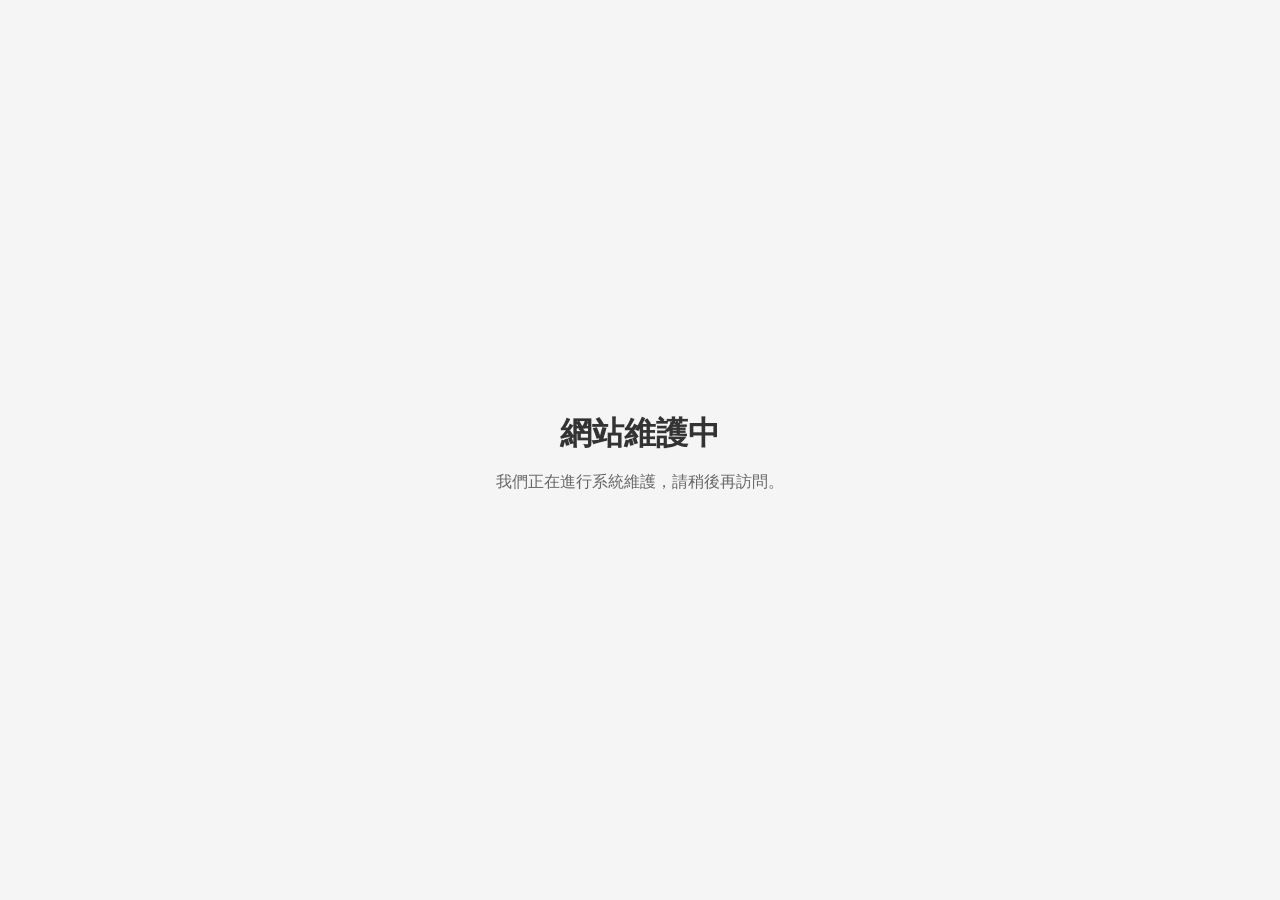
==== index.html @ f0883895 "網站維護頁面更新" ====
<!DOCTYPE html>
<html lang="zh-TW">
<head>
    <meta charset="UTF-8">
    <meta name="viewport" content="width=device-width, initial-scale=1.0">
    <title>網站維護中</title>
    <style>
        body {
            font-family: Arial, sans-serif;
            display: flex;
            justify-content: center;
            align-items: center;
            height: 100vh;
            margin: 0;
            background-color: #f5f5f5;
        }
        .maintenance {
            text-align: center;
            padding: 2rem;
        }
        h1 {
            color: #333;
            margin-bottom: 1rem;
        }
        p {
            color: #666;
        }
    </style>
</head>
<body>
    <div class="maintenance">
        <h1>網站維護中</h1>
        <p>我們正在進行系統維護，請稍後再訪問。</p>
    </div>
</body>
</html>
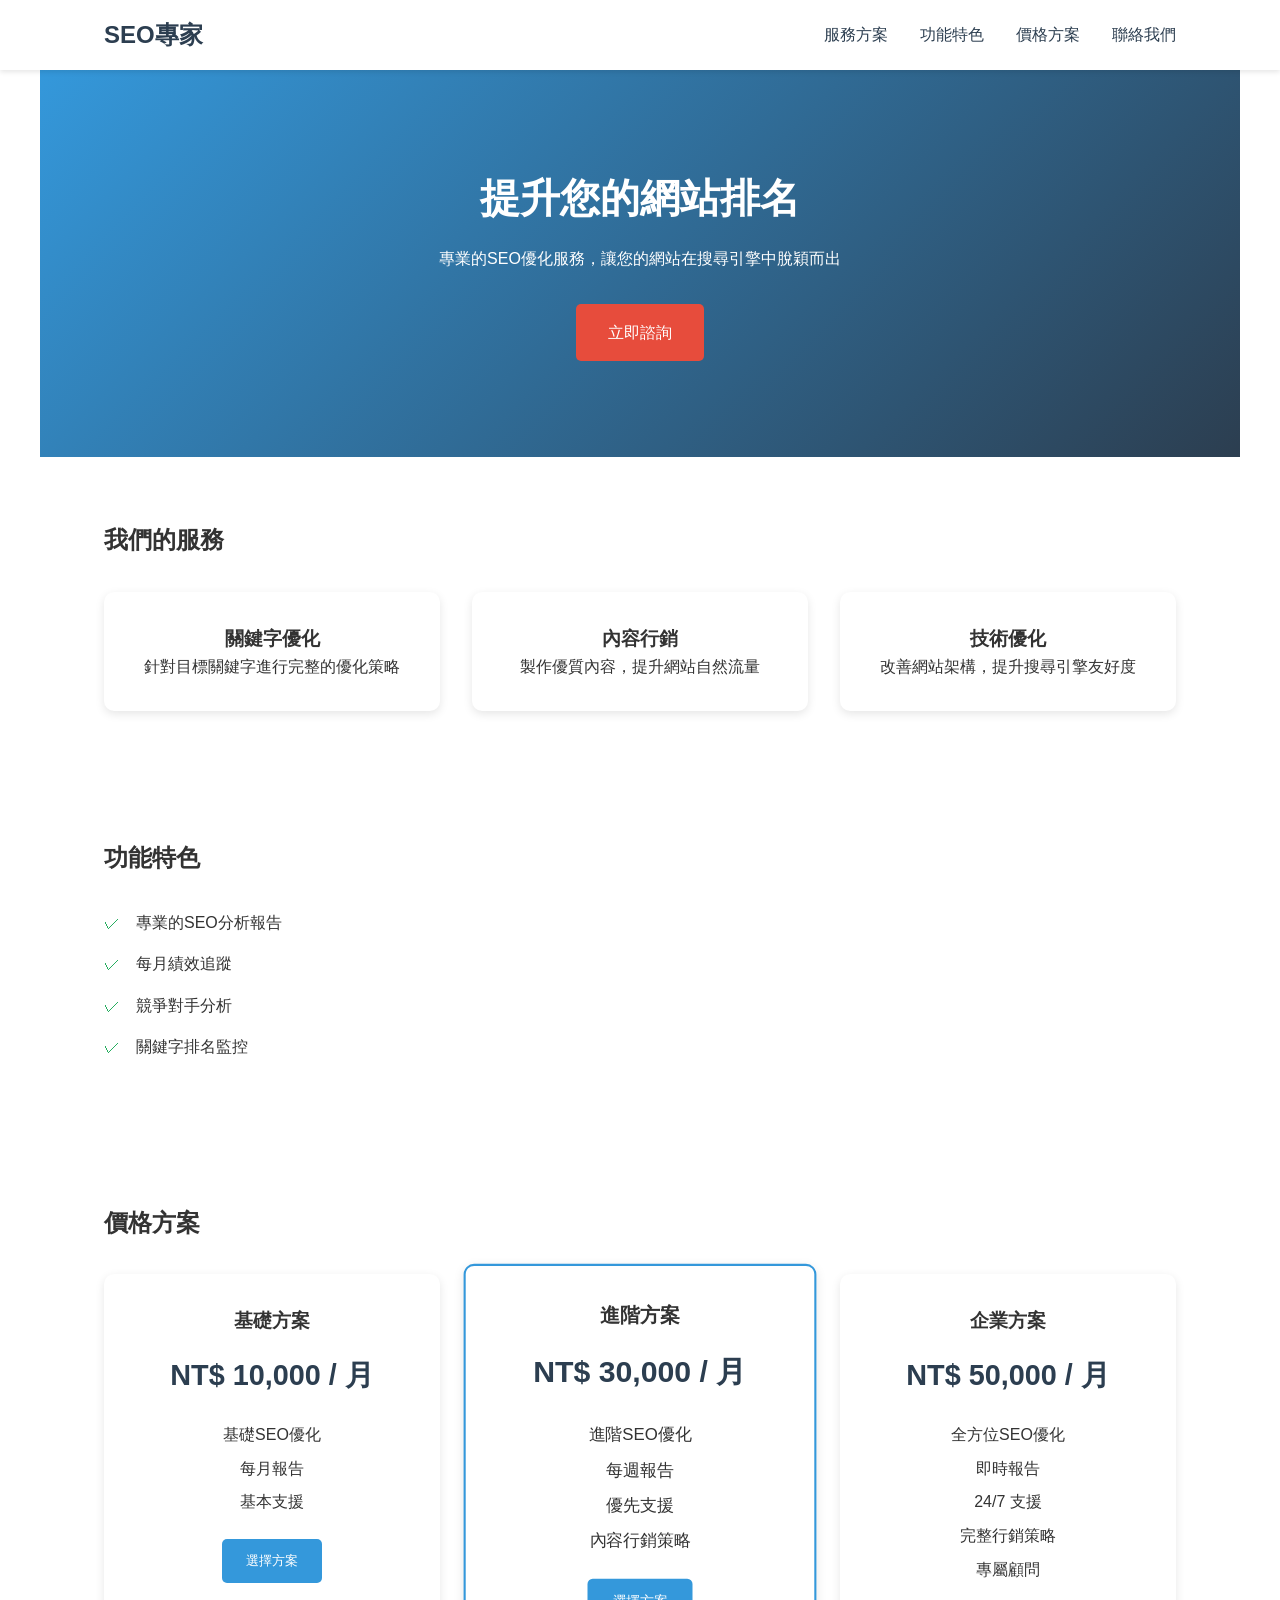
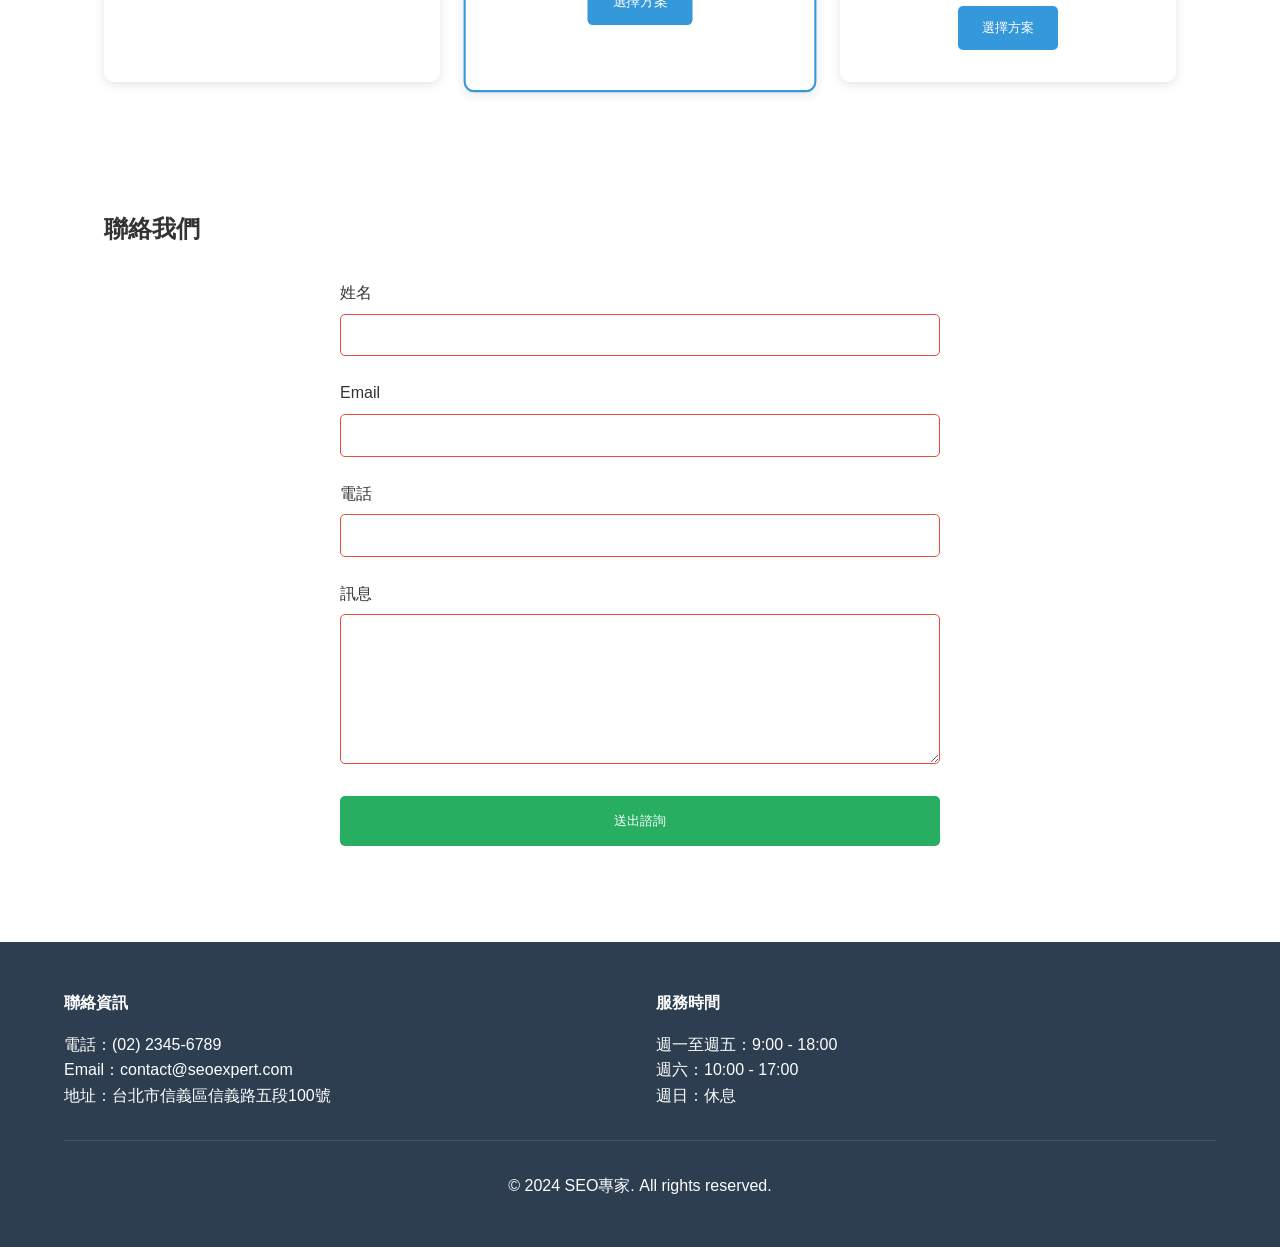
==== commit c3891465: "更新網站維護頁面和相關資源文件" ====
--- a/index.html
+++ b/index.html
@@ -3,34 +3,143 @@
 <head>
     <meta charset="UTF-8">
     <meta name="viewport" content="width=device-width, initial-scale=1.0">
-    <title>網站維護中</title>
-    <style>
-        body {
-            font-family: Arial, sans-serif;
-            display: flex;
-            justify-content: center;
-            align-items: center;
-            height: 100vh;
-            margin: 0;
-            background-color: #f5f5f5;
-        }
-        .maintenance {
-            text-align: center;
-            padding: 2rem;
-        }
-        h1 {
-            color: #333;
-            margin-bottom: 1rem;
-        }
-        p {
-            color: #666;
-        }
-    </style>
+    <meta name="description" content="專業的SEO服務，提供完整的搜尋引擎最佳化解決方案">
+    <meta name="keywords" content="SEO,搜尋引擎最佳化,網站優化,關鍵字排名">
+    <title>SEO服務網站 - 專業的搜尋引擎最佳化解決方案</title>
+    <link rel="stylesheet" href="styles.css">
+    <link rel="stylesheet" href="error.css">
 </head>
 <body>
-    <div class="maintenance">
-        <h1>網站維護中</h1>
-        <p>我們正在進行系統維護，請稍後再訪問。</p>
-    </div>
+    <header>
+        <nav>
+            <div class="logo">SEO專家</div>
+            <ul>
+                <li><a href="#services">服務方案</a></li>
+                <li><a href="#features">功能特色</a></li>
+                <li><a href="#pricing">價格方案</a></li>
+                <li><a href="#contact">聯絡我們</a></li>
+            </ul>
+        </nav>
+    </header>
+
+    <main>
+        <section id="hero">
+            <h1>提升您的網站排名</h1>
+            <p>專業的SEO優化服務，讓您的網站在搜尋引擎中脫穎而出</p>
+            <a href="#contact" class="cta-button">立即諮詢</a>
+        </section>
+
+        <section id="services">
+            <h2>我們的服務</h2>
+            <div class="service-grid">
+                <div class="service-card">
+                    <h3>關鍵字優化</h3>
+                    <p>針對目標關鍵字進行完整的優化策略</p>
+                </div>
+                <div class="service-card">
+                    <h3>內容行銷</h3>
+                    <p>製作優質內容，提升網站自然流量</p>
+                </div>
+                <div class="service-card">
+                    <h3>技術優化</h3>
+                    <p>改善網站架構，提升搜尋引擎友好度</p>
+                </div>
+            </div>
+        </section>
+
+        <section id="features">
+            <h2>功能特色</h2>
+            <ul class="feature-list">
+                <li>專業的SEO分析報告</li>
+                <li>每月績效追蹤</li>
+                <li>競爭對手分析</li>
+                <li>關鍵字排名監控</li>
+            </ul>
+        </section>
+
+        <section id="pricing">
+            <h2>價格方案</h2>
+            <div class="pricing-grid">
+                <div class="pricing-card">
+                    <h3>基礎方案</h3>
+                    <p class="price">NT$ 10,000 / 月</p>
+                    <ul>
+                        <li>基礎SEO優化</li>
+                        <li>每月報告</li>
+                        <li>基本支援</li>
+                    </ul>
+                    <button class="payment-button" data-plan="basic">選擇方案</button>
+                </div>
+                <div class="pricing-card featured">
+                    <h3>進階方案</h3>
+                    <p class="price">NT$ 30,000 / 月</p>
+                    <ul>
+                        <li>進階SEO優化</li>
+                        <li>每週報告</li>
+                        <li>優先支援</li>
+                        <li>內容行銷策略</li>
+                    </ul>
+                    <button class="payment-button" data-plan="pro">選擇方案</button>
+                </div>
+                <div class="pricing-card">
+                    <h3>企業方案</h3>
+                    <p class="price">NT$ 50,000 / 月</p>
+                    <ul>
+                        <li>全方位SEO優化</li>
+                        <li>即時報告</li>
+                        <li>24/7 支援</li>
+                        <li>完整行銷策略</li>
+                        <li>專屬顧問</li>
+                    </ul>
+                    <button class="payment-button" data-plan="enterprise">選擇方案</button>
+                </div>
+            </div>
+        </section>
+
+        <section id="contact">
+            <h2>聯絡我們</h2>
+            <form id="contact-form">
+                <div class="form-group">
+                    <label for="name">姓名</label>
+                    <input type="text" id="name" name="name" required>
+                </div>
+                <div class="form-group">
+                    <label for="email">Email</label>
+                    <input type="email" id="email" name="email" required>
+                </div>
+                <div class="form-group">
+                    <label for="phone">電話</label>
+                    <input type="tel" id="phone" name="phone" required>
+                </div>
+                <div class="form-group">
+                    <label for="message">訊息</label>
+                    <textarea id="message" name="message" required></textarea>
+                </div>
+                <button type="submit">送出諮詢</button>
+            </form>
+        </section>
+    </main>
+
+    <footer>
+        <div class="footer-content">
+            <div class="footer-section">
+                <h4>聯絡資訊</h4>
+                <p>電話：(02) 2345-6789</p>
+                <p>Email：contact@seoexpert.com</p>
+                <p>地址：台北市信義區信義路五段100號</p>
+            </div>
+            <div class="footer-section">
+                <h4>服務時間</h4>
+                <p>週一至週五：9:00 - 18:00</p>
+                <p>週六：10:00 - 17:00</p>
+                <p>週日：休息</p>
+            </div>
+        </div>
+        <div class="footer-bottom">
+            <p>&copy; 2024 SEO專家. All rights reserved.</p>
+        </div>
+    </footer>
+
+    <script src="script.js"></script>
 </body>
 </html>
--- a/styles.css
+++ b/styles.css
@@ -0,0 +1,273 @@
+/* 全局樣式 */
+* {
+    margin: 0;
+    padding: 0;
+    box-sizing: border-box;
+}
+
+body {
+    font-family: 'Microsoft JhengHei', Arial, sans-serif;
+    line-height: 1.6;
+    color: #333;
+}
+
+/* 導航欄 */
+header {
+    background-color: #fff;
+    box-shadow: 0 2px 5px rgba(0,0,0,0.1);
+    position: fixed;
+    width: 100%;
+    top: 0;
+    z-index: 1000;
+}
+
+nav {
+    display: flex;
+    justify-content: space-between;
+    align-items: center;
+    padding: 1rem 5%;
+    max-width: 1200px;
+    margin: 0 auto;
+}
+
+.logo {
+    font-size: 1.5rem;
+    font-weight: bold;
+    color: #2c3e50;
+}
+
+nav ul {
+    display: flex;
+    list-style: none;
+}
+
+nav ul li {
+    margin-left: 2rem;
+}
+
+nav ul li a {
+    text-decoration: none;
+    color: #2c3e50;
+    transition: color 0.3s;
+}
+
+nav ul li a:hover {
+    color: #3498db;
+}
+
+/* 主要內容 */
+main {
+    margin-top: 70px;
+}
+
+section {
+    padding: 4rem 5%;
+    max-width: 1200px;
+    margin: 0 auto;
+}
+
+/* Hero區塊 */
+#hero {
+    background: linear-gradient(135deg, #3498db, #2c3e50);
+    color: #fff;
+    text-align: center;
+    padding: 6rem 5%;
+}
+
+#hero h1 {
+    font-size: 2.5rem;
+    margin-bottom: 1rem;
+}
+
+.cta-button {
+    display: inline-block;
+    padding: 1rem 2rem;
+    background-color: #e74c3c;
+    color: #fff;
+    text-decoration: none;
+    border-radius: 5px;
+    margin-top: 2rem;
+    transition: background-color 0.3s;
+}
+
+.cta-button:hover {
+    background-color: #c0392b;
+}
+
+/* 服務卡片 */
+.service-grid {
+    display: grid;
+    grid-template-columns: repeat(auto-fit, minmax(250px, 1fr));
+    gap: 2rem;
+    margin-top: 2rem;
+}
+
+.service-card {
+    background: #fff;
+    padding: 2rem;
+    border-radius: 10px;
+    box-shadow: 0 3px 10px rgba(0,0,0,0.1);
+    text-align: center;
+}
+
+/* 功能列表 */
+.feature-list {
+    list-style: none;
+    margin-top: 2rem;
+}
+
+.feature-list li {
+    margin-bottom: 1rem;
+    padding-left: 2rem;
+    position: relative;
+}
+
+.feature-list li:before {
+    content: '✓';
+    position: absolute;
+    left: 0;
+    color: #27ae60;
+}
+
+/* 價格方案 */
+.pricing-grid {
+    display: grid;
+    grid-template-columns: repeat(auto-fit, minmax(280px, 1fr));
+    gap: 2rem;
+    margin-top: 2rem;
+}
+
+.pricing-card {
+    background: #fff;
+    padding: 2rem;
+    border-radius: 10px;
+    box-shadow: 0 3px 10px rgba(0,0,0,0.1);
+    text-align: center;
+}
+
+.pricing-card.featured {
+    transform: scale(1.05);
+    border: 2px solid #3498db;
+}
+
+.price {
+    font-size: 1.8rem;
+    font-weight: bold;
+    color: #2c3e50;
+    margin: 1rem 0;
+}
+
+.pricing-card ul {
+    list-style: none;
+    margin: 1.5rem 0;
+}
+
+.pricing-card ul li {
+    margin-bottom: 0.5rem;
+}
+
+.payment-button {
+    background-color: #3498db;
+    color: #fff;
+    border: none;
+    padding: 0.8rem 1.5rem;
+    border-radius: 5px;
+    cursor: pointer;
+    transition: background-color 0.3s;
+}
+
+.payment-button:hover {
+    background-color: #2980b9;
+}
+
+/* 聯絡表單 */
+#contact-form {
+    max-width: 600px;
+    margin: 2rem auto;
+}
+
+.form-group {
+    margin-bottom: 1.5rem;
+}
+
+label {
+    display: block;
+    margin-bottom: 0.5rem;
+}
+
+input,
+textarea {
+    width: 100%;
+    padding: 0.8rem;
+    border: 1px solid #ddd;
+    border-radius: 5px;
+}
+
+textarea {
+    height: 150px;
+}
+
+button[type="submit"] {
+    background-color: #27ae60;
+    color: #fff;
+    border: none;
+    padding: 1rem 2rem;
+    border-radius: 5px;
+    cursor: pointer;
+    width: 100%;
+    transition: background-color 0.3s;
+}
+
+button[type="submit"]:hover {
+    background-color: #219a52;
+}
+
+/* 頁尾 */
+footer {
+    background-color: #2c3e50;
+    color: #fff;
+    padding: 3rem 5%;
+}
+
+.footer-content {
+    display: grid;
+    grid-template-columns: repeat(auto-fit, minmax(250px, 1fr));
+    gap: 2rem;
+    max-width: 1200px;
+    margin: 0 auto;
+}
+
+.footer-section h4 {
+    margin-bottom: 1rem;
+}
+
+.footer-bottom {
+    text-align: center;
+    margin-top: 2rem;
+    padding-top: 2rem;
+    border-top: 1px solid rgba(255,255,255,0.1);
+}
+
+/* 響應式設計 */
+@media (max-width: 768px) {
+    nav {
+        flex-direction: column;
+        text-align: center;
+    }
+
+    nav ul {
+        margin-top: 1rem;
+    }
+
+    nav ul li {
+        margin: 0 1rem;
+    }
+
+    #hero {
+        padding: 4rem 5%;
+    }
+
+    .pricing-card.featured {
+        transform: none;
+    }
+}
--- a/error.css
+++ b/error.css
@@ -0,0 +1,37 @@
+/* 表單錯誤樣式 */
+.form-group.error input,
+.form-group.error textarea {
+    border-color: #e74c3c;
+}
+
+.error-message {
+    color: #e74c3c;
+    font-size: 0.9rem;
+    margin-top: 0.5rem;
+    display: none;
+}
+
+.form-group.error .error-message {
+    display: block;
+}
+
+/* 表單驗證提示 */
+input:invalid,
+textarea:invalid {
+    border-color: #e74c3c;
+}
+
+input:focus:invalid,
+textarea:focus:invalid {
+    outline-color: #e74c3c;
+}
+
+input:valid,
+textarea:valid {
+    border-color: #27ae60;
+}
+
+input:focus:valid,
+textarea:focus:valid {
+    outline-color: #27ae60;
+}
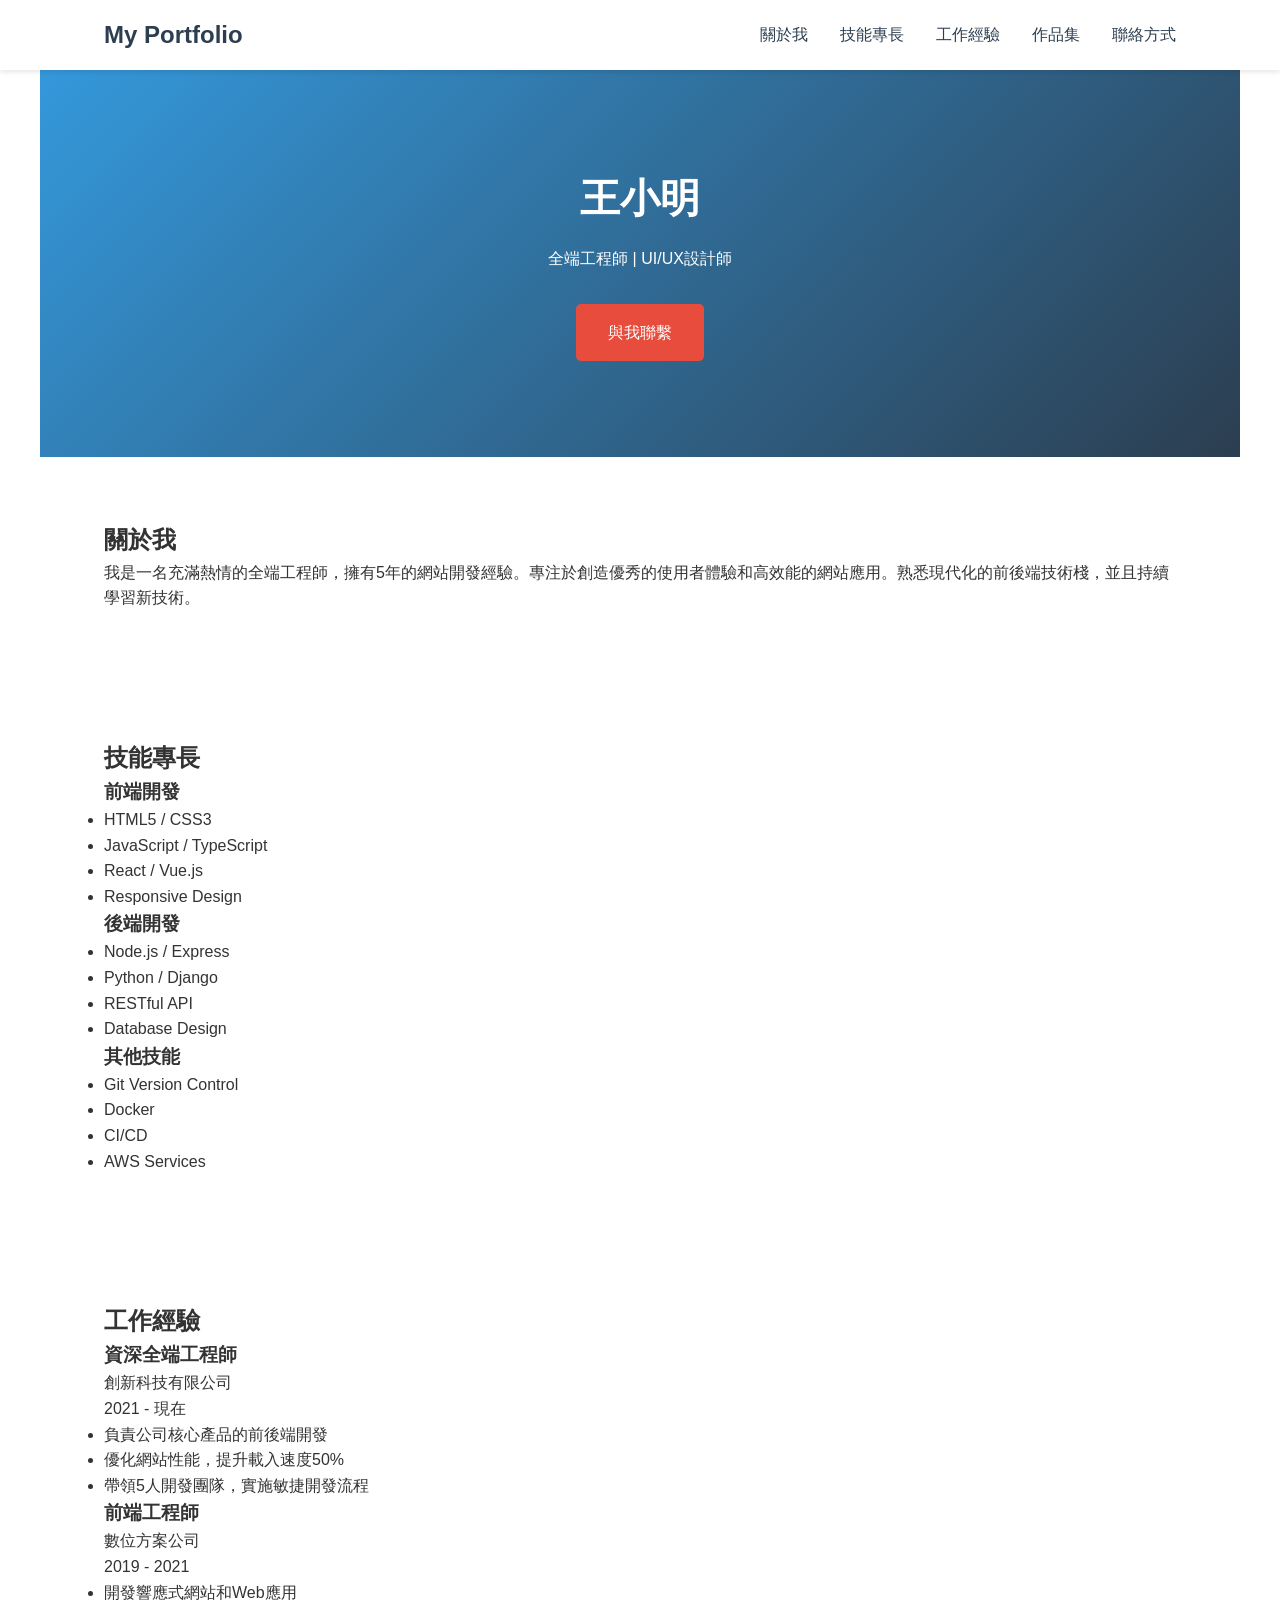
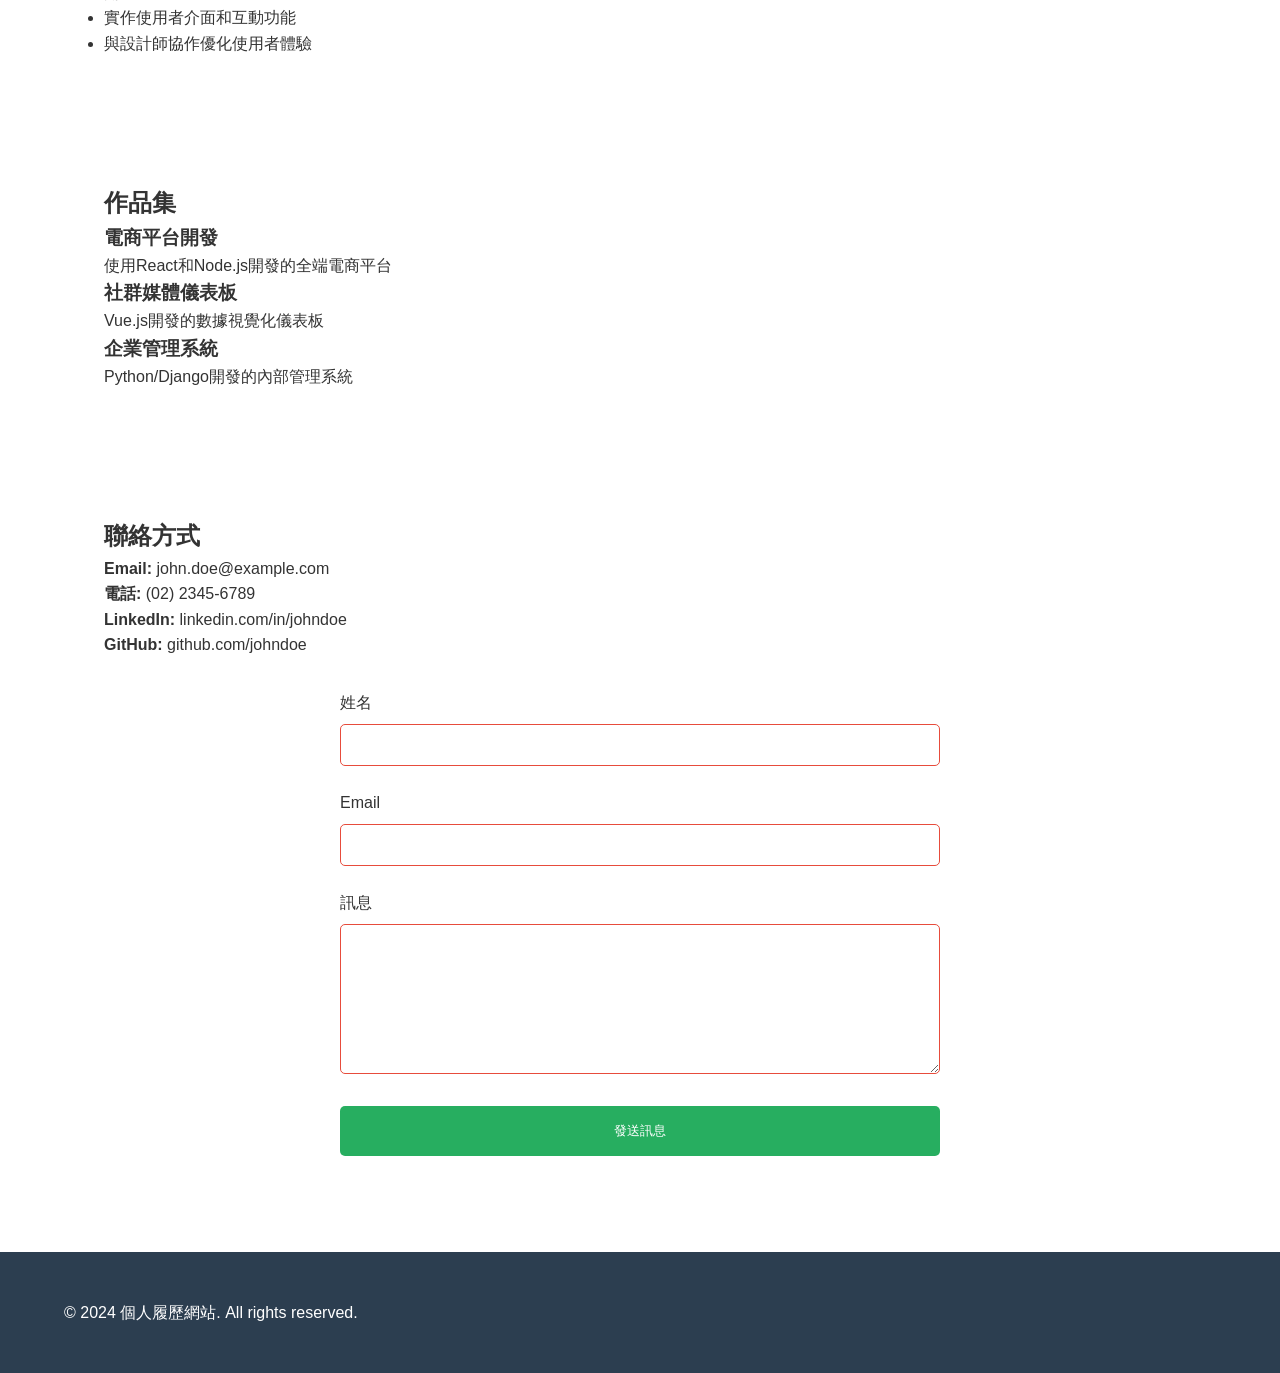
==== commit f099775d: "修正 index.html 中的格式錯誤" ====
--- a/index.html
+++ b/index.html
@@ -3,101 +3,125 @@
 <head>
     <meta charset="UTF-8">
     <meta name="viewport" content="width=device-width, initial-scale=1.0">
-    <meta name="description" content="專業的SEO服務，提供完整的搜尋引擎最佳化解決方案">
-    <meta name="keywords" content="SEO,搜尋引擎最佳化,網站優化,關鍵字排名">
-    <title>SEO服務網站 - 專業的搜尋引擎最佳化解決方案</title>
+    <meta name="description" content="個人履歷網站 - 展示專業技能與工作經驗">
+    <meta name="keywords" content="個人履歷,作品集,專業技能,工作經驗">
+    <title>個人履歷網站</title>
     <link rel="stylesheet" href="styles.css">
     <link rel="stylesheet" href="error.css">
 </head>
 <body>
     <header>
         <nav>
-            <div class="logo">SEO專家</div>
+            <div class="logo">My Portfolio</div>
             <ul>
-                <li><a href="#services">服務方案</a></li>
-                <li><a href="#features">功能特色</a></li>
-                <li><a href="#pricing">價格方案</a></li>
-                <li><a href="#contact">聯絡我們</a></li>
+                <li><a href="#about">關於我</a></li>
+                <li><a href="#skills">技能專長</a></li>
+                <li><a href="#experience">工作經驗</a></li>
+                <li><a href="#portfolio">作品集</a></li>
+                <li><a href="#contact">聯絡方式</a></li>
             </ul>
         </nav>
     </header>
 
     <main>
         <section id="hero">
-            <h1>提升您的網站排名</h1>
-            <p>專業的SEO優化服務，讓您的網站在搜尋引擎中脫穎而出</p>
-            <a href="#contact" class="cta-button">立即諮詢</a>
+            <h1>王小明</h1>
+            <p>全端工程師 | UI/UX設計師</p>
+            <a href="#contact" class="cta-button">與我聯繫</a>
         </section>
 
-        <section id="services">
-            <h2>我們的服務</h2>
-            <div class="service-grid">
-                <div class="service-card">
-                    <h3>關鍵字優化</h3>
-                    <p>針對目標關鍵字進行完整的優化策略</p>
+        <section id="about">
+            <h2>關於我</h2>
+            <div class="about-content">
+                <p>我是一名充滿熱情的全端工程師，擁有5年的網站開發經驗。專注於創造優秀的使用者體驗和高效能的網站應用。熟悉現代化的前後端技術棧，並且持續學習新技術。</p>
+            </div>
+        </section>
+
+        <section id="skills">
+            <h2>技能專長</h2>
+            <div class="skills-grid">
+                <div class="skill-card">
+                    <h3>前端開發</h3>
+                    <ul>
+                        <li>HTML5 / CSS3</li>
+                        <li>JavaScript / TypeScript</li>
+                        <li>React / Vue.js</li>
+                        <li>Responsive Design</li>
+                    </ul>
                 </div>
-                <div class="service-card">
-                    <h3>內容行銷</h3>
-                    <p>製作優質內容，提升網站自然流量</p>
+                <div class="skill-card">
+                    <h3>後端開發</h3>
+                    <ul>
+                        <li>Node.js / Express</li>
+                        <li>Python / Django</li>
+                        <li>RESTful API</li>
+                        <li>Database Design</li>
+                    </ul>
                 </div>
-                <div class="service-card">
-                    <h3>技術優化</h3>
-                    <p>改善網站架構，提升搜尋引擎友好度</p>
+                <div class="skill-card">
+                    <h3>其他技能</h3>
+                    <ul>
+                        <li>Git Version Control</li>
+                        <li>Docker</li>
+                        <li>CI/CD</li>
+                        <li>AWS Services</li>
+                    </ul>
                 </div>
             </div>
         </section>
 
-        <section id="features">
-            <h2>功能特色</h2>
-            <ul class="feature-list">
-                <li>專業的SEO分析報告</li>
-                <li>每月績效追蹤</li>
-                <li>競爭對手分析</li>
-                <li>關鍵字排名監控</li>
-            </ul>
+        <section id="experience">
+            <h2>工作經驗</h2>
+            <div class="experience-timeline">
+                <div class="experience-item">
+                    <h3>資深全端工程師</h3>
+                    <p class="company">創新科技有限公司</p>
+                    <p class="period">2021 - 現在</p>
+                    <ul>
+                        <li>負責公司核心產品的前後端開發</li>
+                        <li>優化網站性能，提升載入速度50%</li>
+                        <li>帶領5人開發團隊，實施敏捷開發流程</li>
+                    </ul>
+                </div>
+                <div class="experience-item">
+                    <h3>前端工程師</h3>
+                    <p class="company">數位方案公司</p>
+                    <p class="period">2019 - 2021</p>
+                    <ul>
+                        <li>開發響應式網站和Web應用</li>
+                        <li>實作使用者介面和互動功能</li>
+                        <li>與設計師協作優化使用者體驗</li>
+                    </ul>
+                </div>
+            </div>
         </section>
 
-        <section id="pricing">
-            <h2>價格方案</h2>
-            <div class="pricing-grid">
-                <div class="pricing-card">
-                    <h3>基礎方案</h3>
-                    <p class="price">NT$ 10,000 / 月</p>
-                    <ul>
-                        <li>基礎SEO優化</li>
-                        <li>每月報告</li>
-                        <li>基本支援</li>
-                    </ul>
-                    <button class="payment-button" data-plan="basic">選擇方案</button>
+        <section id="portfolio">
+            <h2>作品集</h2>
+            <div class="portfolio-grid">
+                <div class="portfolio-item">
+                    <h3>電商平台開發</h3>
+                    <p>使用React和Node.js開發的全端電商平台</p>
                 </div>
-                <div class="pricing-card featured">
-                    <h3>進階方案</h3>
-                    <p class="price">NT$ 30,000 / 月</p>
-                    <ul>
-                        <li>進階SEO優化</li>
-                        <li>每週報告</li>
-                        <li>優先支援</li>
-                        <li>內容行銷策略</li>
-                    </ul>
-                    <button class="payment-button" data-plan="pro">選擇方案</button>
+                <div class="portfolio-item">
+                    <h3>社群媒體儀表板</h3>
+                    <p>Vue.js開發的數據視覺化儀表板</p>
                 </div>
-                <div class="pricing-card">
-                    <h3>企業方案</h3>
-                    <p class="price">NT$ 50,000 / 月</p>
-                    <ul>
-                        <li>全方位SEO優化</li>
-                        <li>即時報告</li>
-                        <li>24/7 支援</li>
-                        <li>完整行銷策略</li>
-                        <li>專屬顧問</li>
-                    </ul>
-                    <button class="payment-button" data-plan="enterprise">選擇方案</button>
+                <div class="portfolio-item">
+                    <h3>企業管理系統</h3>
+                    <p>Python/Django開發的內部管理系統</p>
                 </div>
             </div>
         </section>
 
         <section id="contact">
-            <h2>聯絡我們</h2>
+            <h2>聯絡方式</h2>
+            <div class="contact-info">
+                <p><strong>Email:</strong> john.doe@example.com</p>
+                <p><strong>電話:</strong> (02) 2345-6789</p>
+                <p><strong>LinkedIn:</strong> linkedin.com/in/johndoe</p>
+                <p><strong>GitHub:</strong> github.com/johndoe</p>
+            </div>
             <form id="contact-form">
                 <div class="form-group">
                     <label for="name">姓名</label>
@@ -108,35 +132,17 @@
                     <input type="email" id="email" name="email" required>
                 </div>
                 <div class="form-group">
-                    <label for="phone">電話</label>
-                    <input type="tel" id="phone" name="phone" required>
-                </div>
-                <div class="form-group">
                     <label for="message">訊息</label>
                     <textarea id="message" name="message" required></textarea>
                 </div>
-                <button type="submit">送出諮詢</button>
+                <button type="submit">發送訊息</button>
             </form>
         </section>
     </main>
 
     <footer>
         <div class="footer-content">
-            <div class="footer-section">
-                <h4>聯絡資訊</h4>
-                <p>電話：(02) 2345-6789</p>
-                <p>Email：contact@seoexpert.com</p>
-                <p>地址：台北市信義區信義路五段100號</p>
-            </div>
-            <div class="footer-section">
-                <h4>服務時間</h4>
-                <p>週一至週五：9:00 - 18:00</p>
-                <p>週六：10:00 - 17:00</p>
-                <p>週日：休息</p>
-            </div>
-        </div>
-        <div class="footer-bottom">
-            <p>&copy; 2024 SEO專家. All rights reserved.</p>
+            <p>&copy; 2024 個人履歷網站. All rights reserved.</p>
         </div>
     </footer>
 
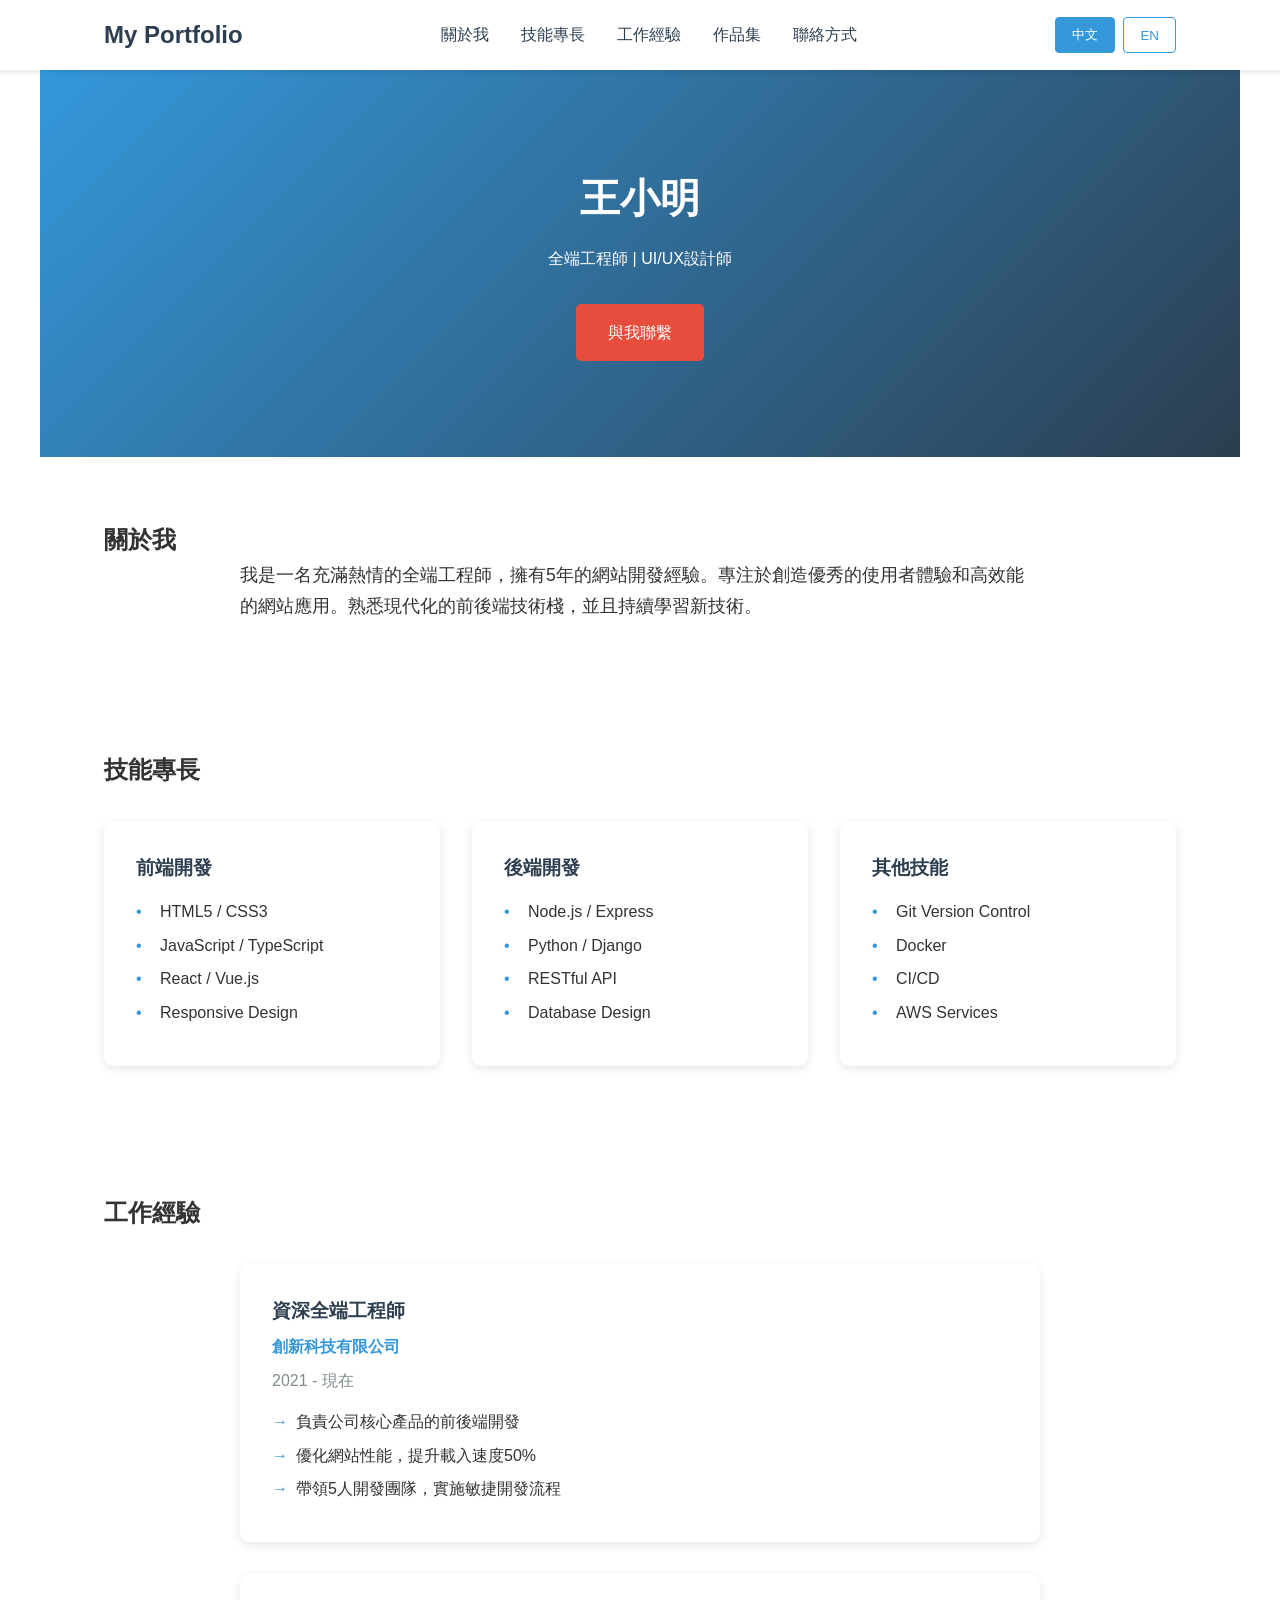
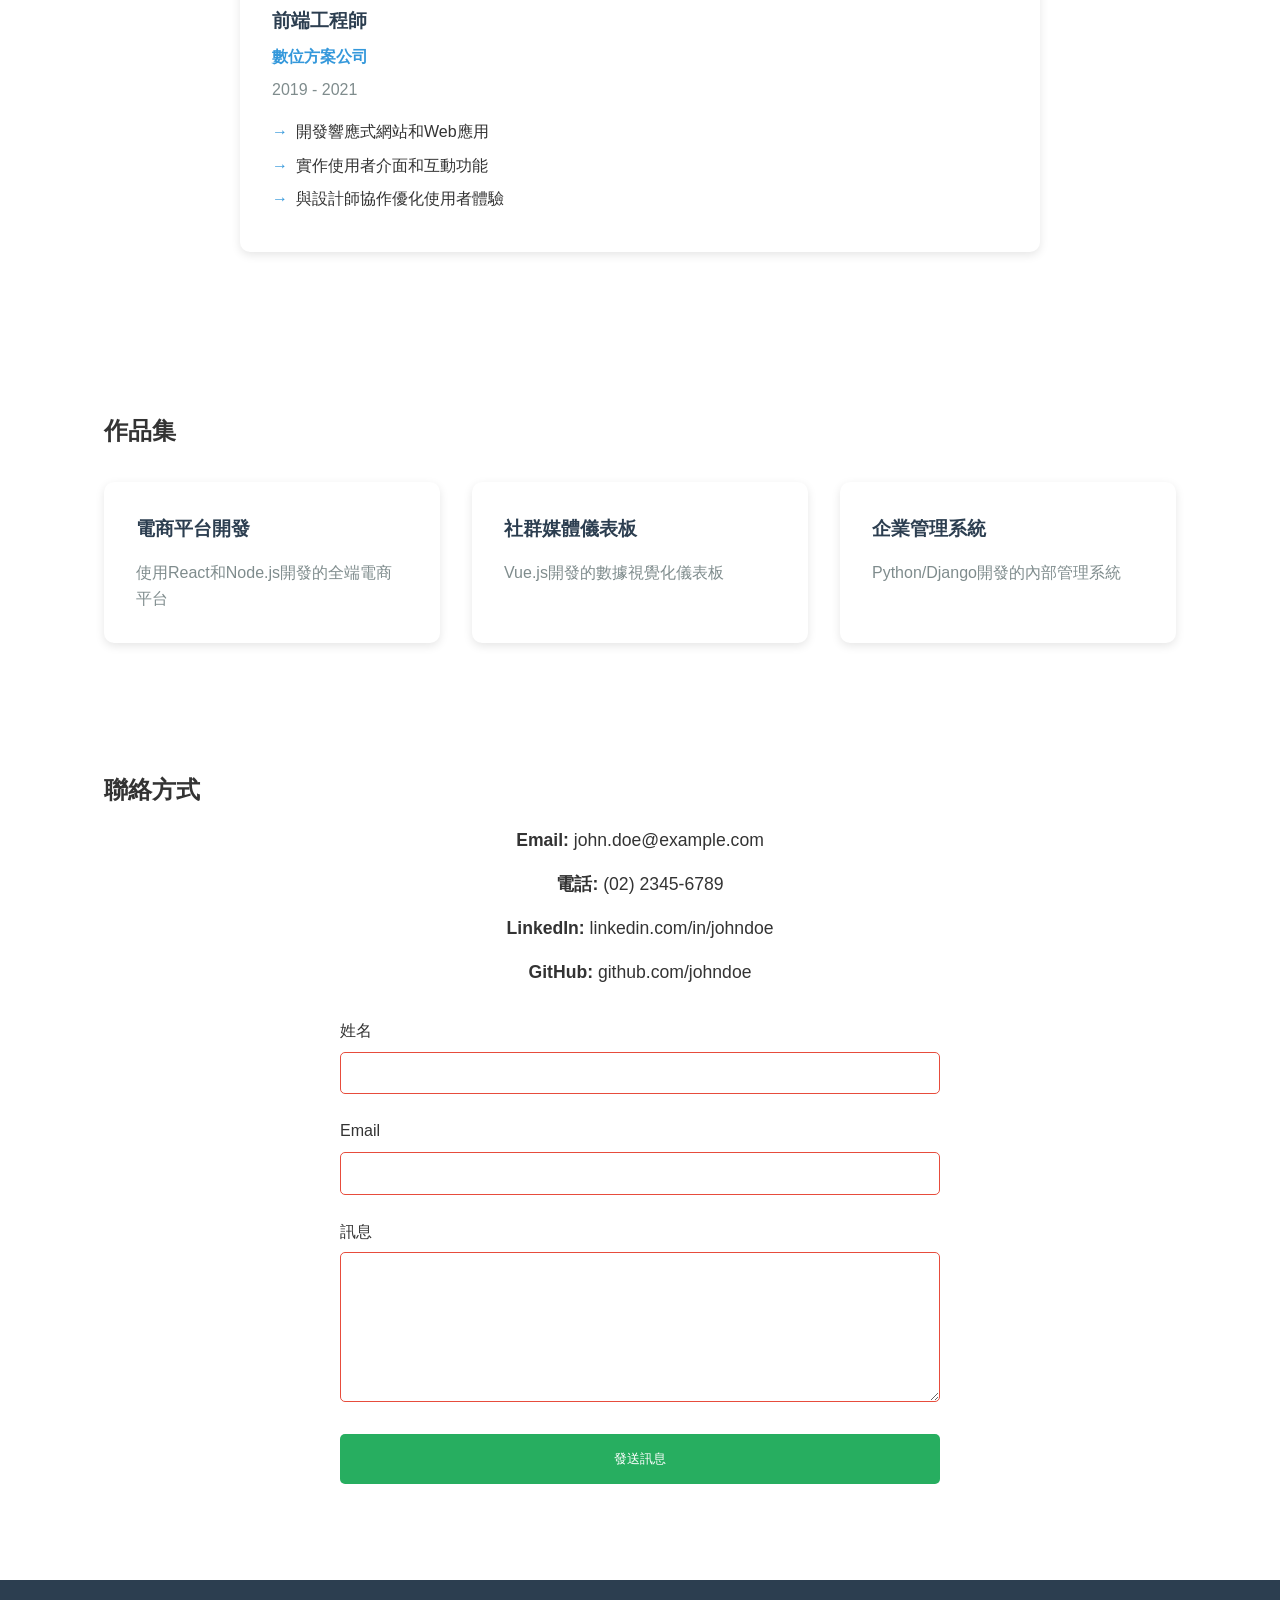
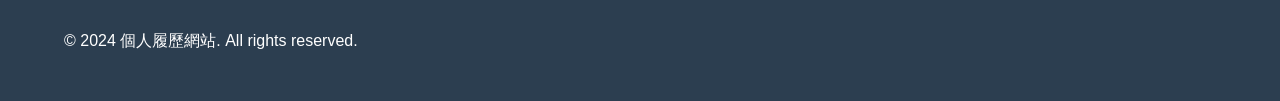
==== commit 95835998: "初始化專案：新增個人履歷網站檔案" ====
--- a/index.html
+++ b/index.html
@@ -5,7 +5,7 @@
     <meta name="viewport" content="width=device-width, initial-scale=1.0">
     <meta name="description" content="個人履歷網站 - 展示專業技能與工作經驗">
     <meta name="keywords" content="個人履歷,作品集,專業技能,工作經驗">
-    <title>個人履歷網站</title>
+    <title data-i18n="pageTitle">個人履歷網站</title>
     <link rel="stylesheet" href="styles.css">
     <link rel="stylesheet" href="error.css">
 </head>
@@ -13,13 +13,17 @@
     <header>
         <nav>
             <div class="logo">My Portfolio</div>
-            <ul>
-                <li><a href="#about">關於我</a></li>
-                <li><a href="#skills">技能專長</a></li>
-                <li><a href="#experience">工作經驗</a></li>
-                <li><a href="#portfolio">作品集</a></li>
-                <li><a href="#contact">聯絡方式</a></li>
+            <ul class="nav-links">
+                <li><a href="#about" data-i18n="nav.about">關於我</a></li>
+                <li><a href="#skills" data-i18n="nav.skills">技能專長</a></li>
+                <li><a href="#experience" data-i18n="nav.experience">工作經驗</a></li>
+                <li><a href="#portfolio" data-i18n="nav.portfolio">作品集</a></li>
+                <li><a href="#contact" data-i18n="nav.contact">聯絡方式</a></li>
             </ul>
+            <div class="language-switch">
+                <button class="lang-btn" data-lang="zh-TW">中文</button>
+                <button class="lang-btn" data-lang="en-US">EN</button>
+            </div>
         </nav>
     </header>
 
@@ -146,6 +150,7 @@
         </div>
     </footer>
 
-    <script src="script.js"></script>
+    <script type="module" src="locales.js"></script>
+    <script type="module" src="script.js"></script>
 </body>
 </html>
--- a/styles.css
+++ b/styles.css
@@ -28,6 +28,37 @@
     padding: 1rem 5%;
     max-width: 1200px;
     margin: 0 auto;
+}
+
+.nav-links {
+    display: flex;
+    list-style: none;
+    margin-right: 2rem;
+}
+
+.language-switch {
+    display: flex;
+    gap: 0.5rem;
+}
+
+.lang-btn {
+    padding: 0.5rem 1rem;
+    border: 1px solid #3498db;
+    background: transparent;
+    color: #3498db;
+    cursor: pointer;
+    border-radius: 4px;
+    transition: all 0.3s ease;
+}
+
+.lang-btn:hover {
+    background: #3498db;
+    color: white;
+}
+
+.lang-btn.active {
+    background: #3498db;
+    color: white;
 }
 
 .logo {
@@ -94,90 +125,140 @@
     background-color: #c0392b;
 }
 
-/* 服務卡片 */
-.service-grid {
+/* 關於我 */
+.about-content {
+    max-width: 800px;
+    margin: 0 auto;
+    line-height: 1.8;
+    font-size: 1.1rem;
+}
+
+/* 技能卡片 */
+.skills-grid {
     display: grid;
     grid-template-columns: repeat(auto-fit, minmax(250px, 1fr));
     gap: 2rem;
     margin-top: 2rem;
 }
 
-.service-card {
+.skill-card {
     background: #fff;
     padding: 2rem;
     border-radius: 10px;
     box-shadow: 0 3px 10px rgba(0,0,0,0.1);
-    text-align: center;
-}
-
-/* 功能列表 */
-.feature-list {
+}
+
+.skill-card h3 {
+    margin-bottom: 1rem;
+    color: #2c3e50;
+}
+
+.skill-card ul {
     list-style: none;
-    margin-top: 2rem;
-}
-
-.feature-list li {
-    margin-bottom: 1rem;
-    padding-left: 2rem;
+}
+
+.skill-card ul li {
+    margin: 0.5rem 0;
+    padding-left: 1.5rem;
     position: relative;
 }
 
-.feature-list li:before {
-    content: '✓';
+.skill-card ul li:before {
+    content: '•';
     position: absolute;
     left: 0;
-    color: #27ae60;
-}
-
-/* 價格方案 */
-.pricing-grid {
+    color: #3498db;
+}
+
+/* 工作經驗 */
+.experience-timeline {
+    max-width: 800px;
+    margin: 2rem auto;
+}
+
+.experience-item {
+    margin-bottom: 2rem;
+    padding: 2rem;
+    background: #fff;
+    border-radius: 10px;
+    box-shadow: 0 3px 10px rgba(0,0,0,0.1);
+    position: relative;
+}
+
+.experience-item h3 {
+    color: #2c3e50;
+    margin-bottom: 0.5rem;
+}
+
+.experience-item .company {
+    color: #3498db;
+    font-weight: bold;
+    margin-bottom: 0.5rem;
+}
+
+.experience-item .period {
+    color: #7f8c8d;
+    margin-bottom: 1rem;
+}
+
+.experience-item ul {
+    list-style: none;
+    margin-top: 1rem;
+}
+
+.experience-item ul li {
+    margin-bottom: 0.5rem;
+    padding-left: 1.5rem;
+    position: relative;
+}
+
+.experience-item ul li:before {
+    content: '→';
+    position: absolute;
+    left: 0;
+    color: #3498db;
+}
+
+/* 作品集 */
+.portfolio-grid {
     display: grid;
-    grid-template-columns: repeat(auto-fit, minmax(280px, 1fr));
+    grid-template-columns: repeat(auto-fit, minmax(300px, 1fr));
     gap: 2rem;
     margin-top: 2rem;
 }
 
-.pricing-card {
+.portfolio-item {
     background: #fff;
     padding: 2rem;
     border-radius: 10px;
     box-shadow: 0 3px 10px rgba(0,0,0,0.1);
+    transition: transform 0.3s;
+}
+
+.portfolio-item:hover {
+    transform: translateY(-5px);
+}
+
+.portfolio-item h3 {
+    color: #2c3e50;
+    margin-bottom: 1rem;
+}
+
+.portfolio-item p {
+    color: #7f8c8d;
+    line-height: 1.6;
+}
+
+/* 聯絡方式 */
+.contact-info {
+    max-width: 600px;
+    margin: 0 auto 2rem;
     text-align: center;
 }
 
-.pricing-card.featured {
-    transform: scale(1.05);
-    border: 2px solid #3498db;
-}
-
-.price {
-    font-size: 1.8rem;
-    font-weight: bold;
-    color: #2c3e50;
+.contact-info p {
     margin: 1rem 0;
-}
-
-.pricing-card ul {
-    list-style: none;
-    margin: 1.5rem 0;
-}
-
-.pricing-card ul li {
-    margin-bottom: 0.5rem;
-}
-
-.payment-button {
-    background-color: #3498db;
-    color: #fff;
-    border: none;
-    padding: 0.8rem 1.5rem;
-    border-radius: 5px;
-    cursor: pointer;
-    transition: background-color 0.3s;
-}
-
-.payment-button:hover {
-    background-color: #2980b9;
+    font-size: 1.1rem;
 }
 
 /* 聯絡表單 */
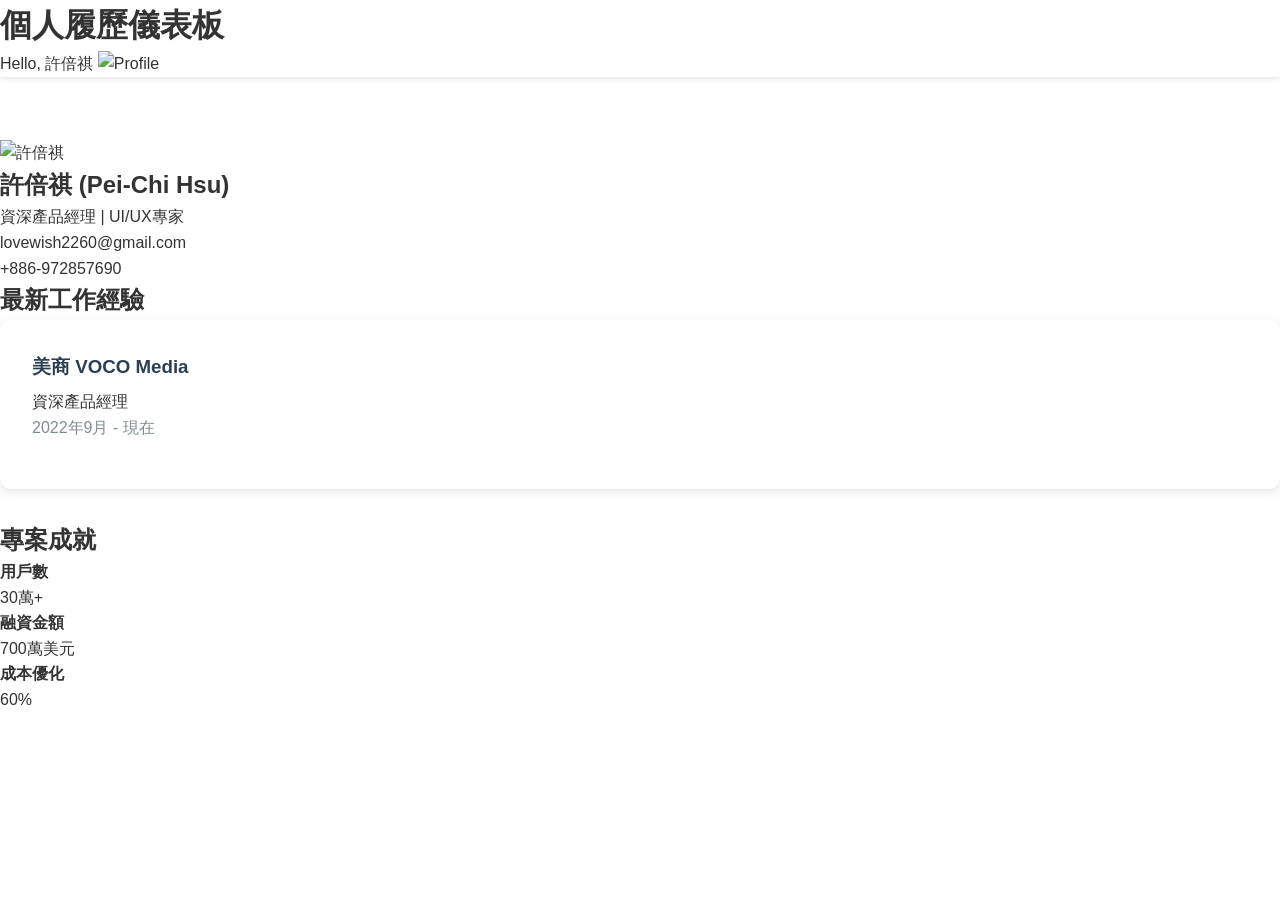
==== commit 61d847e8: "更新個人履歷儀表板布局" ====
--- a/index.html
+++ b/index.html
@@ -3,154 +3,81 @@
 <head>
     <meta charset="UTF-8">
     <meta name="viewport" content="width=device-width, initial-scale=1.0">
-    <meta name="description" content="個人履歷網站 - 展示專業技能與工作經驗">
-    <meta name="keywords" content="個人履歷,作品集,專業技能,工作經驗">
-    <title data-i18n="pageTitle">個人履歷網站</title>
+    <title>許倍祺的個人履歷</title>
     <link rel="stylesheet" href="styles.css">
-    <link rel="stylesheet" href="error.css">
 </head>
 <body>
-    <header>
-        <nav>
-            <div class="logo">My Portfolio</div>
-            <ul class="nav-links">
-                <li><a href="#about" data-i18n="nav.about">關於我</a></li>
-                <li><a href="#skills" data-i18n="nav.skills">技能專長</a></li>
-                <li><a href="#experience" data-i18n="nav.experience">工作經驗</a></li>
-                <li><a href="#portfolio" data-i18n="nav.portfolio">作品集</a></li>
-                <li><a href="#contact" data-i18n="nav.contact">聯絡方式</a></li>
+    <div class="dashboard-layout">
+        <!-- 左側選單 -->
+        <nav class="side-menu">
+            <div class="logo">
+                <img src="logo.png" alt="Logo">
+            </div>
+            <ul>
+                <li class="active"><a href="#profile">個人檔案</a></li>
+                <li><a href="#experience">工作經驗</a></li>
+                <li><a href="#projects">專案作品</a></li>
+                <li><a href="#skills">技能專長</a></li>
+                <li><a href="#contact">聯絡方式</a></li>
             </ul>
-            <div class="language-switch">
-                <button class="lang-btn" data-lang="zh-TW">中文</button>
-                <button class="lang-btn" data-lang="en-US">EN</button>
-            </div>
         </nav>
-    </header>
 
-    <main>
-        <section id="hero">
-            <h1>王小明</h1>
-            <p>全端工程師 | UI/UX設計師</p>
-            <a href="#contact" class="cta-button">與我聯繫</a>
-        </section>
+        <!-- 主要內容區 -->
+        <main class="main-content">
+            <!-- 頂部導航 -->
+            <header class="top-header">
+                <h1>個人履歷儀表板</h1>
+                <div class="profile-menu">
+                    <span>Hello, 許倍祺</span>
+                    <img src="avatar.jpg" alt="Profile" class="avatar">
+                </div>
+            </header>
 
-        <section id="about">
-            <h2>關於我</h2>
-            <div class="about-content">
-                <p>我是一名充滿熱情的全端工程師，擁有5年的網站開發經驗。專注於創造優秀的使用者體驗和高效能的網站應用。熟悉現代化的前後端技術棧，並且持續學習新技術。</p>
-            </div>
-        </section>
+            <!-- 內容卡片區 -->
+            <div class="card-container">
+                <!-- 個人資料卡片 -->
+                <div class="card profile-card">
+                    <div class="profile-image">
+                        <img src="profile.jpg" alt="許倍祺">
+                    </div>
+                    <div class="profile-info">
+                        <h2>許倍祺 (Pei-Chi Hsu)</h2>
+                        <p class="title">資深產品經理 | UI/UX專家</p>
+                        <p class="contact">lovewish2260@gmail.com</p>
+                        <p class="phone">+886-972857690</p>
+                    </div>
+                </div>
 
-        <section id="skills">
-            <h2>技能專長</h2>
-            <div class="skills-grid">
-                <div class="skill-card">
-                    <h3>前端開發</h3>
-                    <ul>
-                        <li>HTML5 / CSS3</li>
-                        <li>JavaScript / TypeScript</li>
-                        <li>React / Vue.js</li>
-                        <li>Responsive Design</li>
-                    </ul>
+                <!-- 工作經驗卡片 -->
+                <div class="card experience-card">
+                    <h2>最新工作經驗</h2>
+                    <div class="experience-item active">
+                        <h3>美商 VOCO Media</h3>
+                        <p class="position">資深產品經理</p>
+                        <p class="period">2022年9月 - 現在</p>
+                    </div>
                 </div>
-                <div class="skill-card">
-                    <h3>後端開發</h3>
-                    <ul>
-                        <li>Node.js / Express</li>
-                        <li>Python / Django</li>
-                        <li>RESTful API</li>
-                        <li>Database Design</li>
-                    </ul>
-                </div>
-                <div class="skill-card">
-                    <h3>其他技能</h3>
-                    <ul>
-                        <li>Git Version Control</li>
-                        <li>Docker</li>
-                        <li>CI/CD</li>
-                        <li>AWS Services</li>
-                    </ul>
+
+                <!-- 專案統計卡片 -->
+                <div class="card stats-card">
+                    <h2>專案成就</h2>
+                    <div class="stats-grid">
+                        <div class="stat-item">
+                            <h4>用戶數</h4>
+                            <p>30萬+</p>
+                        </div>
+                        <div class="stat-item">
+                            <h4>融資金額</h4>
+                            <p>700萬美元</p>
+                        </div>
+                        <div class="stat-item">
+                            <h4>成本優化</h4>
+                            <p>60%</p>
+                        </div>
+                    </div>
                 </div>
             </div>
-        </section>
-
-        <section id="experience">
-            <h2>工作經驗</h2>
-            <div class="experience-timeline">
-                <div class="experience-item">
-                    <h3>資深全端工程師</h3>
-                    <p class="company">創新科技有限公司</p>
-                    <p class="period">2021 - 現在</p>
-                    <ul>
-                        <li>負責公司核心產品的前後端開發</li>
-                        <li>優化網站性能，提升載入速度50%</li>
-                        <li>帶領5人開發團隊，實施敏捷開發流程</li>
-                    </ul>
-                </div>
-                <div class="experience-item">
-                    <h3>前端工程師</h3>
-                    <p class="company">數位方案公司</p>
-                    <p class="period">2019 - 2021</p>
-                    <ul>
-                        <li>開發響應式網站和Web應用</li>
-                        <li>實作使用者介面和互動功能</li>
-                        <li>與設計師協作優化使用者體驗</li>
-                    </ul>
-                </div>
-            </div>
-        </section>
-
-        <section id="portfolio">
-            <h2>作品集</h2>
-            <div class="portfolio-grid">
-                <div class="portfolio-item">
-                    <h3>電商平台開發</h3>
-                    <p>使用React和Node.js開發的全端電商平台</p>
-                </div>
-                <div class="portfolio-item">
-                    <h3>社群媒體儀表板</h3>
-                    <p>Vue.js開發的數據視覺化儀表板</p>
-                </div>
-                <div class="portfolio-item">
-                    <h3>企業管理系統</h3>
-                    <p>Python/Django開發的內部管理系統</p>
-                </div>
-            </div>
-        </section>
-
-        <section id="contact">
-            <h2>聯絡方式</h2>
-            <div class="contact-info">
-                <p><strong>Email:</strong> john.doe@example.com</p>
-                <p><strong>電話:</strong> (02) 2345-6789</p>
-                <p><strong>LinkedIn:</strong> linkedin.com/in/johndoe</p>
-                <p><strong>GitHub:</strong> github.com/johndoe</p>
-            </div>
-            <form id="contact-form">
-                <div class="form-group">
-                    <label for="name">姓名</label>
-                    <input type="text" id="name" name="name" required>
-                </div>
-                <div class="form-group">
-                    <label for="email">Email</label>
-                    <input type="email" id="email" name="email" required>
-                </div>
-                <div class="form-group">
-                    <label for="message">訊息</label>
-                    <textarea id="message" name="message" required></textarea>
-                </div>
-                <button type="submit">發送訊息</button>
-            </form>
-        </section>
-    </main>
-
-    <footer>
-        <div class="footer-content">
-            <p>&copy; 2024 個人履歷網站. All rights reserved.</p>
-        </div>
-    </footer>
-
-    <script type="module" src="locales.js"></script>
-    <script type="module" src="script.js"></script>
+        </main>
+    </div>
 </body>
 </html>
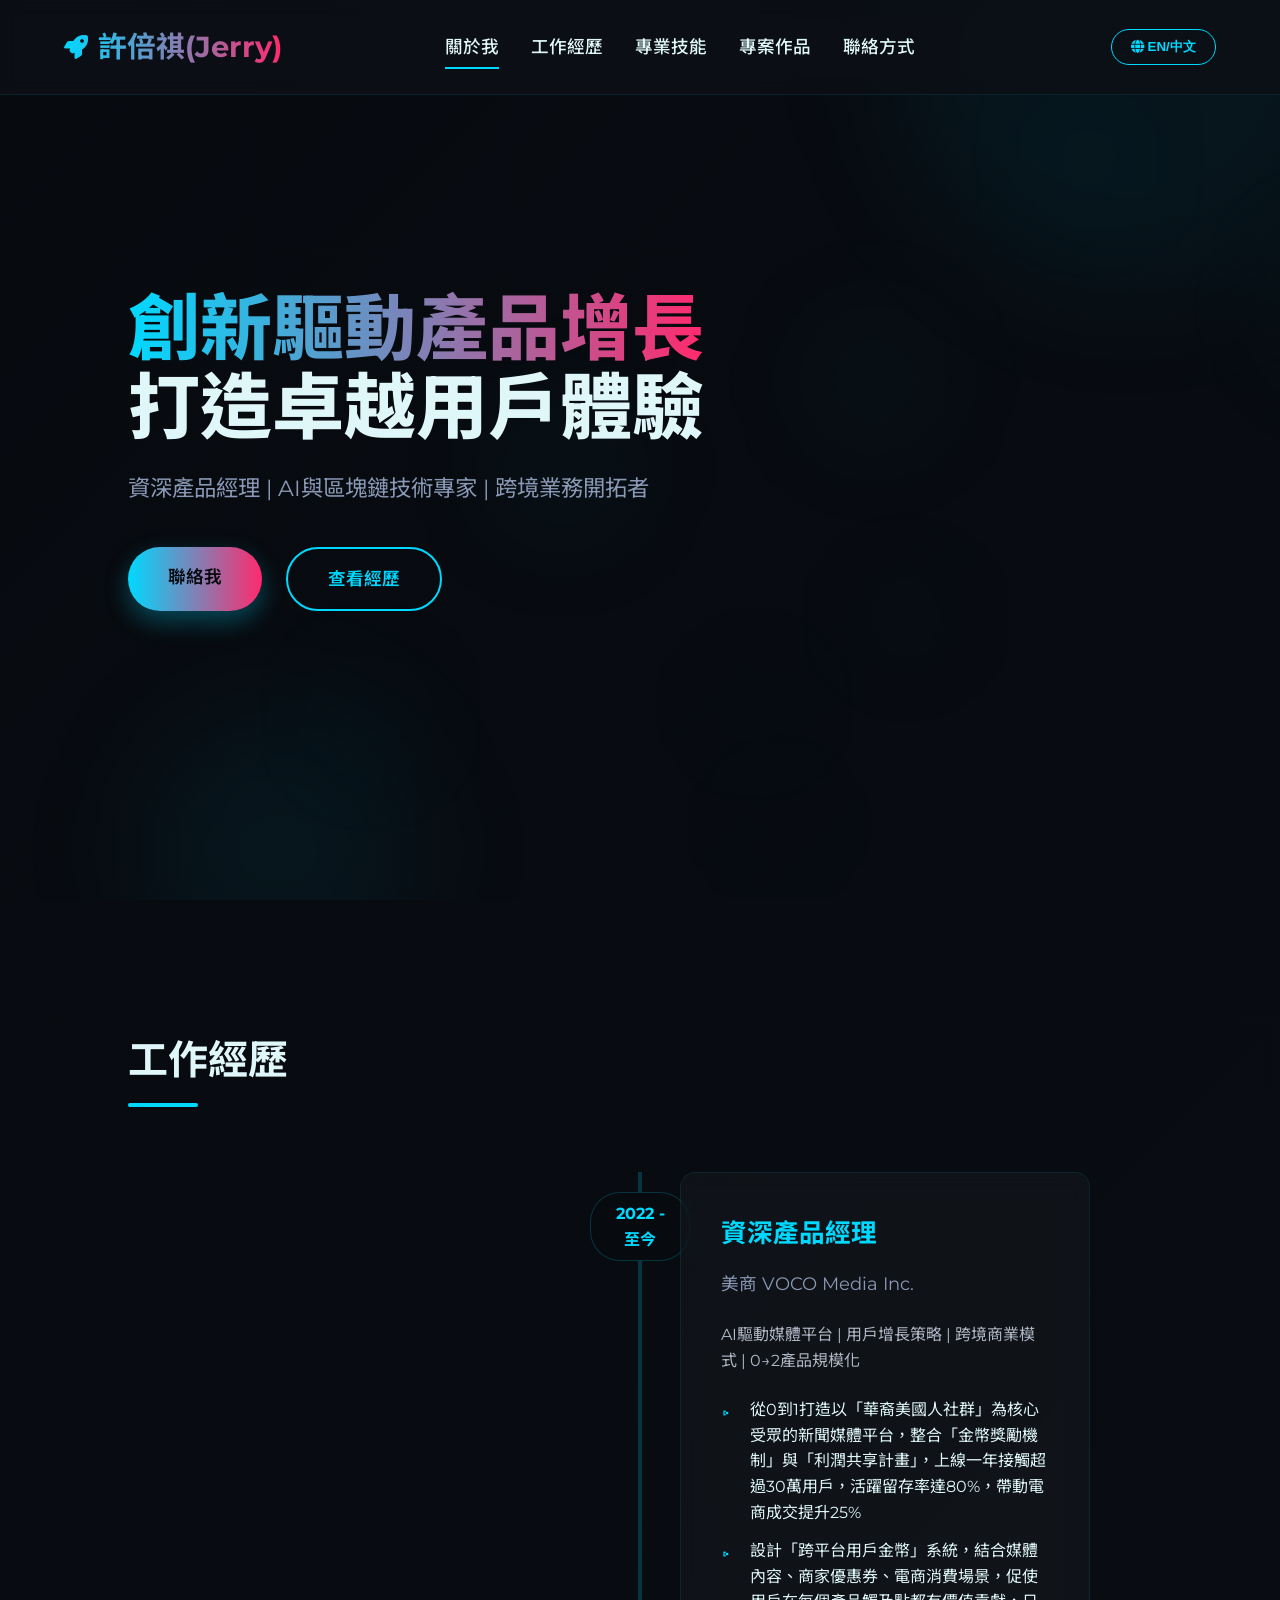
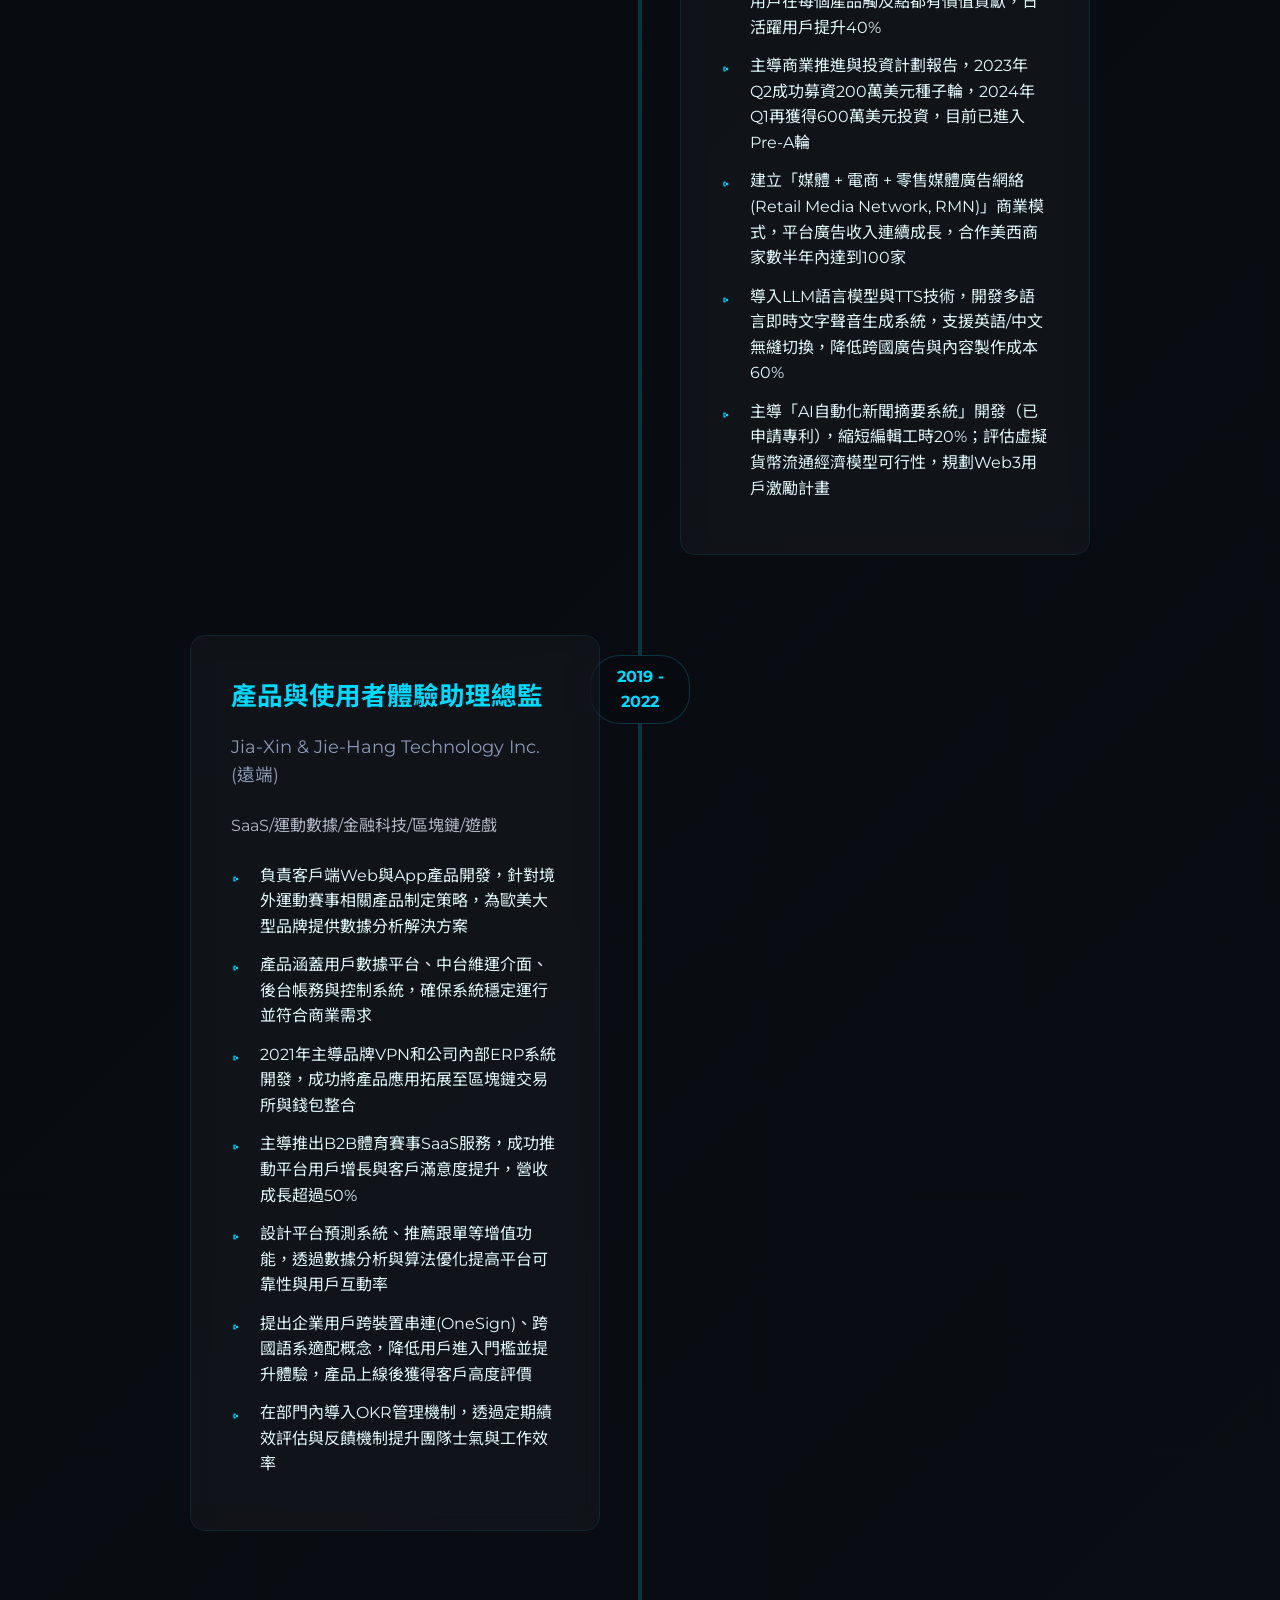
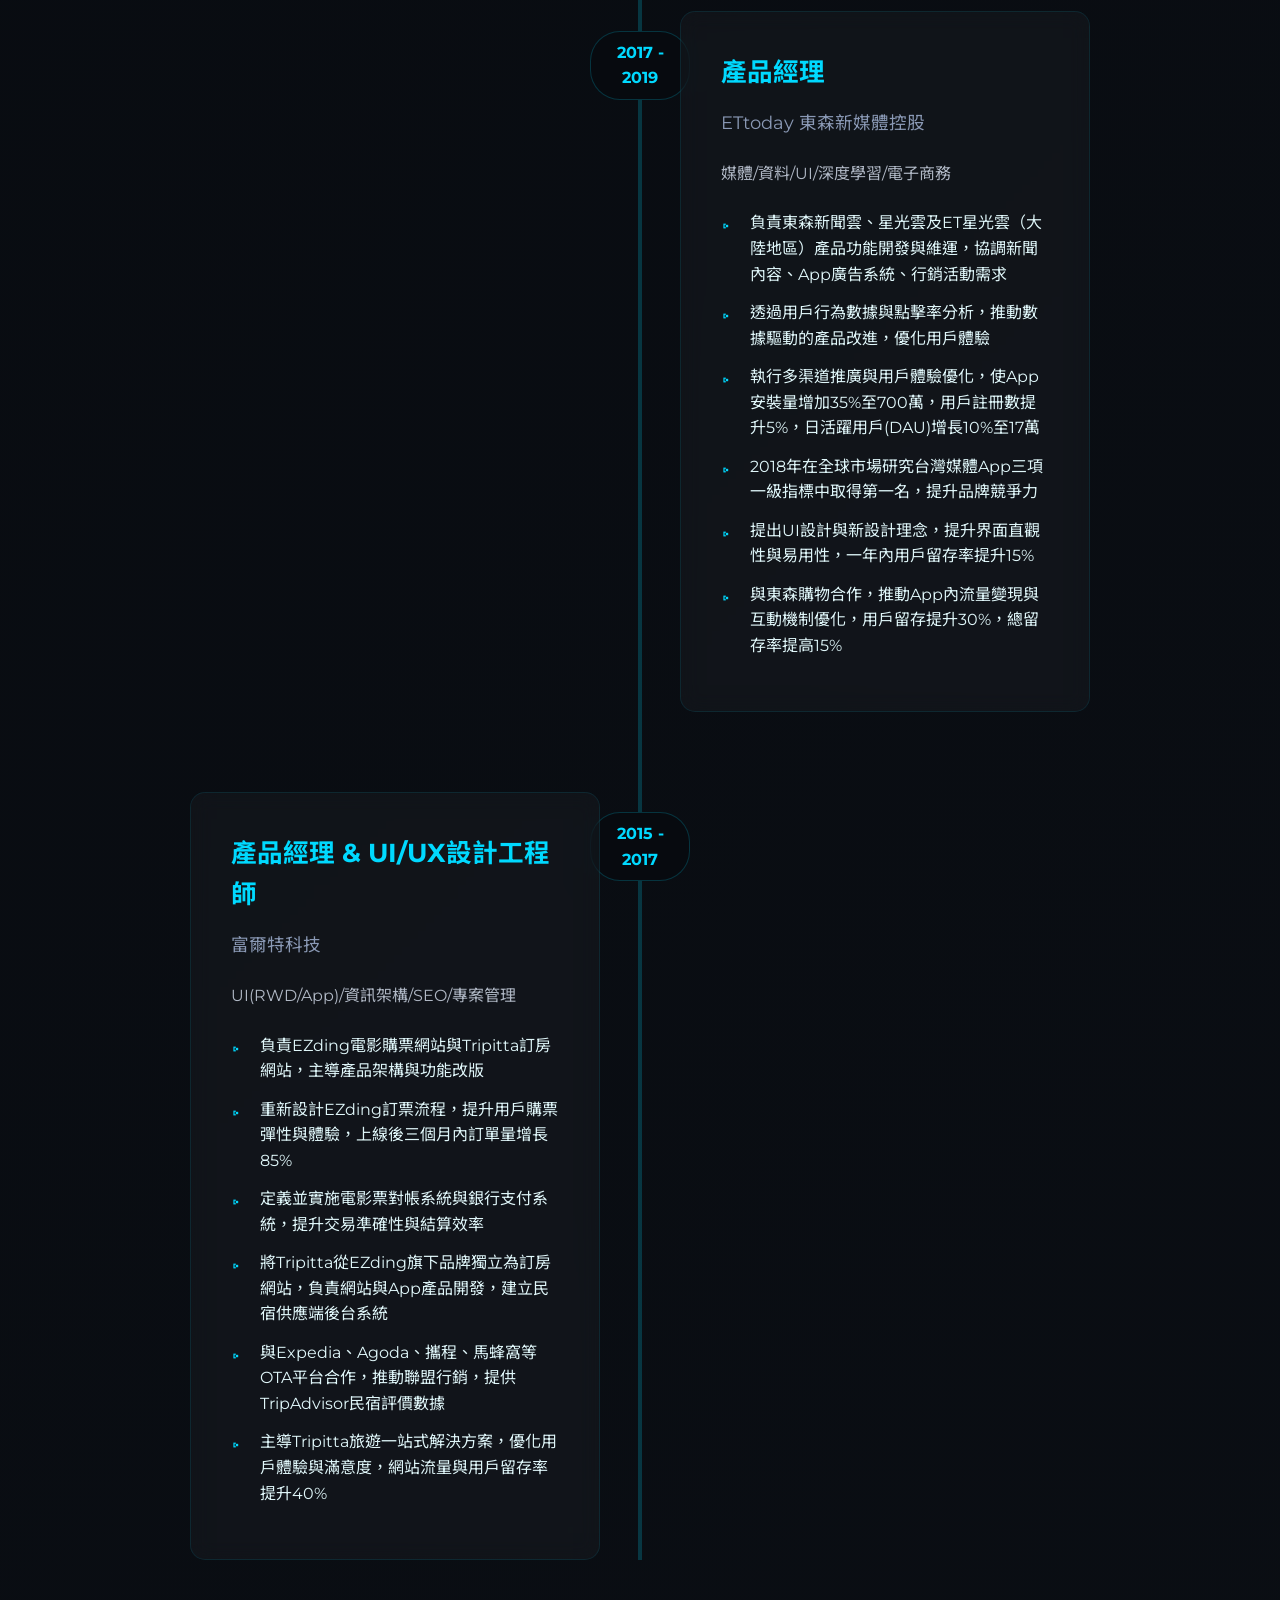
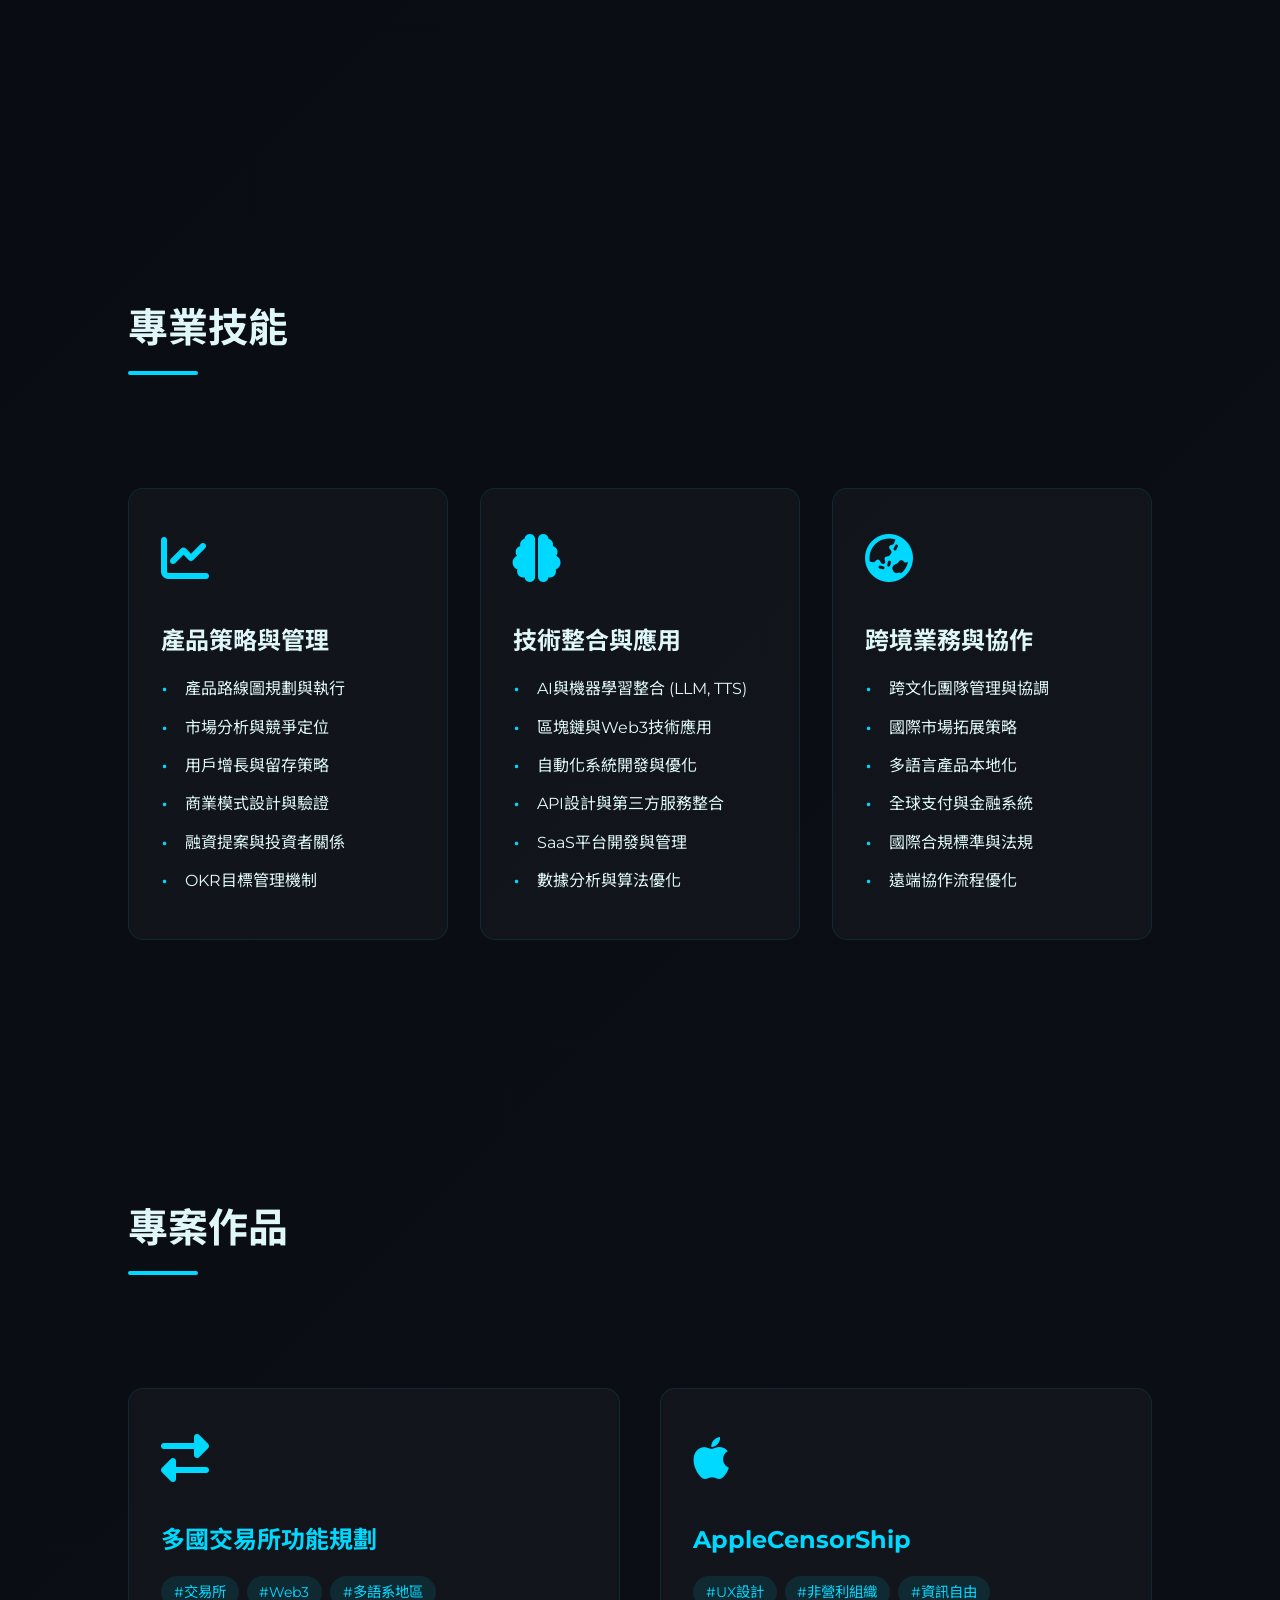
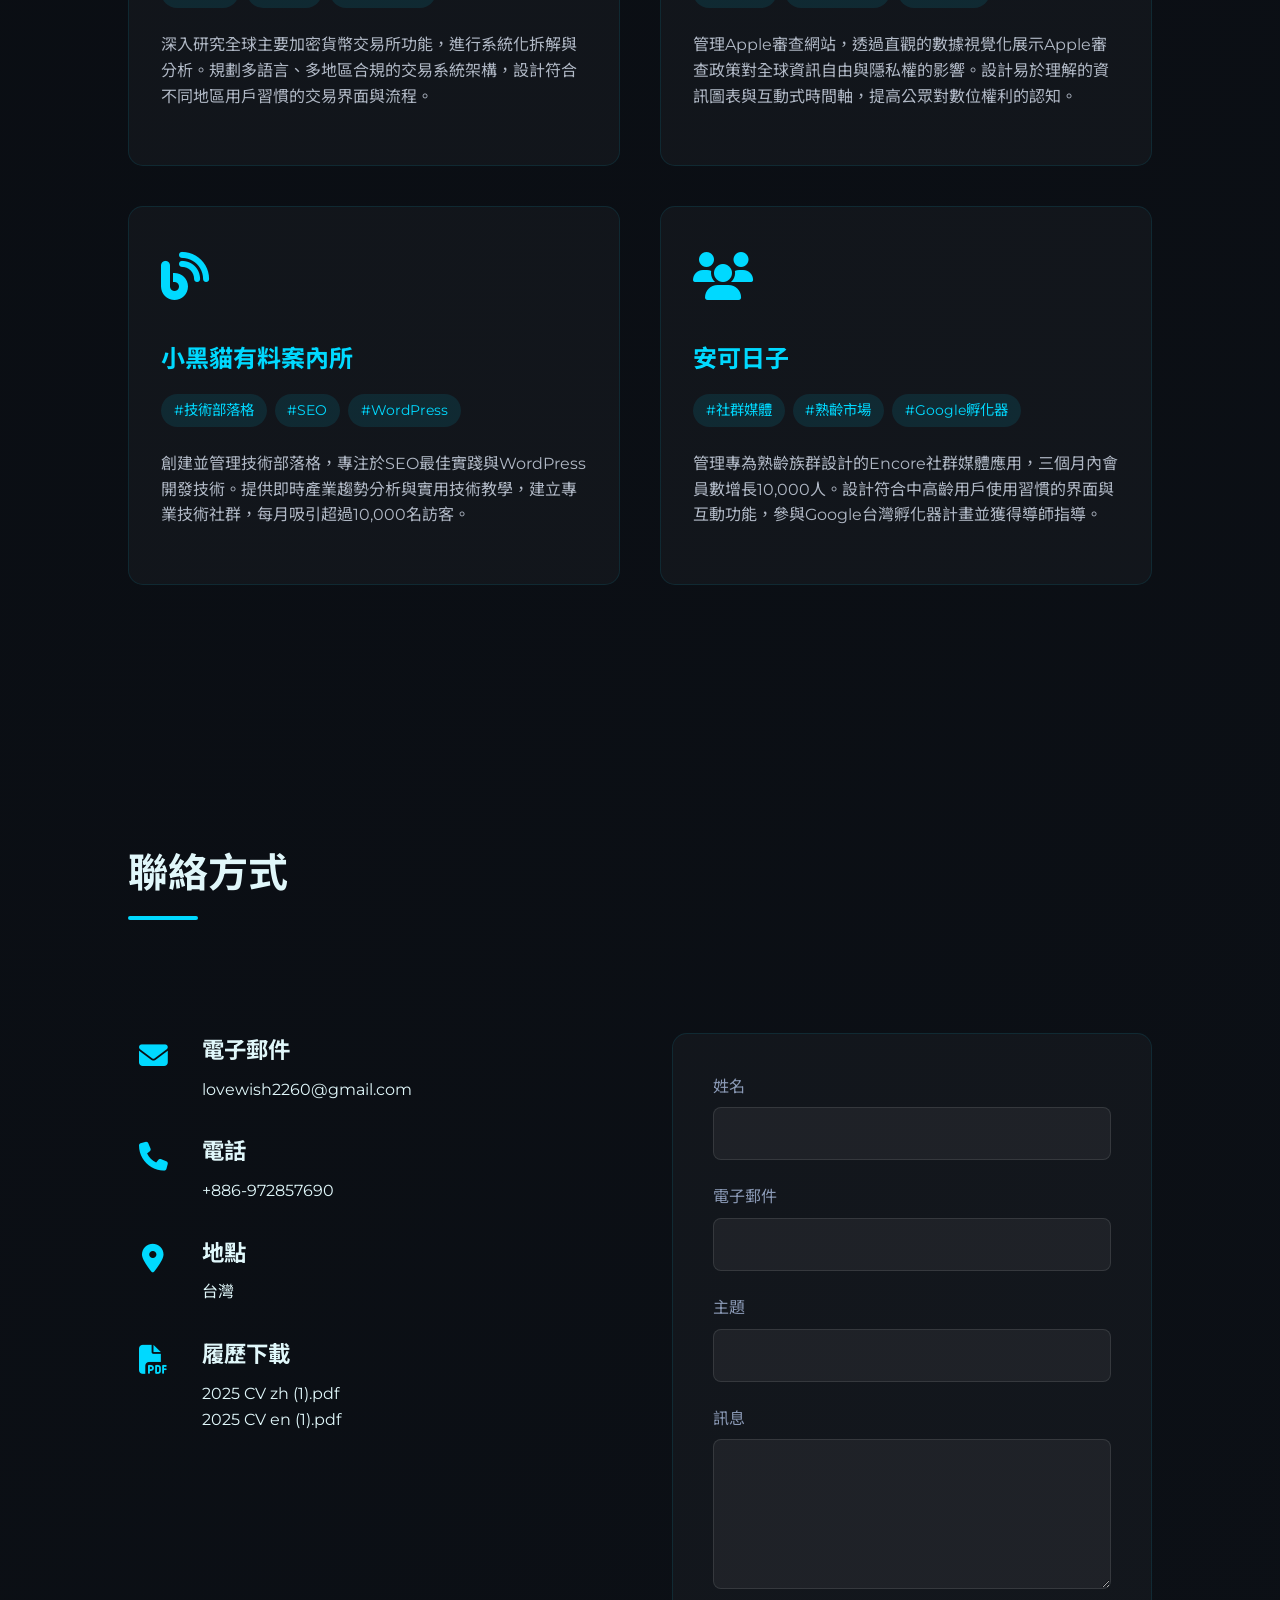
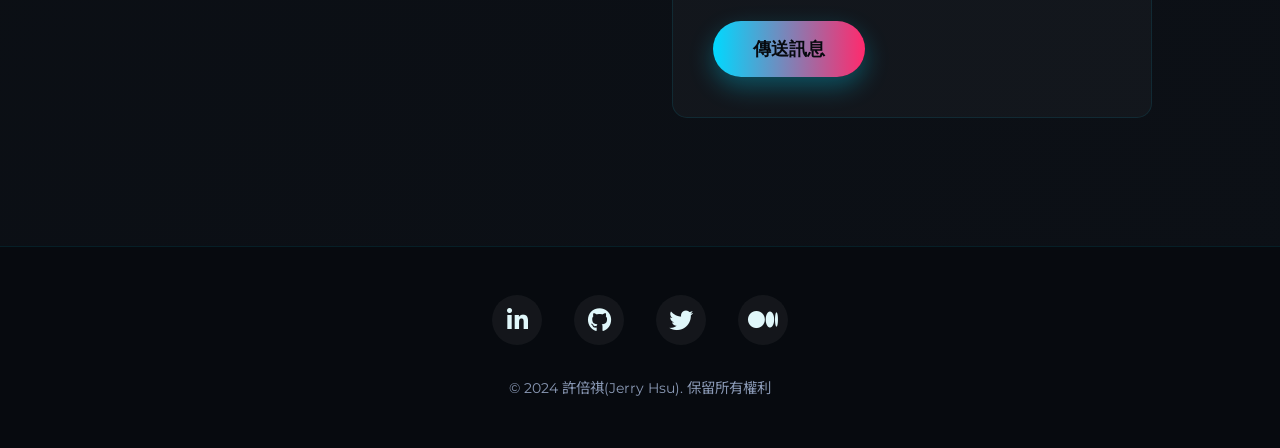
==== commit 40e1c327: "Rename index to index.html" ====
--- a/index.html
+++ b/index.html
@@ -3,81 +3,1433 @@
 <head>
     <meta charset="UTF-8">
     <meta name="viewport" content="width=device-width, initial-scale=1.0">
-    <title>許倍祺的個人履歷</title>
-    <link rel="stylesheet" href="styles.css">
+    <title>許倍祺(Jerry) | 資深產品經理</title>
+    <link rel="stylesheet" href="https://cdnjs.cloudflare.com/ajax/libs/font-awesome/6.4.0/css/all.min.css">
+    <link href="https://fonts.googleapis.com/css2?family=Montserrat:wght@300;400;600;700&family=Noto+Sans+TC:wght@300;400;500;700&display=swap" rel="stylesheet">
+    <style>
+        :root {
+            --primary: #00d9ff;
+            --secondary: #ff2a6d;
+            --dark: #0c1016;
+            --darker: #070a0f;
+            --light: #e0f7fa;
+            --gray: #8a99b5;
+            --transition: all 0.4s cubic-bezier(0.175, 0.885, 0.32, 1.275);
+        }
+
+        * {
+            margin: 0;
+            padding: 0;
+            box-sizing: border-box;
+        }
+
+        body {
+            font-family: 'Montserrat', 'Noto Sans TC', sans-serif;
+            background: linear-gradient(135deg, var(--darker), var(--dark));
+            color: var(--light);
+            line-height: 1.6;
+            overflow-x: hidden;
+            min-height: 100vh;
+            scroll-behavior: smooth;
+        }
+
+        /* 導航列樣式 */
+        header {
+            position: fixed;
+            top: 0;
+            width: 100%;
+            padding: 1.5rem 5%;
+            display: flex;
+            justify-content: space-between;
+            align-items: center;
+            z-index: 1000;
+            background: rgba(12, 16, 22, 0.85);
+            backdrop-filter: blur(10px);
+            border-bottom: 1px solid rgba(0, 217, 255, 0.1);
+            transition: var(--transition);
+        }
+
+        .logo {
+            font-size: 1.8rem;
+            font-weight: 700;
+            background: linear-gradient(90deg, var(--primary), var(--secondary));
+            -webkit-background-clip: text;
+            background-clip: text;
+            color: transparent;
+            text-decoration: none;
+            display: flex;
+            align-items: center;
+        }
+
+        .logo i {
+            margin-right: 10px;
+            font-size: 1.5rem;
+        }
+
+        .nav-links {
+            display: flex;
+            gap: 2rem;
+        }
+
+        .nav-links a {
+            color: var(--light);
+            text-decoration: none;
+            font-weight: 500;
+            font-size: 1.1rem;
+            position: relative;
+            padding: 0.5rem 0;
+            transition: var(--transition);
+        }
+
+        .nav-links a:after {
+            content: '';
+            position: absolute;
+            bottom: 0;
+            left: 0;
+            width: 0;
+            height: 2px;
+            background: var(--primary);
+            transition: var(--transition);
+        }
+
+        .nav-links a:hover:after,
+        .nav-links a.active:after {
+            width: 100%;
+        }
+
+        .nav-links a:hover {
+            color: var(--primary);
+        }
+
+        .language-toggle {
+            background: transparent;
+            border: 1px solid var(--primary);
+            color: var(--primary);
+            padding: 0.5rem 1.2rem;
+            border-radius: 30px;
+            cursor: pointer;
+            font-weight: 600;
+            transition: var(--transition);
+            margin-left: 2rem;
+        }
+
+        .language-toggle:hover {
+            background: rgba(0, 217, 255, 0.1);
+        }
+
+        /* 英雄區域 */
+        .hero {
+            min-height: 100vh;
+            display: flex;
+            align-items: center;
+            padding: 0 10%;
+            position: relative;
+            overflow: hidden;
+        }
+
+        .hero-content {
+            position: relative;
+            z-index: 2;
+            max-width: 700px;
+        }
+
+        .hero h1 {
+            font-size: 4.5rem;
+            font-weight: 800;
+            margin-bottom: 1.5rem;
+            line-height: 1.1;
+            opacity: 0;
+            animation: fadeInUp 1s forwards 0.3s;
+        }
+
+        .hero h1 span {
+            background: linear-gradient(90deg, var(--primary), var(--secondary));
+            -webkit-background-clip: text;
+            background-clip: text;
+            color: transparent;
+            display: block;
+        }
+
+        .hero p {
+            font-size: 1.4rem;
+            margin-bottom: 2.5rem;
+            opacity: 0;
+            animation: fadeInUp 1s forwards 0.6s;
+            color: var(--gray);
+        }
+
+        .hero-btns {
+            display: flex;
+            gap: 1.5rem;
+            opacity: 0;
+            animation: fadeInUp 1s forwards 0.9s;
+        }
+
+        .btn {
+            padding: 1rem 2.5rem;
+            border-radius: 50px;
+            font-weight: 600;
+            font-size: 1.1rem;
+            text-decoration: none;
+            transition: var(--transition);
+            display: inline-block;
+        }
+
+        .btn-primary {
+            background: linear-gradient(90deg, var(--primary), var(--secondary));
+            color: var(--darker);
+            box-shadow: 0 10px 25px rgba(0, 217, 255, 0.3);
+        }
+
+        .btn-primary:hover {
+            transform: translateY(-5px);
+            box-shadow: 0 15px 30px rgba(0, 217, 255, 0.4);
+        }
+
+        .btn-secondary {
+            background: transparent;
+            color: var(--primary);
+            border: 2px solid var(--primary);
+        }
+
+        .btn-secondary:hover {
+            background: rgba(0, 217, 255, 0.1);
+            transform: translateY(-5px);
+        }
+
+        /* 動態背景元素 */
+        .hero-bg-elements {
+            position: absolute;
+            top: 0;
+            left: 0;
+            width: 100%;
+            height: 100%;
+            z-index: 1;
+            overflow: hidden;
+        }
+
+        .bg-circle {
+            position: absolute;
+            border-radius: 50%;
+            background: rgba(0, 217, 255, 0.05);
+            filter: blur(60px);
+        }
+
+        .bg-circle:nth-child(1) {
+            width: 500px;
+            height: 500px;
+            top: -200px;
+            right: -100px;
+            animation: float 15s infinite ease-in-out;
+        }
+
+        .bg-circle:nth-child(2) {
+            width: 300px;
+            height: 300px;
+            bottom: -100px;
+            left: 10%;
+            animation: float 12s infinite ease-in-out 2s;
+        }
+
+        /* 內容區域 */
+        .section {
+            padding: 8rem 10%;
+            position: relative;
+        }
+
+        .section-title {
+            font-size: 2.5rem;
+            margin-bottom: 5rem;
+            position: relative;
+            display: inline-block;
+        }
+
+        .section-title:after {
+            content: '';
+            position: absolute;
+            bottom: -15px;
+            left: 0;
+            width: 70px;
+            height: 4px;
+            background: var(--primary);
+            border-radius: 2px;
+        }
+
+        /* 時間線樣式 */
+        .timeline {
+            position: relative;
+            max-width: 900px;
+            margin: 0 auto;
+        }
+
+        .timeline:before {
+            content: '';
+            position: absolute;
+            top: 0;
+            bottom: 0;
+            width: 4px;
+            background: rgba(0, 217, 255, 0.2);
+            left: 50%;
+            transform: translateX(-50%);
+        }
+
+        .timeline-item {
+            position: relative;
+            margin-bottom: 5rem;
+            width: 100%;
+            opacity: 0;
+            transform: translateY(50px);
+            transition: var(--transition);
+        }
+
+        .timeline-item.visible {
+            opacity: 1;
+            transform: translateY(0);
+        }
+
+        .timeline-content {
+            background: rgba(255, 255, 255, 0.03);
+            border: 1px solid rgba(0, 217, 255, 0.1);
+            border-radius: 15px;
+            padding: 2.5rem;
+            width: calc(50% - 40px);
+            backdrop-filter: blur(10px);
+            transition: var(--transition);
+        }
+
+        .timeline-content:hover {
+            transform: translateY(-10px);
+            border-color: rgba(0, 217, 255, 0.3);
+            box-shadow: 0 10px 30px rgba(0, 0, 0, 0.2);
+        }
+
+        .timeline-item:nth-child(odd) .timeline-content {
+            margin-left: auto;
+        }
+
+        .timeline-item:nth-child(even) .timeline-content {
+            margin-right: auto;
+        }
+
+        .timeline-date {
+            position: absolute;
+            top: 20px;
+            width: 100px;
+            text-align: center;
+            font-weight: 700;
+            color: var(--primary);
+            left: 50%;
+            transform: translateX(-50%);
+            background: var(--darker);
+            padding: 0.5rem 1rem;
+            border-radius: 30px;
+            border: 1px solid rgba(0, 217, 255, 0.2);
+        }
+
+        .timeline-title {
+            font-size: 1.6rem;
+            margin-bottom: 1rem;
+            color: var(--primary);
+        }
+
+        .timeline-company {
+            font-size: 1.1rem;
+            margin-bottom: 1.5rem;
+            color: var(--gray);
+            display: block;
+        }
+
+        .timeline-description {
+            margin-bottom: 1.5rem;
+            color: #b0b8c5;
+        }
+
+        .timeline-highlights {
+            list-style-type: none;
+        }
+
+        .timeline-highlights li {
+            margin-bottom: 0.8rem;
+            position: relative;
+            padding-left: 1.8rem;
+            line-height: 1.6;
+        }
+
+        .timeline-highlights li:before {
+            content: '▹';
+            position: absolute;
+            left: 0;
+            color: var(--primary);
+            font-size: 1.2rem;
+        }
+
+        /* 技能部分 */
+        .skills-container {
+            display: grid;
+            grid-template-columns: repeat(auto-fill, minmax(300px, 1fr));
+            gap: 2rem;
+            margin-top: 3rem;
+        }
+
+        .skill-card {
+            background: rgba(255, 255, 255, 0.03);
+            border: 1px solid rgba(0, 217, 255, 0.1);
+            border-radius: 15px;
+            padding: 2rem;
+            transition: var(--transition);
+            opacity: 0;
+            transform: translateY(30px);
+        }
+
+        .skill-card.visible {
+            opacity: 1;
+            transform: translateY(0);
+        }
+
+        .skill-card:hover {
+            transform: translateY(-10px);
+            border-color: rgba(0, 217, 255, 0.3);
+        }
+
+        .skill-icon {
+            font-size: 3rem;
+            margin-bottom: 1.5rem;
+            color: var(--primary);
+        }
+
+        .skill-title {
+            font-size: 1.5rem;
+            margin-bottom: 1rem;
+        }
+
+        .skill-list {
+            list-style-type: none;
+        }
+
+        .skill-list li {
+            margin-bottom: 0.8rem;
+            position: relative;
+            padding-left: 1.5rem;
+        }
+
+        .skill-list li:before {
+            content: '•';
+            position: absolute;
+            left: 0;
+            color: var(--primary);
+            font-size: 1.5rem;
+            line-height: 1;
+        }
+
+        /* 專案展示 */
+        .projects-grid {
+            display: grid;
+            grid-template-columns: repeat(auto-fill, minmax(350px, 1fr));
+            gap: 2.5rem;
+            margin-top: 3rem;
+        }
+
+        .project-card {
+            background: rgba(255, 255, 255, 0.03);
+            border: 1px solid rgba(0, 217, 255, 0.1);
+            border-radius: 15px;
+            padding: 2rem;
+            transition: var(--transition);
+            position: relative;
+            overflow: hidden;
+            opacity: 0;
+            transform: translateY(30px);
+        }
+
+        .project-card.visible {
+            opacity: 1;
+            transform: translateY(0);
+        }
+
+        .project-card:hover {
+            transform: translateY(-10px);
+            border-color: rgba(0, 217, 255, 0.3);
+            box-shadow: 0 10px 30px rgba(0, 0, 0, 0.2);
+        }
+
+        .project-icon {
+            font-size: 3rem;
+            margin-bottom: 1.5rem;
+            color: var(--primary);
+        }
+
+        .project-title {
+            font-size: 1.5rem;
+            margin-bottom: 1rem;
+            color: var(--primary);
+        }
+
+        .project-tags {
+            display: flex;
+            flex-wrap: wrap;
+            gap: 0.5rem;
+            margin-bottom: 1.5rem;
+        }
+
+        .project-tag {
+            background: rgba(0, 217, 255, 0.1);
+            color: var(--primary);
+            padding: 0.3rem 0.8rem;
+            border-radius: 20px;
+            font-size: 0.9rem;
+        }
+
+        .project-description {
+            color: #b0b8c5;
+            margin-bottom: 1.5rem;
+            line-height: 1.6;
+        }
+
+        /* 聯繫區域 */
+        .contact-container {
+            display: grid;
+            grid-template-columns: 1fr 1fr;
+            gap: 4rem;
+            margin-top: 3rem;
+        }
+
+        .contact-info {
+            display: flex;
+            flex-direction: column;
+            gap: 2rem;
+        }
+
+        .contact-item {
+            display: flex;
+            align-items: flex-start;
+            gap: 1.5rem;
+        }
+
+        .contact-icon {
+            font-size: 1.8rem;
+            color: var(--primary);
+            min-width: 50px;
+            text-align: center;
+        }
+
+        .contact-text h3 {
+            font-size: 1.4rem;
+            margin-bottom: 0.5rem;
+        }
+
+        .contact-text a {
+            color: var(--light);
+            text-decoration: none;
+            transition: var(--transition);
+        }
+
+        .contact-text a:hover {
+            color: var(--primary);
+        }
+
+        .contact-form {
+            background: rgba(255, 255, 255, 0.03);
+            border: 1px solid rgba(0, 217, 255, 0.1);
+            border-radius: 15px;
+            padding: 2.5rem;
+        }
+
+        .form-group {
+            margin-bottom: 1.5rem;
+        }
+
+        .form-group label {
+            display: block;
+            margin-bottom: 0.5rem;
+            color: var(--gray);
+        }
+
+        .form-control {
+            width: 100%;
+            padding: 1rem;
+            background: rgba(255, 255, 255, 0.05);
+            border: 1px solid rgba(255, 255, 255, 0.1);
+            border-radius: 8px;
+            color: var(--light);
+            font-family: inherit;
+            font-size: 1rem;
+            transition: var(--transition);
+        }
+
+        .form-control:focus {
+            outline: none;
+            border-color: var(--primary);
+            box-shadow: 0 0 0 3px rgba(0, 217, 255, 0.1);
+        }
+
+        textarea.form-control {
+            min-height: 150px;
+            resize: vertical;
+        }
+
+        .submit-btn {
+            background: linear-gradient(90deg, var(--primary), var(--secondary));
+            color: var(--darker);
+            border: none;
+            padding: 1rem 2.5rem;
+            border-radius: 50px;
+            font-weight: 600;
+            font-size: 1.1rem;
+            cursor: pointer;
+            transition: var(--transition);
+            display: inline-block;
+            box-shadow: 0 10px 25px rgba(0, 217, 255, 0.3);
+        }
+
+        .submit-btn:hover {
+            transform: translateY(-5px);
+            box-shadow: 0 15px 30px rgba(0, 217, 255, 0.4);
+        }
+
+        /* 頁尾 */
+        footer {
+            background: var(--darker);
+            padding: 3rem 10%;
+            text-align: center;
+            border-top: 1px solid rgba(0, 217, 255, 0.1);
+        }
+
+        .social-links {
+            display: flex;
+            justify-content: center;
+            gap: 2rem;
+            margin-bottom: 2rem;
+        }
+
+        .social-links a {
+            display: flex;
+            align-items: center;
+            justify-content: center;
+            width: 50px;
+            height: 50px;
+            border-radius: 50%;
+            background: rgba(255, 255, 255, 0.05);
+            color: var(--light);
+            font-size: 1.5rem;
+            transition: var(--transition);
+            text-decoration: none;
+        }
+
+        .social-links a:hover {
+            background: var(--primary);
+            color: var(--darker);
+            transform: translateY(-5px);
+        }
+
+        .copyright {
+            color: var(--gray);
+            font-size: 0.9rem;
+        }
+
+        /* 動畫效果 */
+        @keyframes fadeInUp {
+            from {
+                opacity: 0;
+                transform: translateY(30px);
+            }
+            to {
+                opacity: 1;
+                transform: translateY(0);
+            }
+        }
+
+        @keyframes float {
+            0%, 100% {
+                transform: translateY(0);
+            }
+            50% {
+                transform: translateY(-20px);
+            }
+        }
+
+        /* 響應式設計 */
+        @media (max-width: 992px) {
+            .hero h1 {
+                font-size: 3.5rem;
+            }
+            
+            .timeline:before {
+                left: 30px;
+            }
+            
+            .timeline-content {
+                width: calc(100% - 80px);
+                margin-left: 80px !important;
+            }
+            
+            .timeline-date {
+                left: 30px;
+                transform: none;
+            }
+            
+            .contact-container {
+                grid-template-columns: 1fr;
+            }
+        }
+
+        @media (max-width: 768px) {
+            .nav-links {
+                display: none;
+            }
+            
+            .hero h1 {
+                font-size: 2.8rem;
+            }
+            
+            .hero p {
+                font-size: 1.2rem;
+            }
+            
+            .section {
+                padding: 5rem 7%;
+            }
+            
+            .hero-btns {
+                flex-direction: column;
+            }
+            
+            .skills-container, .projects-grid {
+                grid-template-columns: 1fr;
+            }
+        }
+        
+        /* 語言內容切換 */
+        .lang-content {
+            display: none;
+        }
+        
+        .lang-content.active {
+            display: block;
+        }
+    </style>
 </head>
 <body>
-    <div class="dashboard-layout">
-        <!-- 左側選單 -->
-        <nav class="side-menu">
-            <div class="logo">
-                <img src="logo.png" alt="Logo">
+    <!-- 導航列 -->
+    <header>
+        <a href="#" class="logo">
+            <i class="fas fa-rocket"></i>
+            <span class="lang" data-key="name">許倍祺(Jerry)</span>
+        </a>
+        <nav class="nav-links">
+            <a href="#about" class="active lang" data-key="nav-about">關於我</a>
+            <a href="#experience" class="lang" data-key="nav-exp">工作經歷</a>
+            <a href="#skills" class="lang" data-key="nav-skills">專業技能</a>
+            <a href="#projects" class="lang" data-key="nav-projects">專案作品</a>
+            <a href="#contact" class="lang" data-key="nav-contact">聯絡方式</a>
+        </nav>
+        <button class="language-toggle" id="langToggle">
+            <i class="fas fa-globe"></i> <span class="lang" data-key="lang-switch">EN/中文</span>
+        </button>
+    </header>
+
+    <!-- 中文內容 -->
+    <div class="lang-content active" id="zh-content">
+        <!-- 英雄區域 -->
+        <section class="hero">
+            <div class="hero-content">
+                <h1>
+                    <span>創新驅動產品增長</span>
+                    打造卓越用戶體驗
+                </h1>
+                <p class="lang" data-key="hero-subtitle">資深產品經理 | AI與區塊鏈技術專家 | 跨境業務開拓者</p>
+                <div class="hero-btns">
+                    <a href="#contact" class="btn btn-primary lang" data-key="btn-contact">聯絡我</a>
+                    <a href="#experience" class="btn btn-secondary lang" data-key="btn-experience">查看經歷</a>
+                </div>
             </div>
-            <ul>
-                <li class="active"><a href="#profile">個人檔案</a></li>
-                <li><a href="#experience">工作經驗</a></li>
-                <li><a href="#projects">專案作品</a></li>
-                <li><a href="#skills">技能專長</a></li>
-                <li><a href="#contact">聯絡方式</a></li>
-            </ul>
-        </nav>
-
-        <!-- 主要內容區 -->
-        <main class="main-content">
-            <!-- 頂部導航 -->
-            <header class="top-header">
-                <h1>個人履歷儀表板</h1>
-                <div class="profile-menu">
-                    <span>Hello, 許倍祺</span>
-                    <img src="avatar.jpg" alt="Profile" class="avatar">
-                </div>
-            </header>
-
-            <!-- 內容卡片區 -->
-            <div class="card-container">
-                <!-- 個人資料卡片 -->
-                <div class="card profile-card">
-                    <div class="profile-image">
-                        <img src="profile.jpg" alt="許倍祺">
-                    </div>
-                    <div class="profile-info">
-                        <h2>許倍祺 (Pei-Chi Hsu)</h2>
-                        <p class="title">資深產品經理 | UI/UX專家</p>
-                        <p class="contact">lovewish2260@gmail.com</p>
-                        <p class="phone">+886-972857690</p>
-                    </div>
-                </div>
-
-                <!-- 工作經驗卡片 -->
-                <div class="card experience-card">
-                    <h2>最新工作經驗</h2>
-                    <div class="experience-item active">
-                        <h3>美商 VOCO Media</h3>
-                        <p class="position">資深產品經理</p>
-                        <p class="period">2022年9月 - 現在</p>
-                    </div>
-                </div>
-
-                <!-- 專案統計卡片 -->
-                <div class="card stats-card">
-                    <h2>專案成就</h2>
-                    <div class="stats-grid">
-                        <div class="stat-item">
-                            <h4>用戶數</h4>
-                            <p>30萬+</p>
-                        </div>
-                        <div class="stat-item">
-                            <h4>融資金額</h4>
-                            <p>700萬美元</p>
-                        </div>
-                        <div class="stat-item">
-                            <h4>成本優化</h4>
-                            <p>60%</p>
-                        </div>
-                    </div>
-                </div>
+            
+            <div class="hero-bg-elements">
+                <div class="bg-circle"></div>
+                <div class="bg-circle"></div>
             </div>
-        </main>
+        </section>
+
+        <!-- 經歷部分 -->
+        <section id="experience" class="section">
+            <h2 class="section-title lang" data-key="exp-title">工作經歷</h2>
+            
+            <div class="timeline">
+                <!-- VOCO Media -->
+                <div class="timeline-item">
+                    <div class="timeline-date">2022 - 至今</div>
+                    <div class="timeline-content">
+                        <h3 class="timeline-title lang" data-key="voco-title">資深產品經理</h3>
+                        <span class="timeline-company">美商 VOCO Media Inc.</span>
+                        <p class="timeline-description lang" data-key="voco-desc">AI驅動媒體平台 | 用戶增長策略 | 跨境商業模式 | 0→2產品規模化</p>
+                        <ul class="timeline-highlights">
+                            <li class="lang" data-key="voco-li1">從0到1打造以「華裔美國人社群」為核心受眾的新聞媒體平台，整合「金幣獎勵機制」與「利潤共享計畫」，上線一年接觸超過30萬用戶，活躍留存率達80%，帶動電商成交提升25%</li>
+                            <li class="lang" data-key="voco-li2">設計「跨平台用戶金幣」系統，結合媒體內容、商家優惠券、電商消費場景，促使用戶在每個產品觸及點都有價值貢獻，日活躍用戶提升40%</li>
+                            <li class="lang" data-key="voco-li3">主導商業推進與投資計劃報告，2023年Q2成功募資200萬美元種子輪，2024年Q1再獲得600萬美元投資，目前已進入Pre-A輪</li>
+                            <li class="lang" data-key="voco-li4">建立「媒體 + 電商 + 零售媒體廣告網絡(Retail Media Network, RMN)」商業模式，平台廣告收入連續成長，合作美西商家數半年內達到100家</li>
+                            <li class="lang" data-key="voco-li5">導入LLM語言模型與TTS技術，開發多語言即時文字聲音生成系統，支援英語/中文無縫切換，降低跨國廣告與內容製作成本60%</li>
+                            <li class="lang" data-key="voco-li6">主導「AI自動化新聞摘要系統」開發（已申請專利），縮短編輯工時20%；評估虛擬貨幣流通經濟模型可行性，規劃Web3用戶激勵計畫</li>
+                        </ul>
+                    </div>
+                </div>
+                
+                <!-- Jia-Xin & Jie-Hang -->
+                <div class="timeline-item">
+                    <div class="timeline-date">2019 - 2022</div>
+                    <div class="timeline-content">
+                        <h3 class="timeline-title lang" data-key="jxh-title">產品與使用者體驗助理總監</h3>
+                        <span class="timeline-company">Jia-Xin & Jie-Hang Technology Inc. (遠端)</span>
+                        <p class="timeline-description lang" data-key="jxh-desc">SaaS/運動數據/金融科技/區塊鏈/遊戲</p>
+                        <ul class="timeline-highlights">
+                            <li class="lang" data-key="jxh-li1">負責客戶端Web與App產品開發，針對境外運動賽事相關產品制定策略，為歐美大型品牌提供數據分析解決方案</li>
+                            <li class="lang" data-key="jxh-li2">產品涵蓋用戶數據平台、中台維運介面、後台帳務與控制系統，確保系統穩定運行並符合商業需求</li>
+                            <li class="lang" data-key="jxh-li3">2021年主導品牌VPN和公司內部ERP系統開發，成功將產品應用拓展至區塊鏈交易所與錢包整合</li>
+                            <li class="lang" data-key="jxh-li4">主導推出B2B體育賽事SaaS服務，成功推動平台用戶增長與客戶滿意度提升，營收成長超過50%</li>
+                            <li class="lang" data-key="jxh-li5">設計平台預測系統、推薦跟單等增值功能，透過數據分析與算法優化提高平台可靠性與用戶互動率</li>
+                            <li class="lang" data-key="jxh-li6">提出企業用戶跨裝置串連(OneSign)、跨國語系適配概念，降低用戶進入門檻並提升體驗，產品上線後獲得客戶高度評價</li>
+                            <li class="lang" data-key="jxh-li7">在部門內導入OKR管理機制，透過定期績效評估與反饋機制提升團隊士氣與工作效率</li>
+                        </ul>
+                    </div>
+                </div>
+                
+                <!-- ETtoday -->
+                <div class="timeline-item">
+                    <div class="timeline-date">2017 - 2019</div>
+                    <div class="timeline-content">
+                        <h3 class="timeline-title lang" data-key="et-title">產品經理</h3>
+                        <span class="timeline-company">ETtoday 東森新媒體控股</span>
+                        <p class="timeline-description lang" data-key="et-desc">媒體/資料/UI/深度學習/電子商務</p>
+                        <ul class="timeline-highlights">
+                            <li class="lang" data-key="et-li1">負責東森新聞雲、星光雲及ET星光雲（大陸地區）產品功能開發與維運，協調新聞內容、App廣告系統、行銷活動需求</li>
+                            <li class="lang" data-key="et-li2">透過用戶行為數據與點擊率分析，推動數據驅動的產品改進，優化用戶體驗</li>
+                            <li class="lang" data-key="et-li3">執行多渠道推廣與用戶體驗優化，使App安裝量增加35%至700萬，用戶註冊數提升5%，日活躍用戶(DAU)增長10%至17萬</li>
+                            <li class="lang" data-key="et-li4">2018年在全球市場研究台灣媒體App三項一級指標中取得第一名，提升品牌競爭力</li>
+                            <li class="lang" data-key="et-li5">提出UI設計與新設計理念，提升界面直觀性與易用性，一年內用戶留存率提升15%</li>
+                            <li class="lang" data-key="et-li6">與東森購物合作，推動App內流量變現與互動機制優化，用戶留存提升30%，總留存率提高15%</li>
+                        </ul>
+                    </div>
+                </div>
+                
+                <!-- Fullerton -->
+                <div class="timeline-item">
+                    <div class="timeline-date">2015 - 2017</div>
+                    <div class="timeline-content">
+                        <h3 class="timeline-title lang" data-key="full-title">產品經理 & UI/UX設計工程師</h3>
+                        <span class="timeline-company">富爾特科技</span>
+                        <p class="timeline-description lang" data-key="full-desc">UI(RWD/App)/資訊架構/SEO/專案管理</p>
+                        <ul class="timeline-highlights">
+                            <li class="lang" data-key="full-li1">負責EZding電影購票網站與Tripitta訂房網站，主導產品架構與功能改版</li>
+                            <li class="lang" data-key="full-li2">重新設計EZding訂票流程，提升用戶購票彈性與體驗，上線後三個月內訂單量增長85%</li>
+                            <li class="lang" data-key="full-li3">定義並實施電影票對帳系統與銀行支付系統，提升交易準確性與結算效率</li>
+                            <li class="lang" data-key="full-li4">將Tripitta從EZding旗下品牌獨立為訂房網站，負責網站與App產品開發，建立民宿供應端後台系統</li>
+                            <li class="lang" data-key="full-li5">與Expedia、Agoda、攜程、馬蜂窩等OTA平台合作，推動聯盟行銷，提供TripAdvisor民宿評價數據</li>
+                            <li class="lang" data-key="full-li6">主導Tripitta旅遊一站式解決方案，優化用戶體驗與滿意度，網站流量與用戶留存率提升40%</li>
+                        </ul>
+                    </div>
+                </div>
+            </div>
+        </section>
+
+        <!-- 技能部分 -->
+        <section id="skills" class="section">
+            <h2 class="section-title lang" data-key="skills-title">專業技能</h2>
+            
+            <div class="skills-container">
+                <div class="skill-card">
+                    <div class="skill-icon">
+                        <i class="fas fa-chart-line"></i>
+                    </div>
+                    <h3 class="skill-title lang" data-key="skill1-title">產品策略與管理</h3>
+                    <ul class="skill-list">
+                        <li class="lang" data-key="skill1-li1">產品路線圖規劃與執行</li>
+                        <li class="lang" data-key="skill1-li2">市場分析與競爭定位</li>
+                        <li class="lang" data-key="skill1-li3">用戶增長與留存策略</li>
+                        <li class="lang" data-key="skill1-li4">商業模式設計與驗證</li>
+                        <li class="lang" data-key="skill1-li5">融資提案與投資者關係</li>
+                        <li class="lang" data-key="skill1-li6">OKR目標管理機制</li>
+                    </ul>
+                </div>
+                
+                <div class="skill-card">
+                    <div class="skill-icon">
+                        <i class="fas fa-brain"></i>
+                    </div>
+                    <h3 class="skill-title lang" data-key="skill2-title">技術整合與應用</h3>
+                    <ul class="skill-list">
+                        <li class="lang" data-key="skill2-li1">AI與機器學習整合 (LLM, TTS)</li>
+                        <li class="lang" data-key="skill2-li2">區塊鏈與Web3技術應用</li>
+                        <li class="lang" data-key="skill2-li3">自動化系統開發與優化</li>
+                        <li class="lang" data-key="skill2-li4">API設計與第三方服務整合</li>
+                        <li class="lang" data-key="skill2-li5">SaaS平台開發與管理</li>
+                        <li class="lang" data-key="skill2-li6">數據分析與算法優化</li>
+                    </ul>
+                </div>
+                
+                <div class="skill-card">
+                    <div class="skill-icon">
+                        <i class="fas fa-globe-asia"></i>
+                    </div>
+                    <h3 class="skill-title lang" data-key="skill3-title">跨境業務與協作</h3>
+                    <ul class="skill-list">
+                        <li class="lang" data-key="skill3-li1">跨文化團隊管理與協調</li>
+                        <li class="lang" data-key="skill3-li2">國際市場拓展策略</li>
+                        <li class="lang" data-key="skill3-li3">多語言產品本地化</li>
+                        <li class="lang" data-key="skill3-li4">全球支付與金融系統</li>
+                        <li class="lang" data-key="skill3-li5">國際合規標準與法規</li>
+                        <li class="lang" data-key="skill3-li6">遠端協作流程優化</li>
+                    </ul>
+                </div>
+            </div>
+        </section>
+
+        <!-- 專案作品 -->
+        <section id="projects" class="section">
+            <h2 class="section-title lang" data-key="projects-title">專案作品</h2>
+            
+            <div class="projects-grid">
+                <div class="project-card">
+                    <div class="project-icon">
+                        <i class="fas fa-exchange-alt"></i>
+                    </div>
+                    <h3 class="project-title lang" data-key="project1-title">多國交易所功能規劃</h3>
+                    <div class="project-tags">
+                        <span class="project-tag lang" data-key="tag-exchange">#交易所</span>
+                        <span class="project-tag lang" data-key="tag-web3">#Web3</span>
+                        <span class="project-tag lang" data-key="tag-multilang">#多語系地區</span>
+                    </div>
+                    <p class="project-description lang" data-key="project1-desc">
+                        深入研究全球主要加密貨幣交易所功能，進行系統化拆解與分析。規劃多語言、多地區合規的交易系統架構，設計符合不同地區用戶習慣的交易界面與流程。
+                    </p>
+                </div>
+                
+                <div class="project-card">
+                    <div class="project-icon">
+                        <i class="fab fa-apple"></i>
+                    </div>
+                    <h3 class="project-title lang" data-key="project2-title">AppleCensorShip</h3>
+                    <div class="project-tags">
+                        <span class="project-tag lang" data-key="tag-ux">#UX設計</span>
+                        <span class="project-tag lang" data-key="tag-npo">#非營利組織</span>
+                        <span class="project-tag lang" data-key="tag-info">#資訊自由</span>
+                    </div>
+                    <p class="project-description lang" data-key="project2-desc">
+                        管理Apple審查網站，透過直觀的數據視覺化展示Apple審查政策對全球資訊自由與隱私權的影響。設計易於理解的資訊圖表與互動式時間軸，提高公眾對數位權利的認知。
+                    </p>
+                </div>
+                
+                <div class="project-card">
+                    <div class="project-icon">
+                        <i class="fas fa-blog"></i>
+                    </div>
+                    <h3 class="project-title lang" data-key="project3-title">小黑貓有料案內所</h3>
+                    <div class="project-tags">
+                        <span class="project-tag lang" data-key="tag-blog">#技術部落格</span>
+                        <span class="project-tag lang" data-key="tag-seo">#SEO</span>
+                        <span class="project-tag lang" data-key="tag-wp">#WordPress</span>
+                    </div>
+                    <p class="project-description lang" data-key="project3-desc">
+                        創建並管理技術部落格，專注於SEO最佳實踐與WordPress開發技術。提供即時產業趨勢分析與實用技術教學，建立專業技術社群，每月吸引超過10,000名訪客。
+                    </p>
+                </div>
+                
+                <div class="project-card">
+                    <div class="project-icon">
+                        <i class="fas fa-users"></i>
+                    </div>
+                    <h3 class="project-title lang" data-key="project4-title">安可日子</h3>
+                    <div class="project-tags">
+                        <span class="project-tag lang" data-key="tag-social">#社群媒體</span>
+                        <span class="project-tag lang" data-key="tag-senior">#熟齡市場</span>
+                        <span class="project-tag lang" data-key="tag-google">#Google孵化器</span>
+                    </div>
+                    <p class="project-description lang" data-key="project4-desc">
+                        管理專為熟齡族群設計的Encore社群媒體應用，三個月內會員數增長10,000人。設計符合中高齡用戶使用習慣的界面與互動功能，參與Google台灣孵化器計畫並獲得導師指導。
+                    </p>
+                </div>
+            </div>
+        </section>
+
+        <!-- 聯繫部分 -->
+        <section id="contact" class="section">
+            <h2 class="section-title lang" data-key="contact-title">聯絡方式</h2>
+            
+            <div class="contact-container">
+                <div class="contact-info">
+                    <div class="contact-item">
+                        <div class="contact-icon">
+                            <i class="fas fa-envelope"></i>
+                        </div>
+                        <div class="contact-text">
+                            <h3 class="lang" data-key="contact-email">電子郵件</h3>
+                            <a href="mailto:lovewish2260@gmail.com">lovewish2260@gmail.com</a>
+                        </div>
+                    </div>
+                    
+                    <div class="contact-item">
+                        <div class="contact-icon">
+                            <i class="fas fa-phone"></i>
+                        </div>
+                        <div class="contact-text">
+                            <h3 class="lang" data-key="contact-phone">電話</h3>
+                            <a href="tel:+886972857690">+886-972857690</a>
+                        </div>
+                    </div>
+                    
+                    <div class="contact-item">
+                        <div class="contact-icon">
+                            <i class="fas fa-map-marker-alt"></i>
+                        </div>
+                        <div class="contact-text">
+                            <h3 class="lang" data-key="contact-location">地點</h3>
+                            <p class="lang" data-key="location-taiwan">台灣</p>
+                        </div>
+                    </div>
+                    
+                    <div class="contact-item">
+                        <div class="contact-icon">
+                            <i class="fas fa-file-pdf"></i>
+                        </div>
+                        <div class="contact-text">
+                            <h3 class="lang" data-key="contact-resume">履歷下載</h3>
+                            <a href="#">2025 CV zh (1).pdf</a><br>
+                            <a href="#">2025 CV en (1).pdf</a>
+                        </div>
+                    </div>
+                </div>
+                
+                <div class="contact-form">
+                    <form>
+                        <div class="form-group">
+                            <label for="name" class="lang" data-key="form-name">姓名</label>
+                            <input type="text" id="name" class="form-control" required>
+                        </div>
+                        
+                        <div class="form-group">
+                            <label for="email" class="lang" data-key="form-email">電子郵件</label>
+                            <input type="email" id="email" class="form-control" required>
+                        </div>
+                        
+                        <div class="form-group">
+                            <label for="subject" class="lang" data-key="form-subject">主題</label>
+                            <input type="text" id="subject" class="form-control" required>
+                        </div>
+                        
+                        <div class="form-group">
+                            <label for="message" class="lang" data-key="form-message">訊息</label>
+                            <textarea id="message" class="form-control" required></textarea>
+                        </div>
+                        
+                        <button type="submit" class="submit-btn lang" data-key="form-submit">傳送訊息</button>
+                    </form>
+                </div>
+            </div>
+        </section>
     </div>
+    
+    <!-- 英文內容 -->
+    <div class="lang-content" id="en-content">
+        <!-- Hero Section -->
+        <section class="hero">
+            <div class="hero-content">
+                <h1>
+                    <span>Driving Product Growth</span>
+                    Through Innovation
+                </h1>
+                <p class="lang" data-key="hero-subtitle">Senior Product Manager | AI & Blockchain Expert | Cross-border Strategist</p>
+                <div class="hero-btns">
+                    <a href="#contact" class="btn btn-primary lang" data-key="btn-contact">Contact Me</a>
+                    <a href="#experience" class="btn btn-secondary lang" data-key="btn-experience">View Experience</a>
+                </div>
+            </div>
+            
+            <div class="hero-bg-elements">
+                <div class="bg-circle"></div>
+                <div class="bg-circle"></div>
+            </div>
+        </section>
+
+        <!-- Experience Section -->
+        <section id="experience" class="section">
+            <h2 class="section-title lang" data-key="exp-title">Work Experience</h2>
+            
+            <div class="timeline">
+                <!-- VOCO Media -->
+                <div class="timeline-item">
+                    <div class="timeline-date">2022 - Present</div>
+                    <div class="timeline-content">
+                        <h3 class="timeline-title lang" data-key="voco-title">Senior Product Manager</h3>
+                        <span class="timeline-company">VOCO Media Inc.</span>
+                        <p class="timeline-description lang" data-key="voco-desc">AI-driven media platform | User growth strategy | Cross-border business models | Scaling products from 0 to 1</p>
+                        <ul class="timeline-highlights">
+                            <li class="lang" data-key="voco-li1">Developed a media platform focused on the "Chinese American community" from the ground up, integrating a "coin reward mechanism" and a "profit-sharing program"</li>
+                            <li class="lang" data-key="voco-li2">Surpassed 300,000 users within one year, achieving an 80% active retention rate and boosting e-commerce conversion rates by 25%</li>
+                            <li class="lang" data-key="voco-li3">Designed a cross-platform points exchange system, integrating media content, local merchant coupons, and e-commerce transactions, increasing daily user engagement by 40%</li>
+                            <li class="lang" data-key="voco-li4">Led business proposals and product strategies, securing $2M in seed funding (Q2 2023) and $6M in strategic financing (Q1 2024)</li>
+                            <li class="lang" data-key="voco-li5">Established a "Media + E-commerce + Retail Media Network (RMN)" monetization model, leading to continuous advertising revenue growth</li>
+                            <li class="lang" data-key="voco-li6">Implemented LLM language models and TTS technology, developing a real-time multilingual text-to-audio system, reducing cross-border content costs by 60%</li>
+                        </ul>
+                    </div>
+                </div>
+                
+                <!-- Jia-Xin & Jie-Hang -->
+                <div class="timeline-item">
+                    <div class="timeline-date">2019 - 2022</div>
+                    <div class="timeline-content">
+                        <h3 class="timeline-title lang" data-key="jxh-title">Product & UX Assistant Director</h3>
+                        <span class="timeline-company">Jia-Xin & Jie-Hang Technology Inc. (Remote)</span>
+                        <p class="timeline-description lang" data-key="jxh-desc">SaaS/Sports data/Fintech/BlockChain/Gaming</p>
+                        <ul class="timeline-highlights">
+                            <li class="lang" data-key="jxh-li1">Led web and mobile product development, devising strategies for international sports betting products</li>
+                            <li class="lang" data-key="jxh-li2">Managed user data platforms, mid-tier operational interfaces, and back-end financial control systems</li>
+                            <li class="lang" data-key="jxh-li3">Spearheaded brand VPN and internal ERP system development, expanding product applications to blockchain exchanges and wallets</li>
+                            <li class="lang" data-key="jxh-li4">Launched a B2B sports event SaaS service (2021-2022), driving user growth and client satisfaction</li>
+                            <li class="lang" data-key="jxh-li5">Designed prediction systems and automated copy trading features, leveraging data analytics to enhance reliability and user engagement</li>
+                            <li class="lang" data-key="jxh-li6">Introduced cross-device synchronization (OneSign) and multilingual adaptation, reducing user entry barriers</li>
+                            <li class="lang" data-key="jxh-li7">Implemented OKR management within the department, improving team morale and efficiency</li>
+                        </ul>
+                    </div>
+                </div>
+                
+                <!-- ETtoday -->
+                <div class="timeline-item">
+                    <div class="timeline-date">2017 - 2019</div>
+                    <div class="timeline-content">
+                        <h3 class="timeline-title lang" data-key="et-title">Product Manager</h3>
+                        <span class="timeline-company">ETtoday New Media Holding Co., Ltd.</span>
+                        <p class="timeline-description lang" data-key="et-desc">Media/data/UI/Deep learning/e-commerce</p>
+                        <ul class="timeline-highlights">
+                            <li class="lang" data-key="et-li1">Managed ETtoday News Cloud, Star Cloud, and ET Star Cloud (Mainland China) product development and operations</li>
+                            <li class="lang" data-key="et-li2">Leveraged user behavior and click-through rate analytics to drive data-driven product improvements</li>
+                            <li class="lang" data-key="et-li3">Executed multi-channel promotions and UX optimizations, increasing app installations by 35% to 7M</li>
+                            <li class="lang" data-key="et-li4">Achieved first place in three primary ranking metrics for Taiwan media apps in 2018</li>
+                            <li class="lang" data-key="et-li5">Proposed UI/UX enhancements, improving interface intuitiveness and usability, resulting in a 15% increase in user retention</li>
+                            <li class="lang" data-key="et-li6">Collaborated with ETmall, optimizing in-app monetization and interaction mechanisms, increasing user retention by 30%</li>
+                        </ul>
+                    </div>
+                </div>
+                
+                <!-- Fullerton -->
+                <div class="timeline-item">
+                    <div class="timeline-date">2015 - 2017</div>
+                    <div class="timeline-content">
+                        <h3 class="timeline-title lang" data-key="full-title">Product Manager & UI/UX Design Engineer</h3>
+                        <span class="timeline-company">Fullerton Technology</span>
+                        <p class="timeline-description lang" data-key="full-desc">UI(RWD/App)/Information Architecture/SEO/Project Manager</p>
+                        <ul class="timeline-highlights">
+                            <li class="lang" data-key="full-li1">Led EZding movie ticketing website and Tripitta hotel booking platform development</li>
+                            <li class="lang" data-key="full-li2">Redesigned EZding's ticketing process, increasing ticket sales by 85% within three months</li>
+                            <li class="lang" data-key="full-li3">Integrated financial reconciliation and banking payment systems, improving transaction accuracy</li>
+                            <li class="lang" data-key="full-li4">Managed Tripitta's transition from an EZding sub-brand to an independent hotel booking platform</li>
+                            <li class="lang" data-key="full-li5">Integrated Expedia, Agoda, Ctrip, and Mafengwo for affiliate marketing expansion</li>
+                            <li class="lang" data-key="full-li6">Optimized user experience and satisfaction, increasing website traffic and user retention by 40%</li>
+                        </ul>
+                    </div>
+                </div>
+            </div>
+        </section>
+
+        <!-- Skills Section -->
+        <section id="skills" class="section">
+            <h2 class="section-title lang" data-key="skills-title">Professional Skills</h2>
+            
+            <div class="skills-container">
+                <div class="skill-card">
+                    <div class="skill-icon">
+                        <i class="fas fa-chart-line"></i>
+                    </div>
+                    <h3 class="skill-title lang" data-key="skill1-title">Product Strategy</h3>
+                    <ul class="skill-list">
+                        <li class="lang" data-key="skill1-li1">Product Roadmapping</li>
+                        <li class="lang" data-key="skill1-li2">Market Analysis & Positioning</li>
+                        <li class="lang" data-key="skill1-li3">User Growth Strategy</li>
+                        <li class="lang" data-key="skill1-li4">Business Model Design</li>
+                        <li class="lang" data-key="skill1-li5">Fundraising & Investment</li>
+                        <li class="lang" data-key="skill1-li6">OKR Management</li>
+                    </ul>
+                </div>
+                
+                <div class="skill-card">
+                    <div class="skill-icon">
+                        <i class="fas fa-brain"></i>
+                    </div>
+                    <h3 class="skill-title lang" data-key="skill2-title">Technology Integration</h3>
+                    <ul class="skill-list">
+                        <li class="lang" data-key="skill2-li1">AI & Machine Learning (LLM, TTS)</li>
+                        <li class="lang" data-key="skill2-li2">Blockchain & Web3 Technologies</li>
+                        <li class="lang" data-key="skill2-li3">Automation Systems Development</li>
+                        <li class="lang" data-key="skill2-li4">API Design & Integration</li>
+                        <li class="lang" data-key="skill2-li5">SaaS Platform Development</li>
+                        <li class="lang" data-key="skill2-li6">Data Analytics & Algorithms</li>
+                    </ul>
+                </div>
+                
+                <div class="skill-card">
+                    <div class="skill-icon">
+                        <i class="fas fa-globe-asia"></i>
+                    </div>
+                    <h3 class="skill-title lang" data-key="skill3-title">Cross-border Operations</h3>
+                    <ul class="skill-list">
+                        <li class="lang" data-key="skill3-li1">Cross-cultural Team Management</li>
+                        <li class="lang" data-key="skill3-li2">International Market Expansion</li>
+                        <li class="lang" data-key="skill3-li3">Multilingual Product Localization</li>
+                        <li class="lang" data-key="skill3-li4">Global Payment Systems</li>
+                        <li class="lang" data-key="skill3-li5">International Compliance</li>
+                        <li class="lang" data-key="skill3-li6">Remote Collaboration Optimization</li>
+                    </ul>
+                </div>
+            </div>
+        </section>
+
+        <!-- Projects Section -->
+        <section id="projects" class="section">
+            <h2 class="section-title lang" data-key="projects-title">Side Projects</h2>
+            
+            <div class="projects-grid">
+                <div class="project-card">
+                    <div class="project-icon">
+                        <i class="fas fa-exchange-alt"></i>
+                    </div>
+                    <h3 class="project-title lang" data-key="project1-title">Multi-Exchange Feature Development</h3>
+                    <div class="project-tags">
+                        <span class="project-tag lang" data-key="tag-exchange">#Exchange</span>
+                        <span class="project-tag lang" data-key="tag-web3">#Web3</span>
+                        <span class="project-tag lang" data-key="tag-multilang">#Multi-language</span>
+                    </div>
+                    <p class="project-description lang" data-key="project1-desc">
+                        Researched, analyzed, and planned exchange functionalities for multi-language regions. Developed architecture for compliant trading systems across different regulatory environments.
+                    </p>
+                </div>
+                
+                <div class="project-card">
+                    <div class="project-icon">
+                        <i class="fab fa-apple"></i>
+                    </div>
+                    <h3 class="project-title lang" data-key="project2-title">AppleCensorShip</h3>
+                    <div class="project-tags">
+                        <span class="project-tag lang" data-key="tag-ux">#UX Design</span>
+                        <span class="project-tag lang" data-key="tag-npo">#NPO</span>
+                        <span class="project-tag lang" data-key="tag-info">#Information Freedom</span>
+                    </div>
+                    <p class="project-description lang" data-key="project2-desc">
+                        Managed Apple censorship website, emphasizing Apple's impact on information access and privacy. Created data visualizations showing global impact of content moderation policies.
+                    </p>
+                </div>
+                
+                <div class="project-card">
+                    <div class="project-icon">
+                        <i class="fas fa-blog"></i>
+                    </div>
+                    <h3 class="project-title lang" data-key="project3-title">B-Cat Blog</h3>
+                    <div class="project-tags">
+                        <span class="project-tag lang" data-key="tag-blog">#Tech Blog</span>
+                        <span class="project-tag lang" data-key="tag-seo">#SEO</span>
+                        <span class="project-tag lang" data-key="tag-wp">#WordPress</span>
+                    </div>
+                    <p class="project-description lang" data-key="project3-desc">
+                        Founded and managed SEO & WordPress tech blog, providing real-time updates and insights. Built a professional tech community with over 10,000 monthly visitors.
+                    </p>
+                </div>
+                
+                <div class="project-card">
+                    <div class="project-icon">
+                        <i class="fas fa-users"></i>
+                    </div>
+                    <h3 class="project-title lang" data-key="project4-title">Encore Days</h3>
+                    <div class="project-tags">
+                        <span class="project-tag lang" data-key="tag-social">#Social App</span>
+                        <span class="project-tag lang" data-key="tag-senior">#Senior Market</span>
+                        <span class="project-tag lang" data-key="tag-google">#Google Incubator</span>
+                    </div>
+                    <p class="project-description lang" data-key="project4-desc">
+                        Managed Encore social app for seniors, growing membership by 10K in three months and participating in Google Taiwan's Incubator Program. Designed senior-friendly UI/UX.
+                    </p>
+                </div>
+            </div>
+        </section>
+
+        <!-- Contact Section -->
+        <section id="contact" class="section">
+            <h2 class="section-title lang" data-key="contact-title">Contact Me</h2>
+            
+            <div class="contact-container">
+                <div class="contact-info">
+                    <div class="contact-item">
+                        <div class="contact-icon">
+                            <i class="fas fa-envelope"></i>
+                        </div>
+                        <div class="contact-text">
+                            <h3 class="lang" data-key="contact-email">Email</h3>
+                            <a href="mailto:lovewish2260@gmail.com">lovewish2260@gmail.com</a>
+                        </div>
+                    </div>
+                    
+                    <div class="contact-item">
+                        <div class="contact-icon">
+                            <i class="fas fa-phone"></i>
+                        </div>
+                        <div class="contact-text">
+                            <h3 class="lang" data-key="contact-phone">Phone</h3>
+                            <a href="tel:+886972857690">+886-972857690</a>
+                        </div>
+                    </div>
+                    
+                    <div class="contact-item">
+                        <div class="contact-icon">
+                            <i class="fas fa-map-marker-alt"></i>
+                        </div>
+                        <div class="contact-text">
+                            <h3 class="lang" data-key="contact-location">Location</h3>
+                            <p class="lang" data-key="location-taiwan">Taiwan</p>
+                        </div>
+                    </div>
+                    
+                    <div class="contact-item">
+                        <div class="contact-icon">
+                            <i class="fas fa-file-pdf"></i>
+                        </div>
+                        <div class="contact-text">
+                            <h3 class="lang" data-key="contact-resume">Resume Download</h3>
+                            <a href="#">2025 CV en (1).pdf</a><br>
+                            <a href="#">2025 CV zh (1).pdf</a>
+                        </div>
+                    </div>
+                </div>
+                
+                <div class="contact-form">
+                    <form>
+                        <div class="form-group">
+                            <label for="name" class="lang" data-key="form-name">Name</label>
+                            <input type="text" id="name-en" class="form-control" required>
+                        </div>
+                        
+                        <div class="form-group">
+                            <label for="email" class="lang" data-key="form-email">Email</label>
+                            <input type="email" id="email-en" class="form-control" required>
+                        </div>
+                        
+                        <div class="form-group">
+                            <label for="subject" class="lang" data-key="form-subject">Subject</label>
+                            <input type="text" id="subject-en" class="form-control" required>
+                        </div>
+                        
+                        <div class="form-group">
+                            <label for="message" class="lang" data-key="form-message">Message</label>
+                            <textarea id="message-en" class="form-control" required></textarea>
+                        </div>
+                        
+                        <button type="submit" class="submit-btn lang" data-key="form-submit">Send Message</button>
+                    </form>
+                </div>
+            </div>
+        </section>
+    </div>
+
+    <!-- 頁尾 -->
+    <footer>
+        <div class="social-links">
+            <a href="#"><i class="fab fa-linkedin-in"></i></a>
+            <a href="#"><i class="fab fa-github"></i></a>
+            <a href="#"><i class="fab fa-twitter"></i></a>
+            <a href="#"><i class="fab fa-medium-m"></i></a>
+        </div>
+        <p class="copyright">© 2024 <span class="lang" data-key="copyright">許倍祺(Jerry Hsu). 保留所有權利</span></p>
+    </footer>
+
+    <script>
+        // 语言切换功能
+        const langToggle = document.getElementById('langToggle');
+        const zhContent = document.getElementById('zh-content');
+        const enContent = document.getElementById('en-content');
+        let currentLang = 'zh';
+        
+        // 初始设置
+        document.documentElement.lang = 'zh-TW';
+        zhContent.classList.add('active');
+        enContent.classList.remove('active');
+        
+        langToggle.addEventListener('click', function() {
+            if (currentLang === 'zh') {
+                // 切换到英文
+                document.documentElement.lang = 'en';
+                zhContent.classList.remove('active');
+                enContent.classList.add('active');
+                currentLang = 'en';
+            } else {
+                // 切换到中文
+                document.documentElement.lang = 'zh-TW';
+                enContent.classList.remove('active');
+                zhContent.classList.add('active');
+                currentLang = 'zh';
+            }
+        });
+        
+        // 滚动动画效果
+        document.addEventListener('DOMContentLoaded', function() {
+            // 时间线动画
+            const timelineItems = document.querySelectorAll('.timeline-item');
+            const skillCards = document.querySelectorAll('.skill-card');
+            const projectCards = document.querySelectorAll('.project-card');
+            
+            // 观察器回调函数
+            const observerCallback = (entries, observer) => {
+                entries.forEach(entry => {
+                    if (entry.isIntersecting) {
+                        entry.target.classList.add('visible');
+                        observer.unobserve(entry.target);
+                    }
+                });
+            };
+            
+            // 创建观察器
+            const observer = new IntersectionObserver(observerCallback, {
+                root: null,
+                threshold: 0.2,
+                rootMargin: '0px'
+            });
+            
+            // 观察所有时间线项目和技能卡片
+            timelineItems.forEach(item => observer.observe(item));
+            skillCards.forEach(card => observer.observe(card));
+            projectCards.forEach(card => observer.observe(card));
+            
+            // 平滑滚动导航
+            document.querySelectorAll('a[href^="#"]').forEach(anchor => {
+                anchor.addEventListener('click', function(e) {
+                    e.preventDefault();
+                    const targetId = this.getAttribute('href');
+                    const targetElement = document.querySelector(targetId);
+                    
+                    if (targetElement) {
+                        window.scrollTo({
+                            top: targetElement.offsetTop - 100,
+                            behavior: 'smooth'
+                        });
+                    }
+                });
+            });
+            
+            // 背景粒子效果
+            const bgContainer = document.querySelector('.hero-bg-elements');
+            for (let i = 0; i < 8; i++) {
+                const particle = document.createElement('div');
+                particle.classList.add('bg-circle');
+                
+                // 随机位置和大小
+                const size = Math.random() * 100 + 50;
+                const posX = Math.random() * 100;
+                const posY = Math.random() * 100;
+                
+                particle.style.width = `${size}px`;
+                particle.style.height = `${size}px`;
+                particle.style.top = `${posY}%`;
+                particle.style.left = `${posX}%`;
+                
+                // 随机动画延迟
+                const delay = Math.random() * 5;
+                particle.style.animationDelay = `${delay}s`;
+                
+                bgContainer.appendChild(particle);
+            }
+        });
+    </script>
 </body>
-</html>+</html>
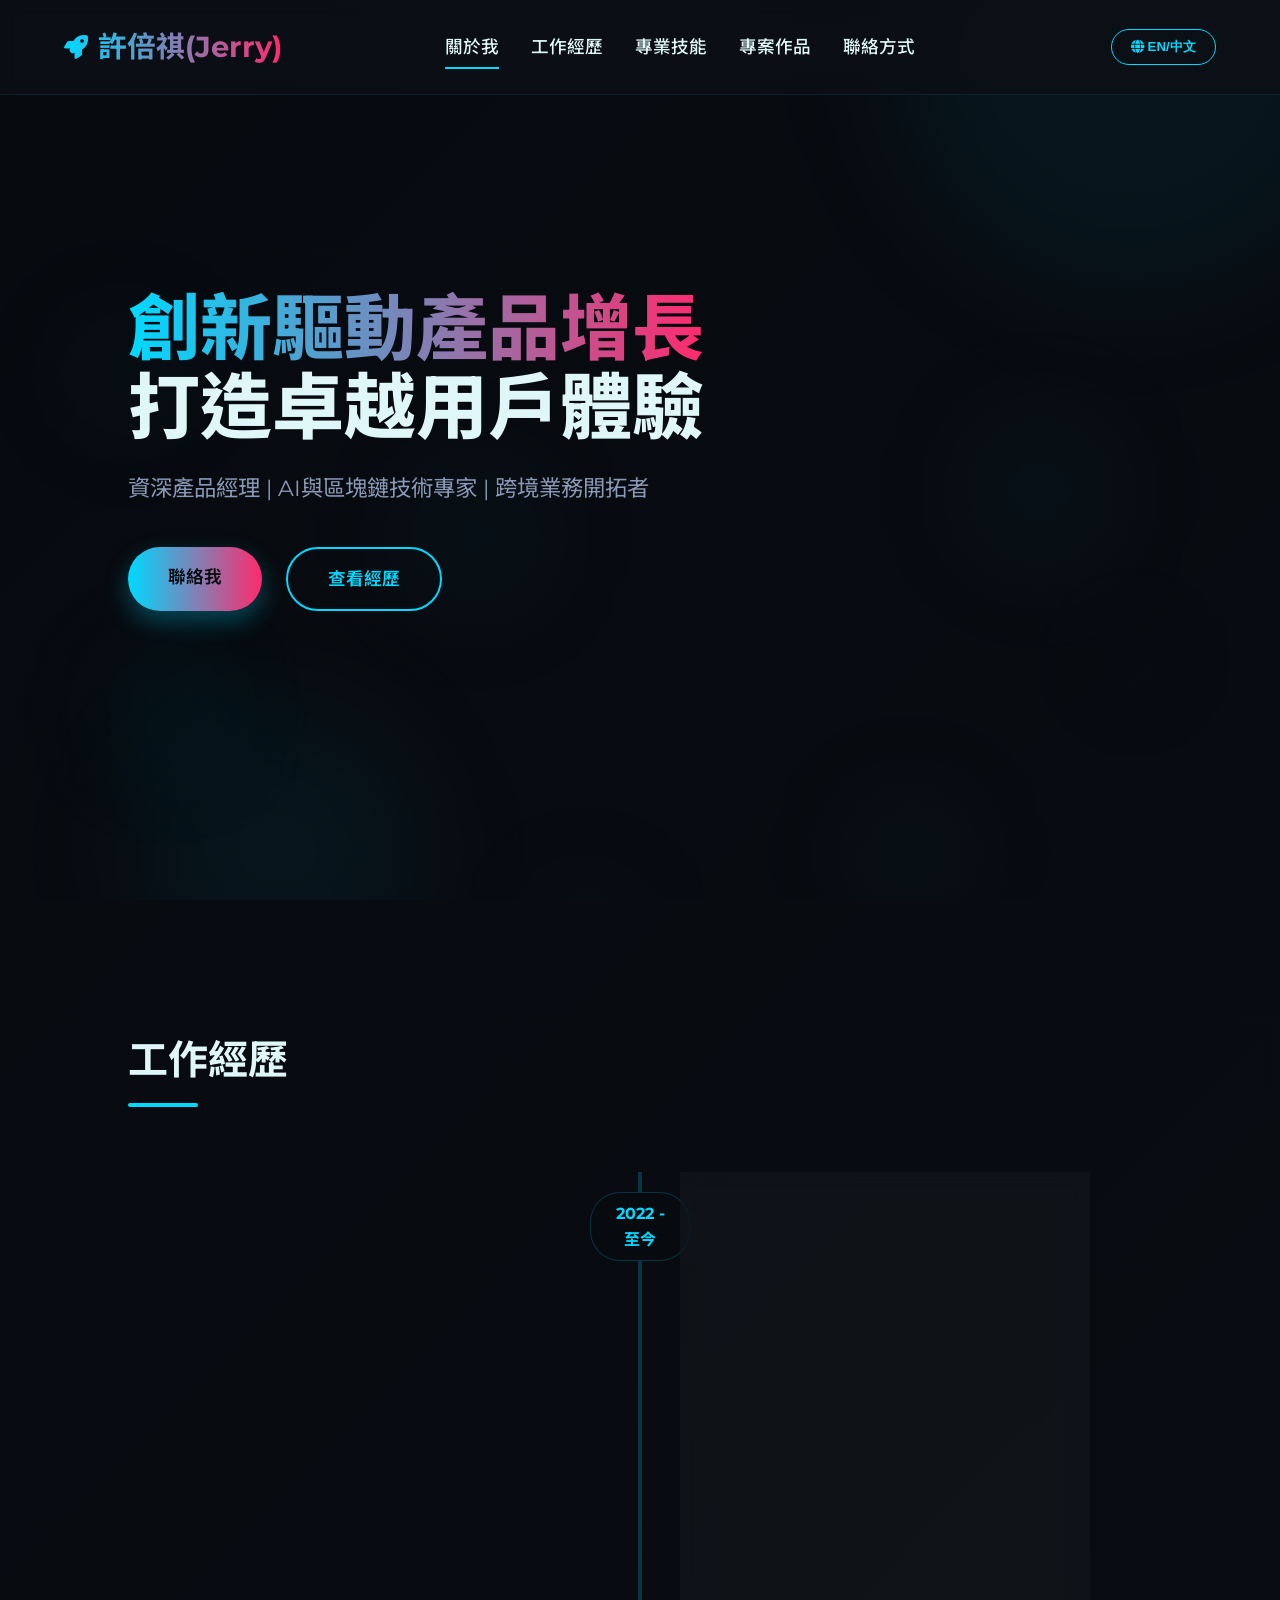
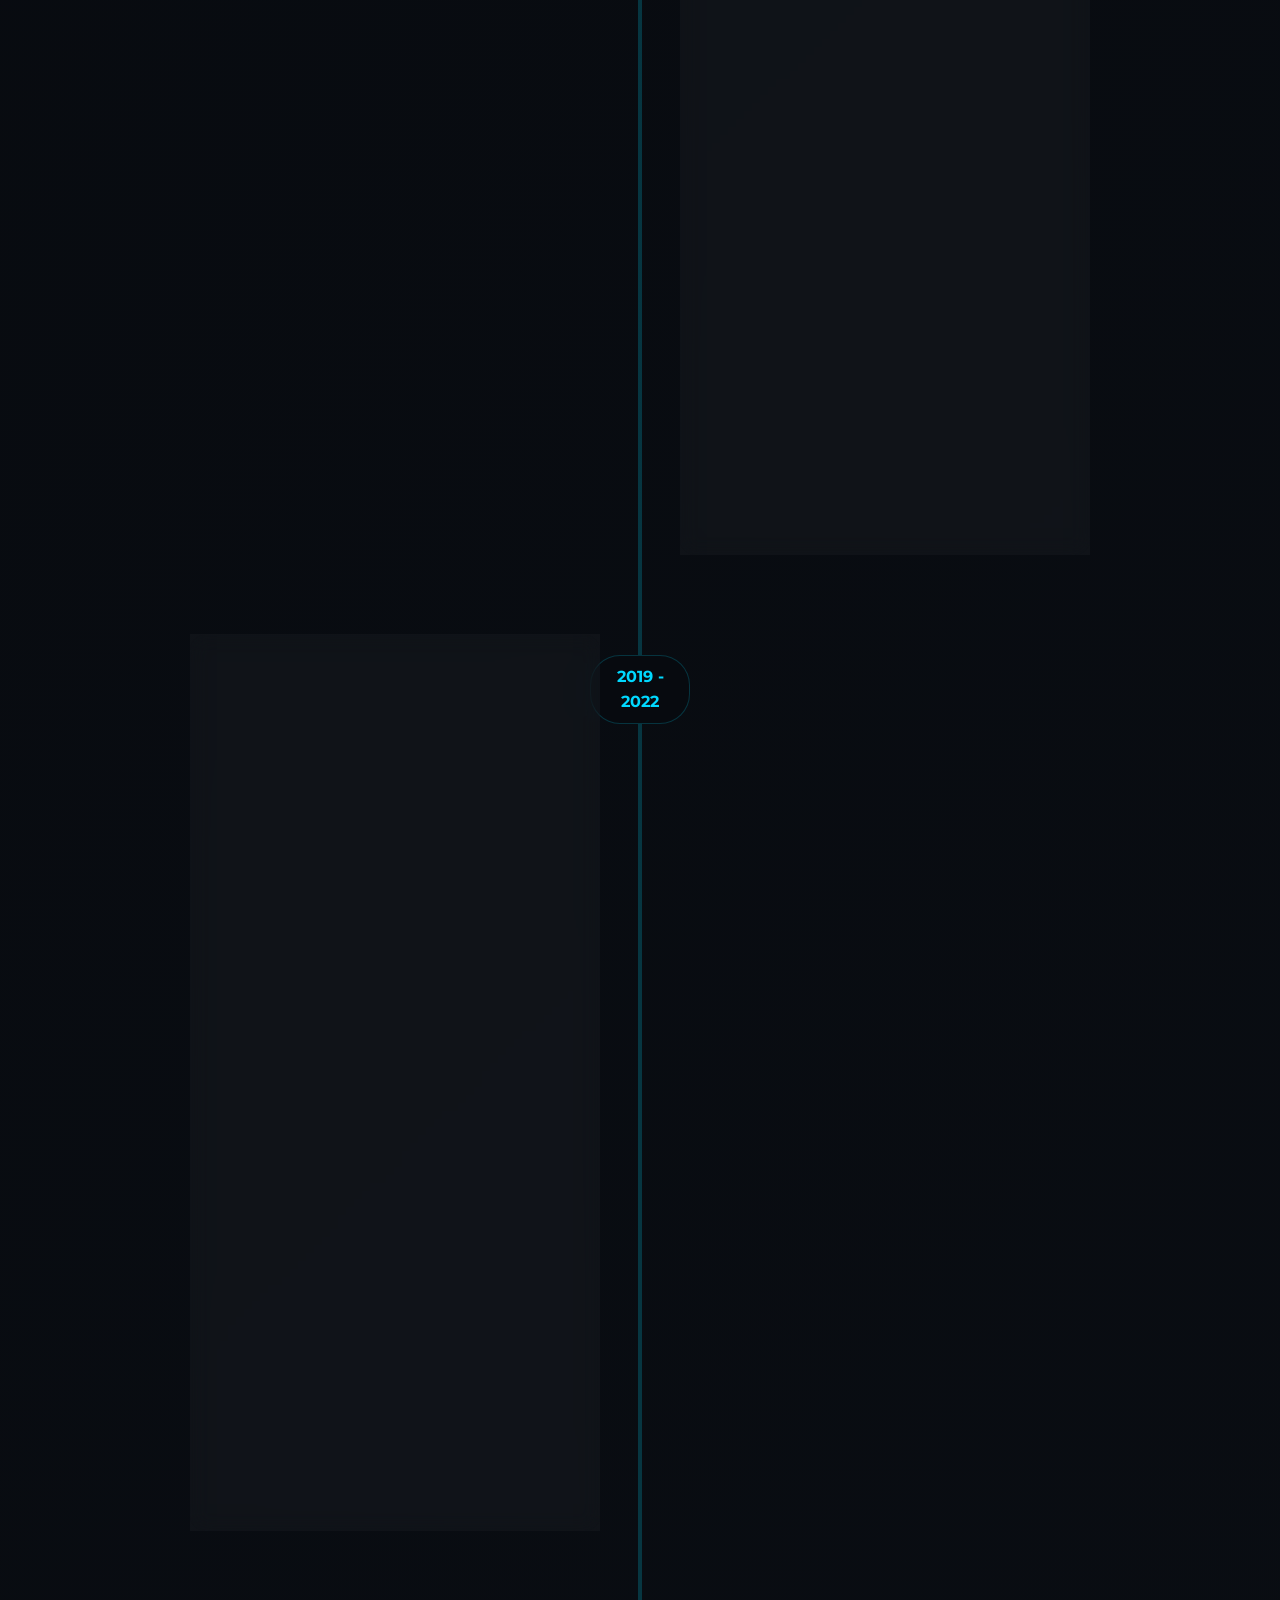
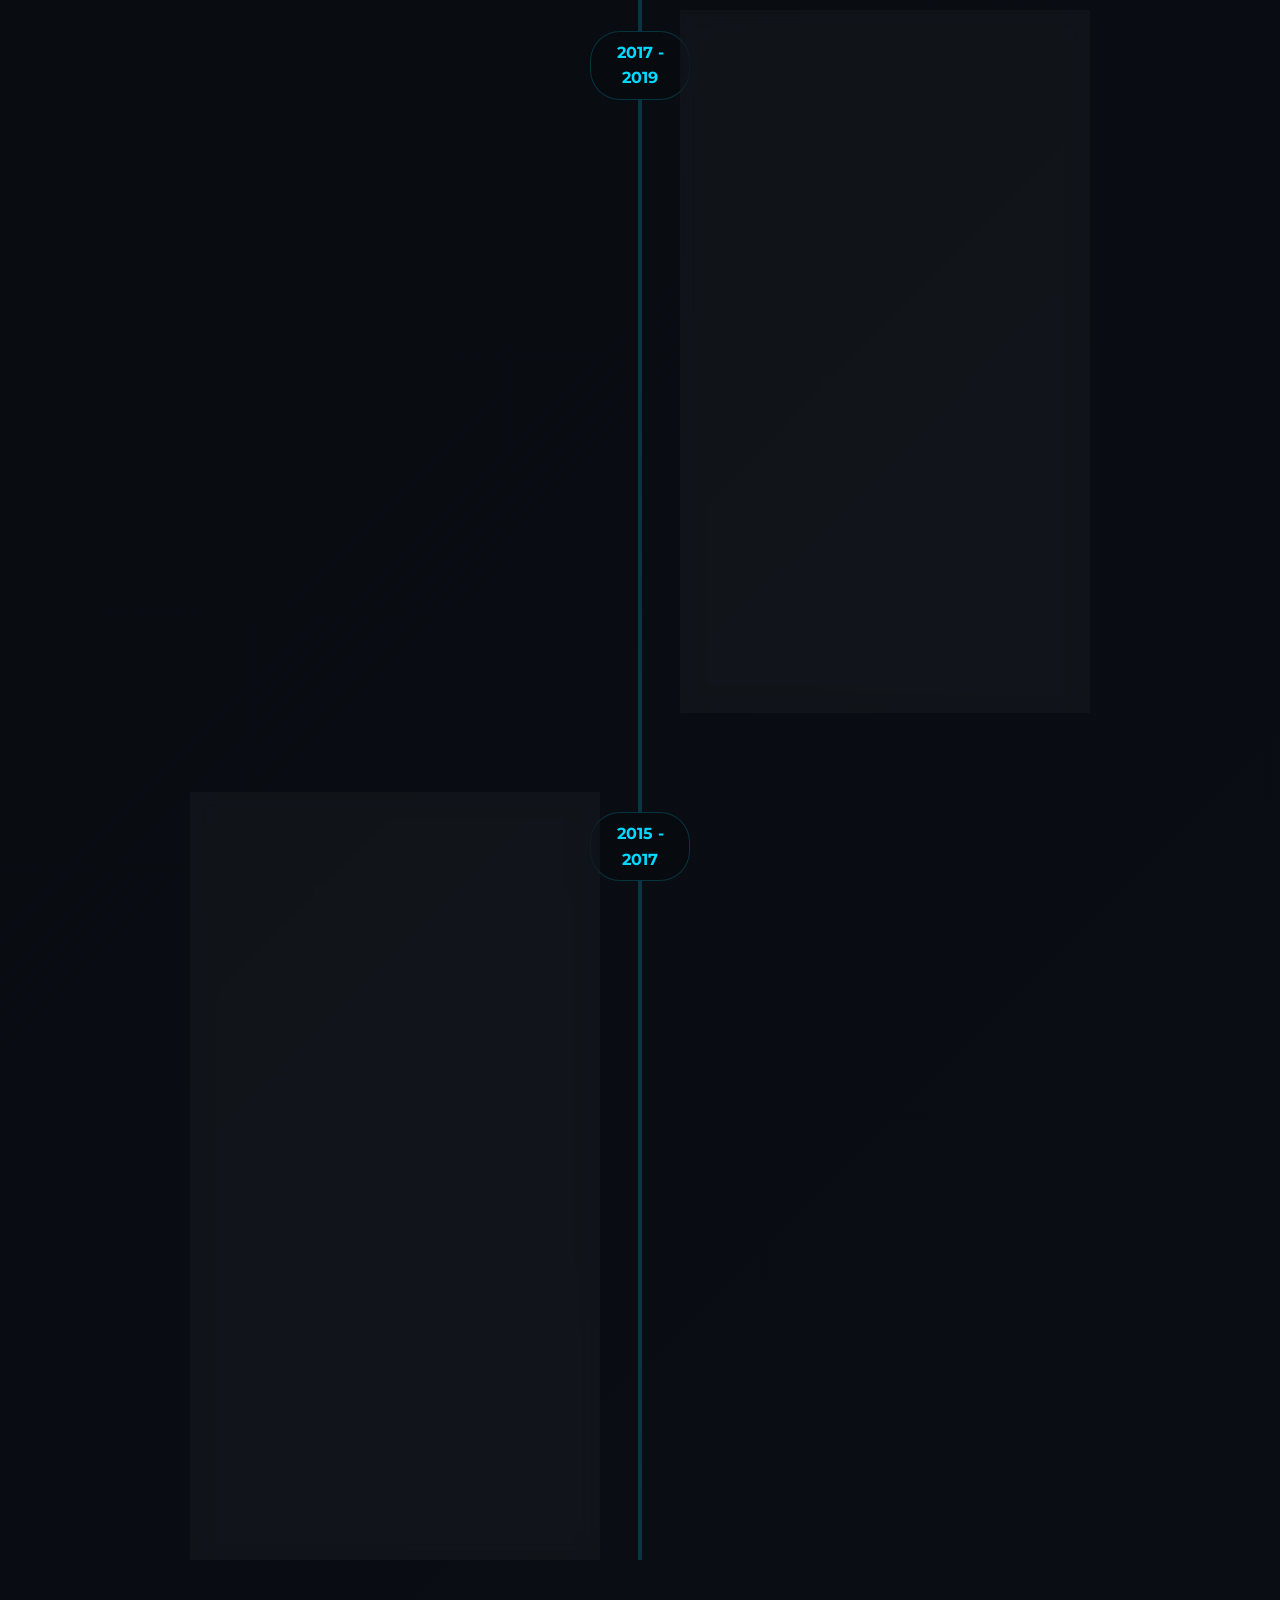
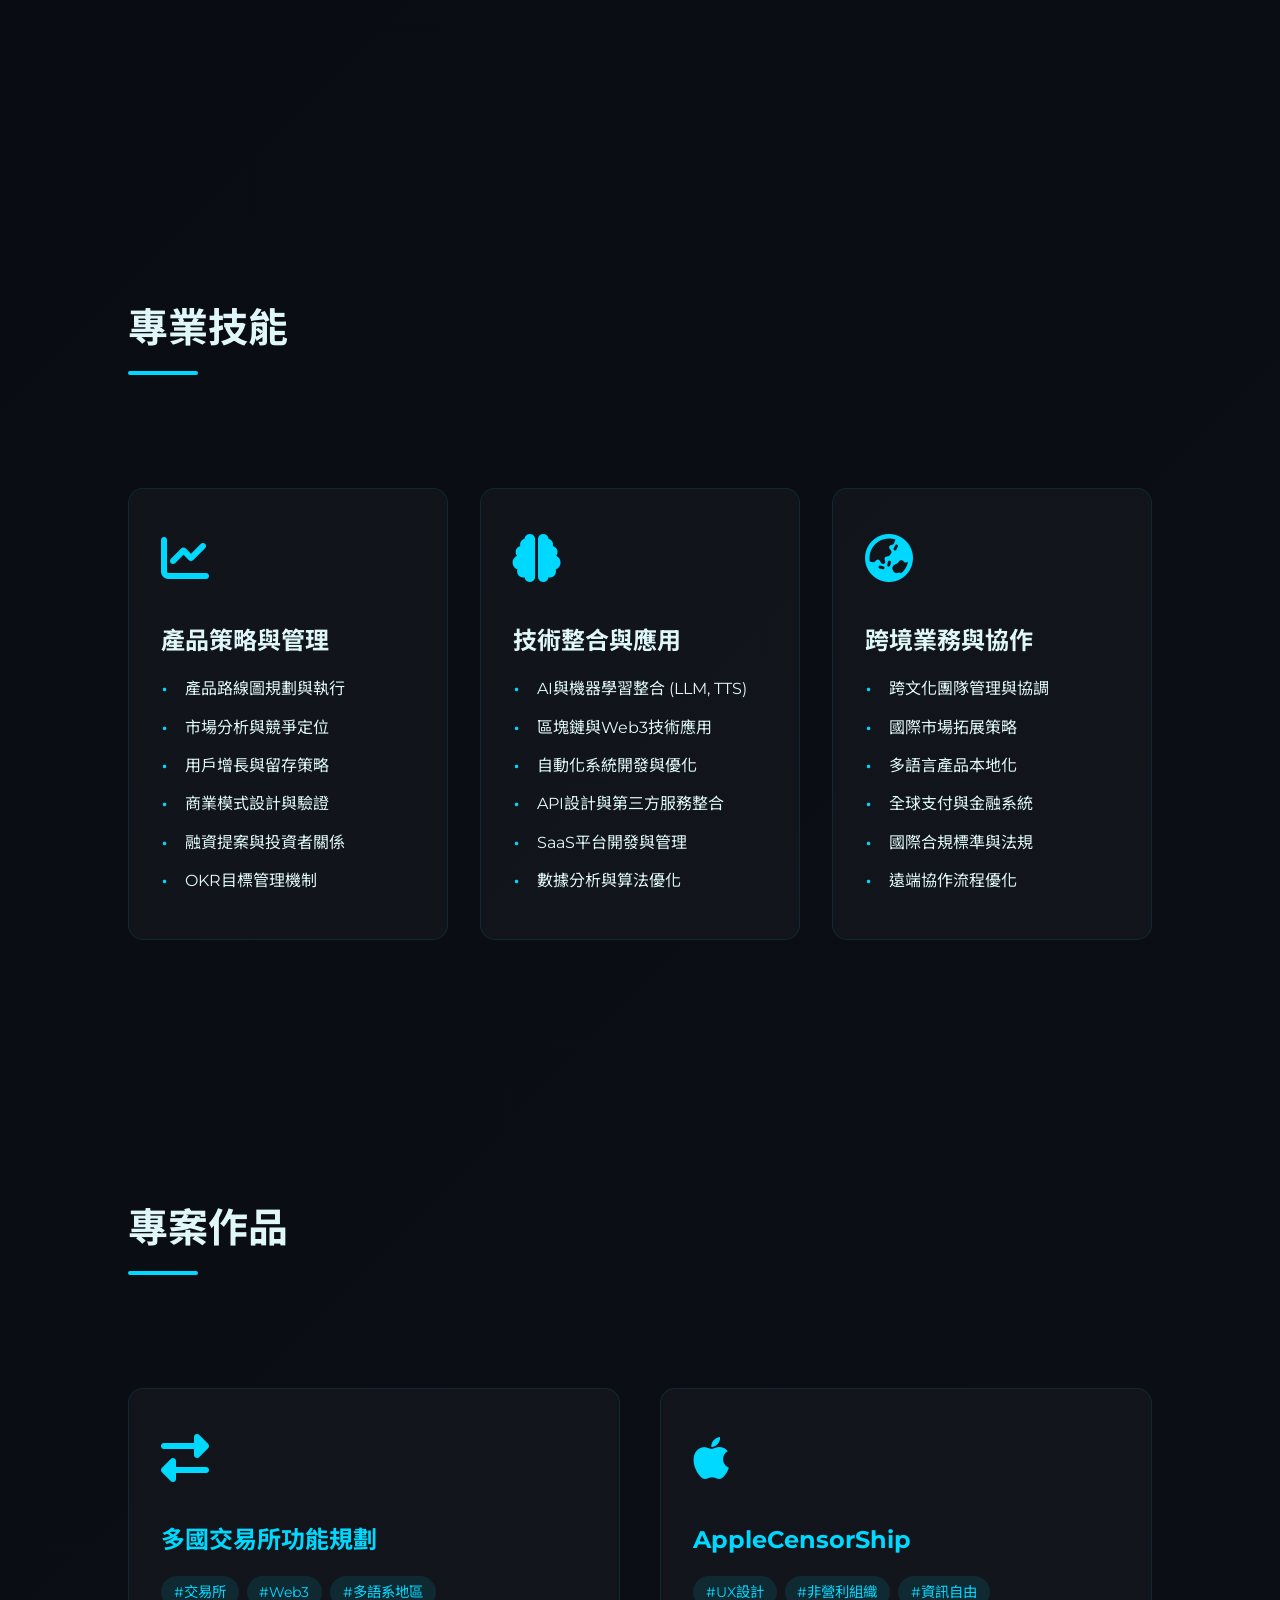
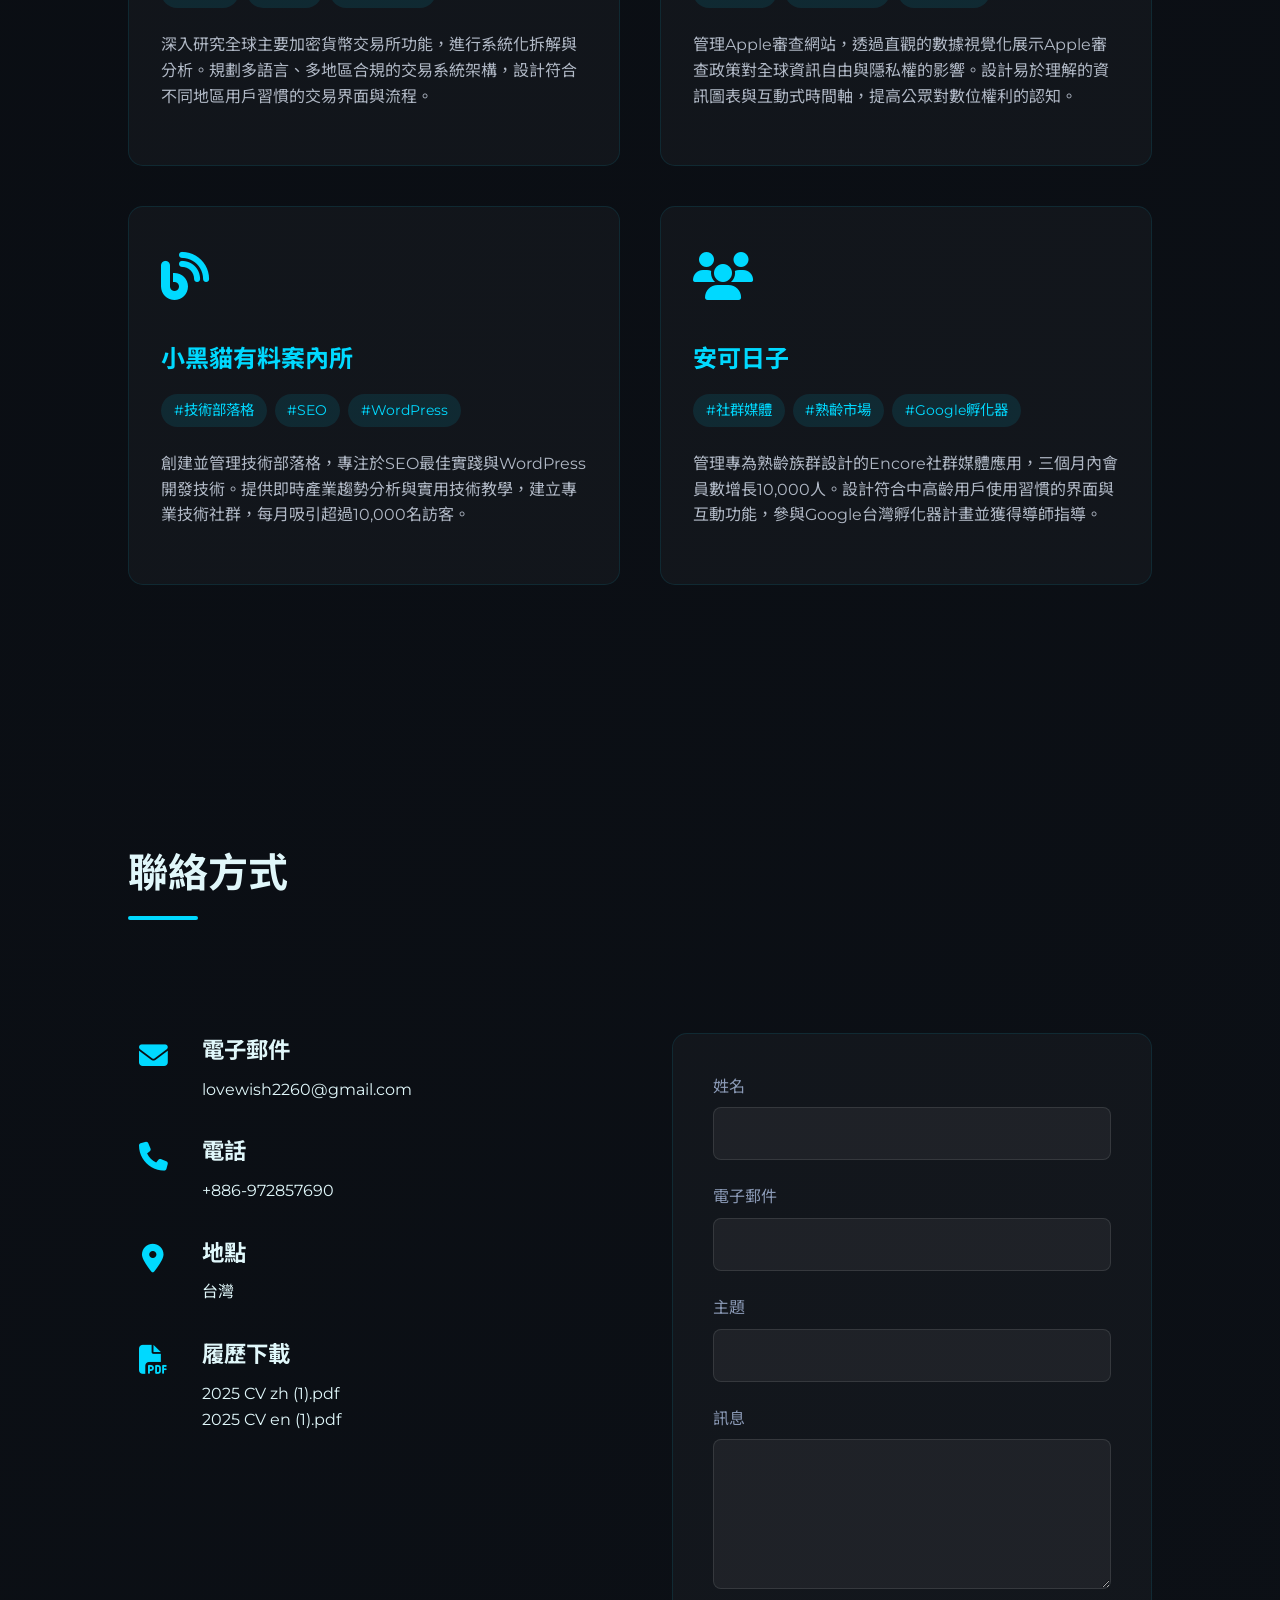
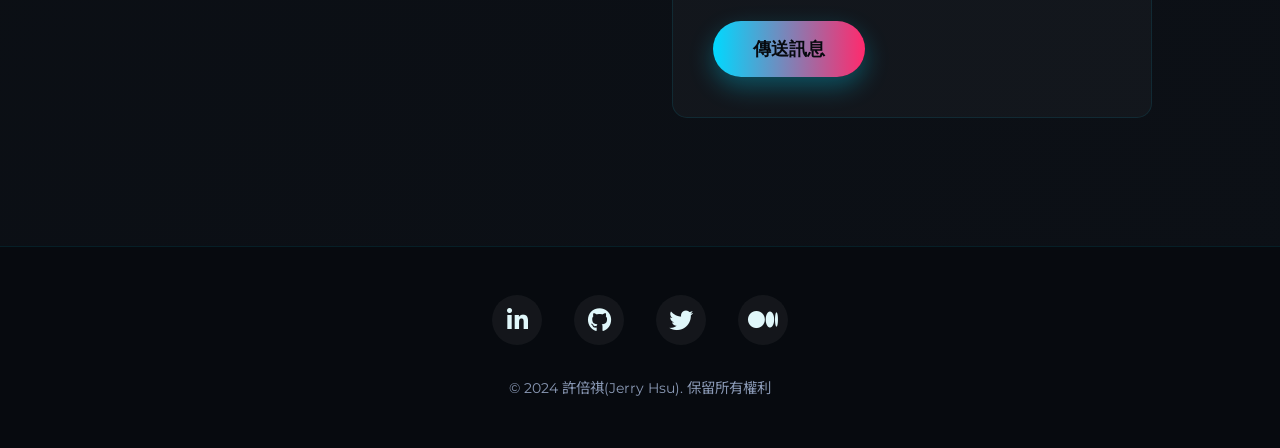
==== commit c2b00d97: "docs: update name in title from Jerry to AAA Update the displayed name in the page title to reflect " ====
--- a/index.html
+++ b/index.html
@@ -3,7 +3,7 @@
 <head>
     <meta charset="UTF-8">
     <meta name="viewport" content="width=device-width, initial-scale=1.0">
-    <title>許倍祺(Jerry) | 資深產品經理</title>
+    <title>許倍祺(AAA) | 資深產品經理</title>
     <link rel="stylesheet" href="https://cdnjs.cloudflare.com/ajax/libs/font-awesome/6.4.0/css/all.min.css">
     <link href="https://fonts.googleapis.com/css2?family=Montserrat:wght@300;400;600;700&family=Noto+Sans+TC:wght@300;400;500;700&display=swap" rel="stylesheet">
     <style>
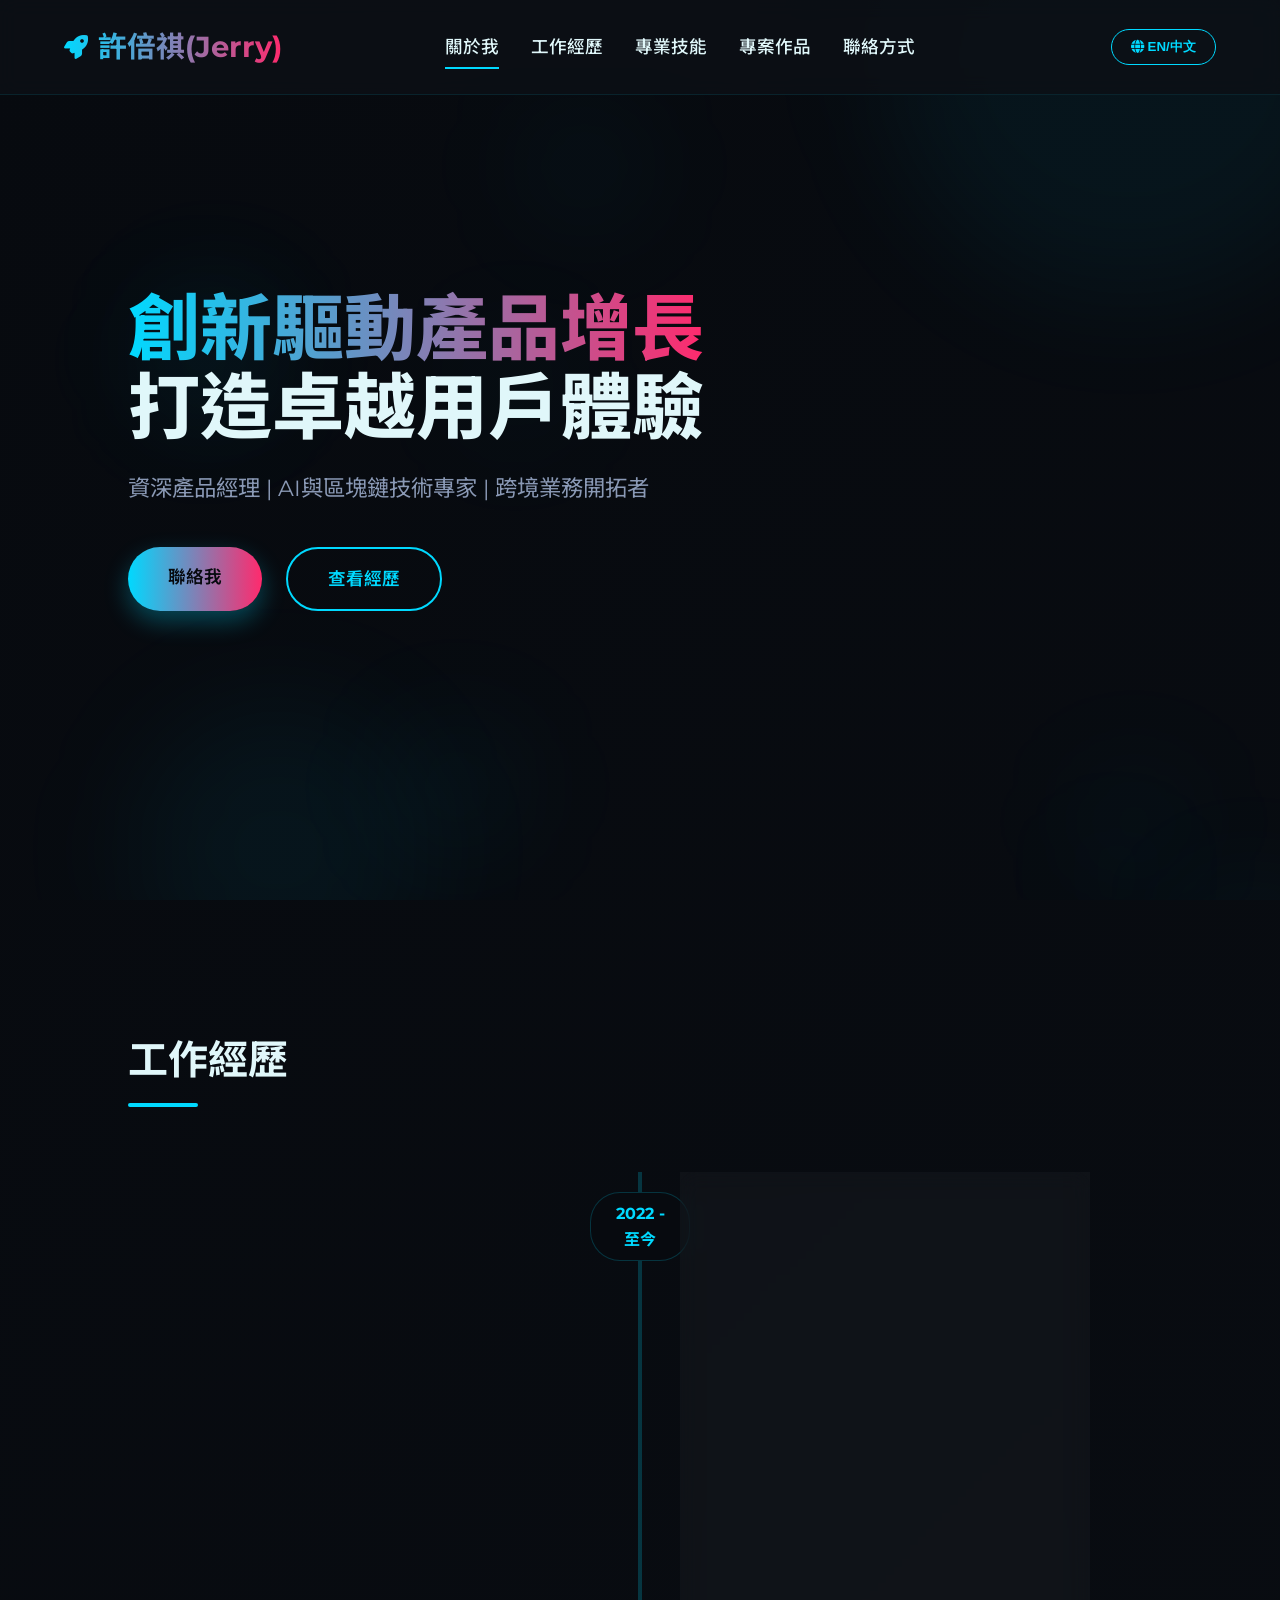
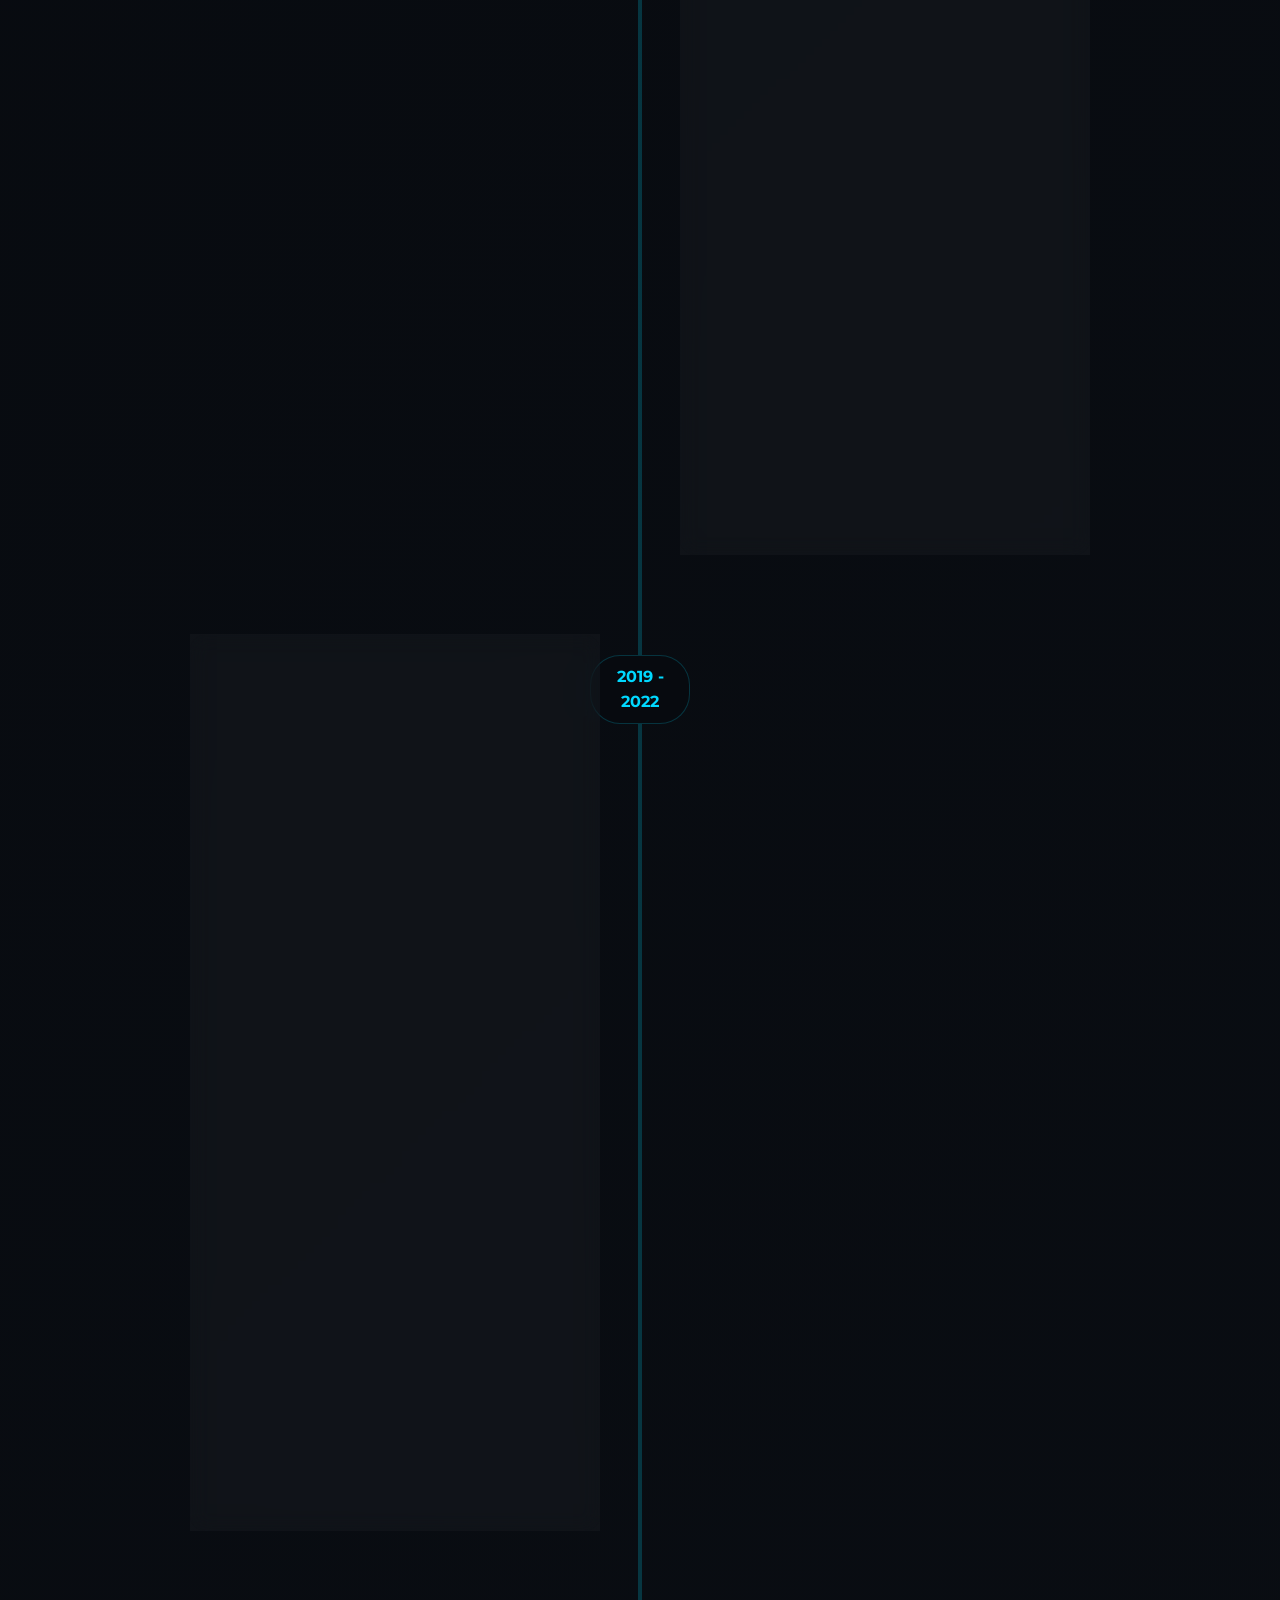
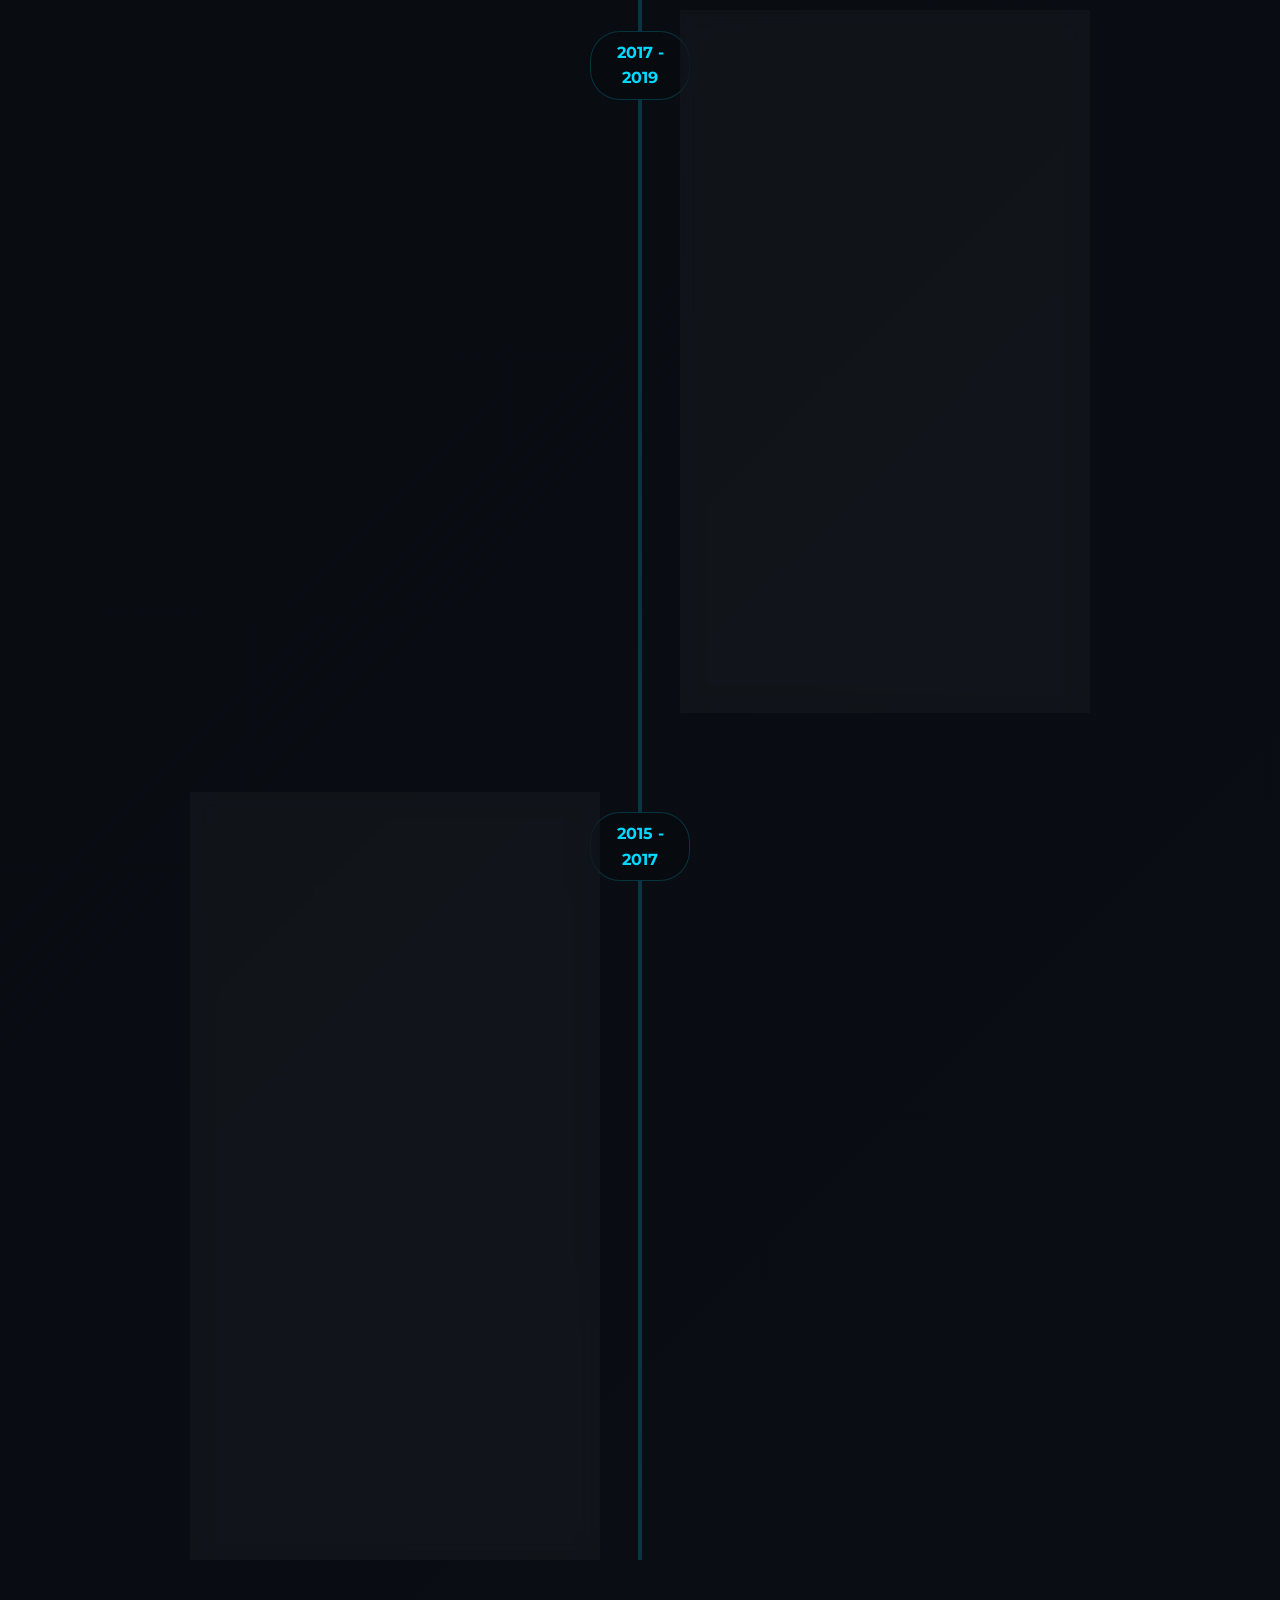
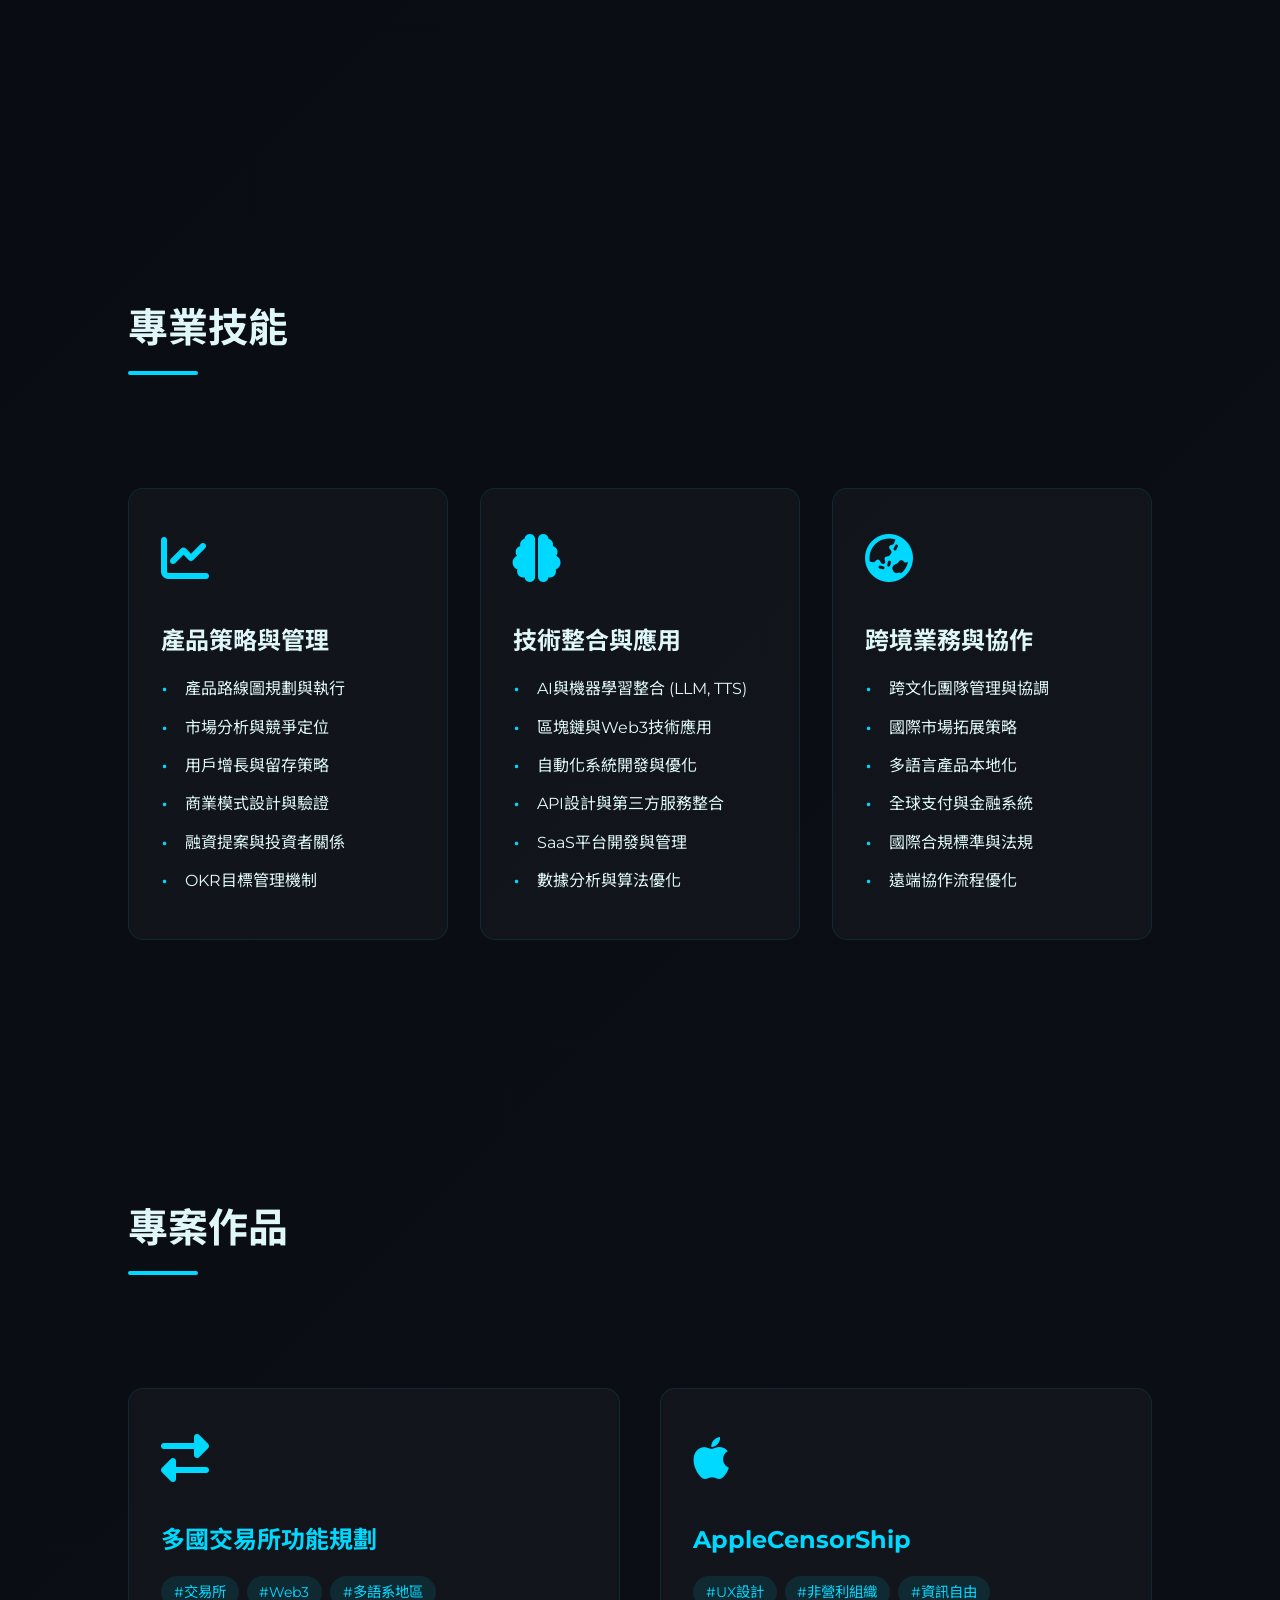
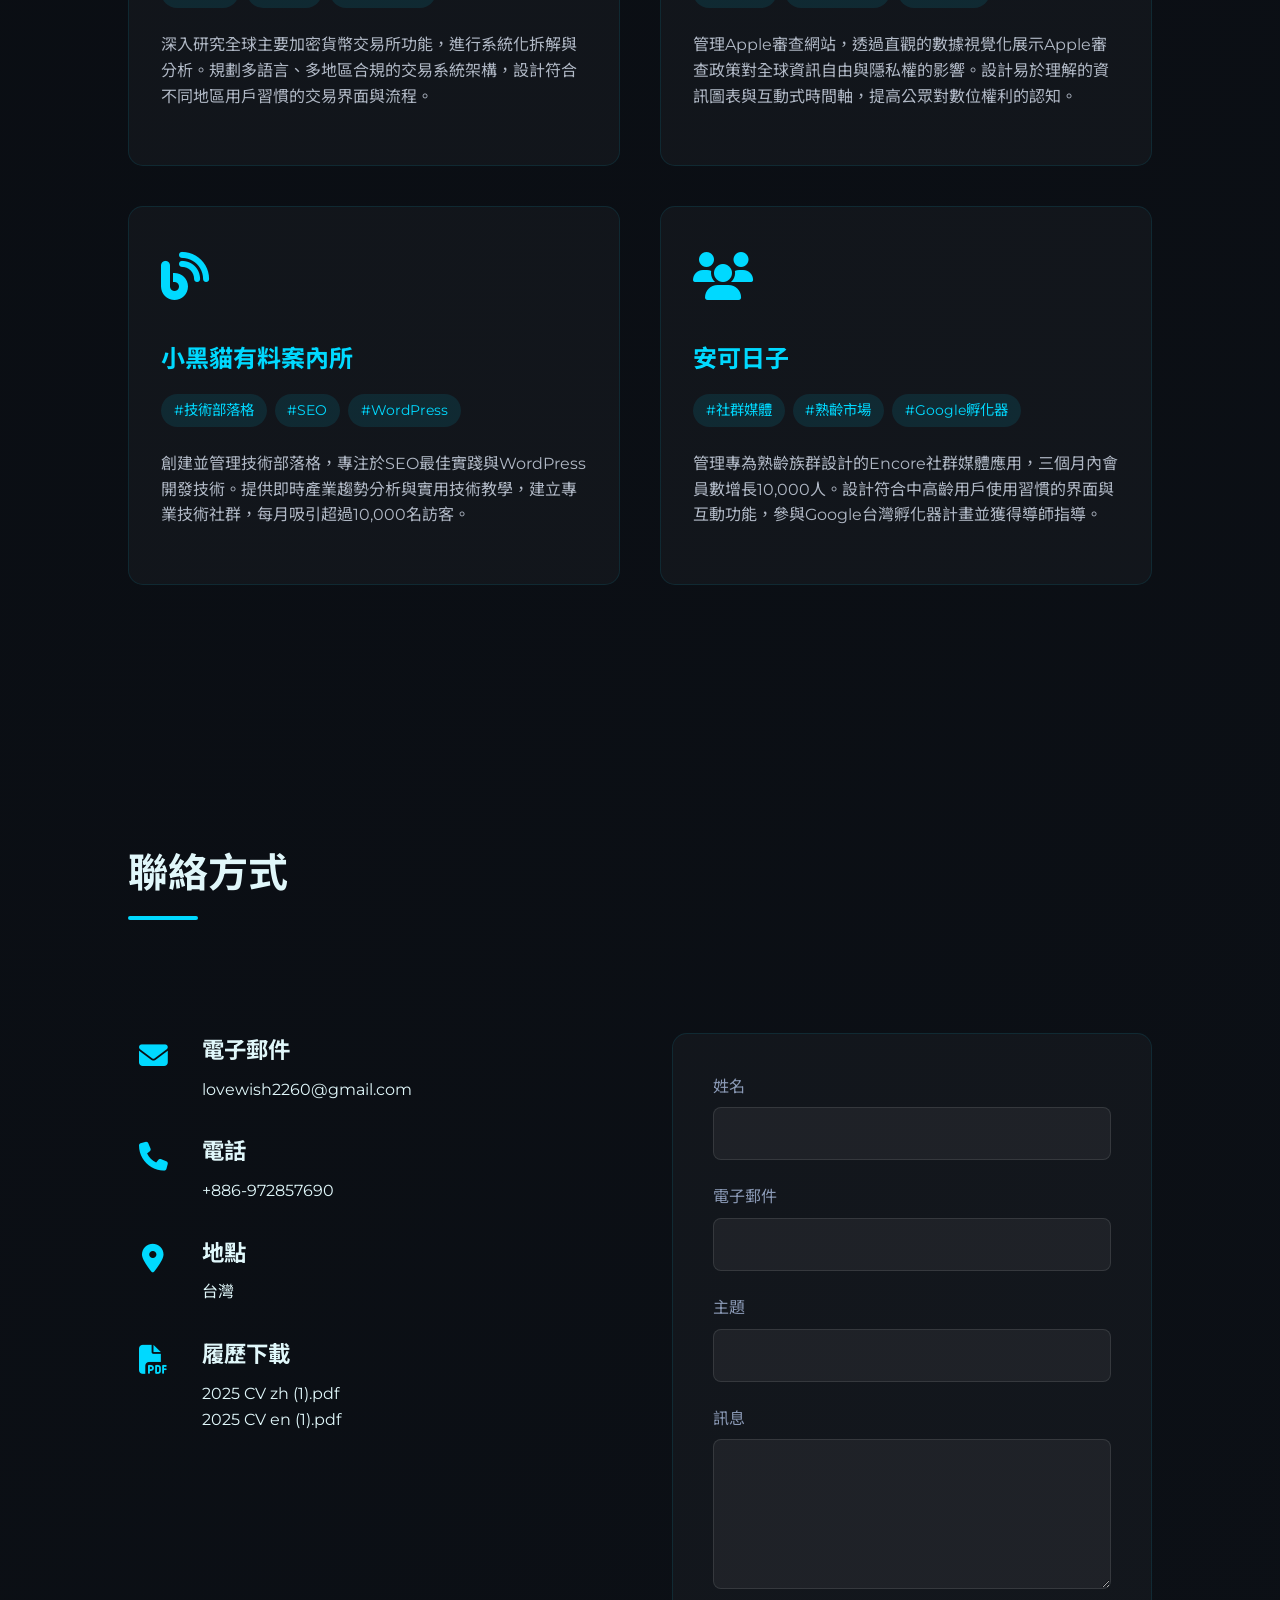
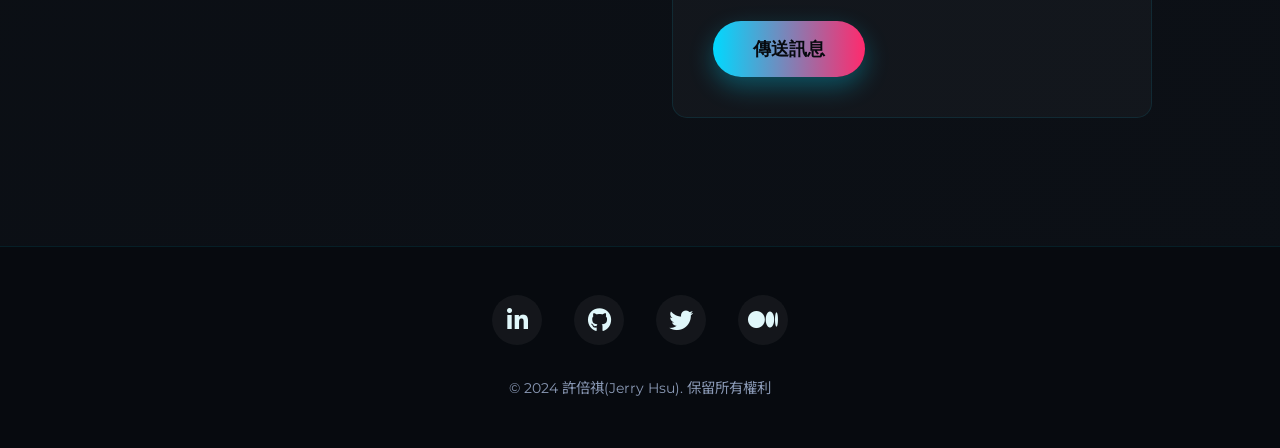
==== commit a4462b4a: "我改了" ====
--- a/index.html
+++ b/index.html
@@ -3,7 +3,7 @@
 <head>
     <meta charset="UTF-8">
     <meta name="viewport" content="width=device-width, initial-scale=1.0">
-    <title>許倍祺(AAA) | 資深產品經理</title>
+    <title>許倍祺(AAA) | Shits</title>
     <link rel="stylesheet" href="https://cdnjs.cloudflare.com/ajax/libs/font-awesome/6.4.0/css/all.min.css">
     <link href="https://fonts.googleapis.com/css2?family=Montserrat:wght@300;400;600;700&family=Noto+Sans+TC:wght@300;400;500;700&display=swap" rel="stylesheet">
     <style>
